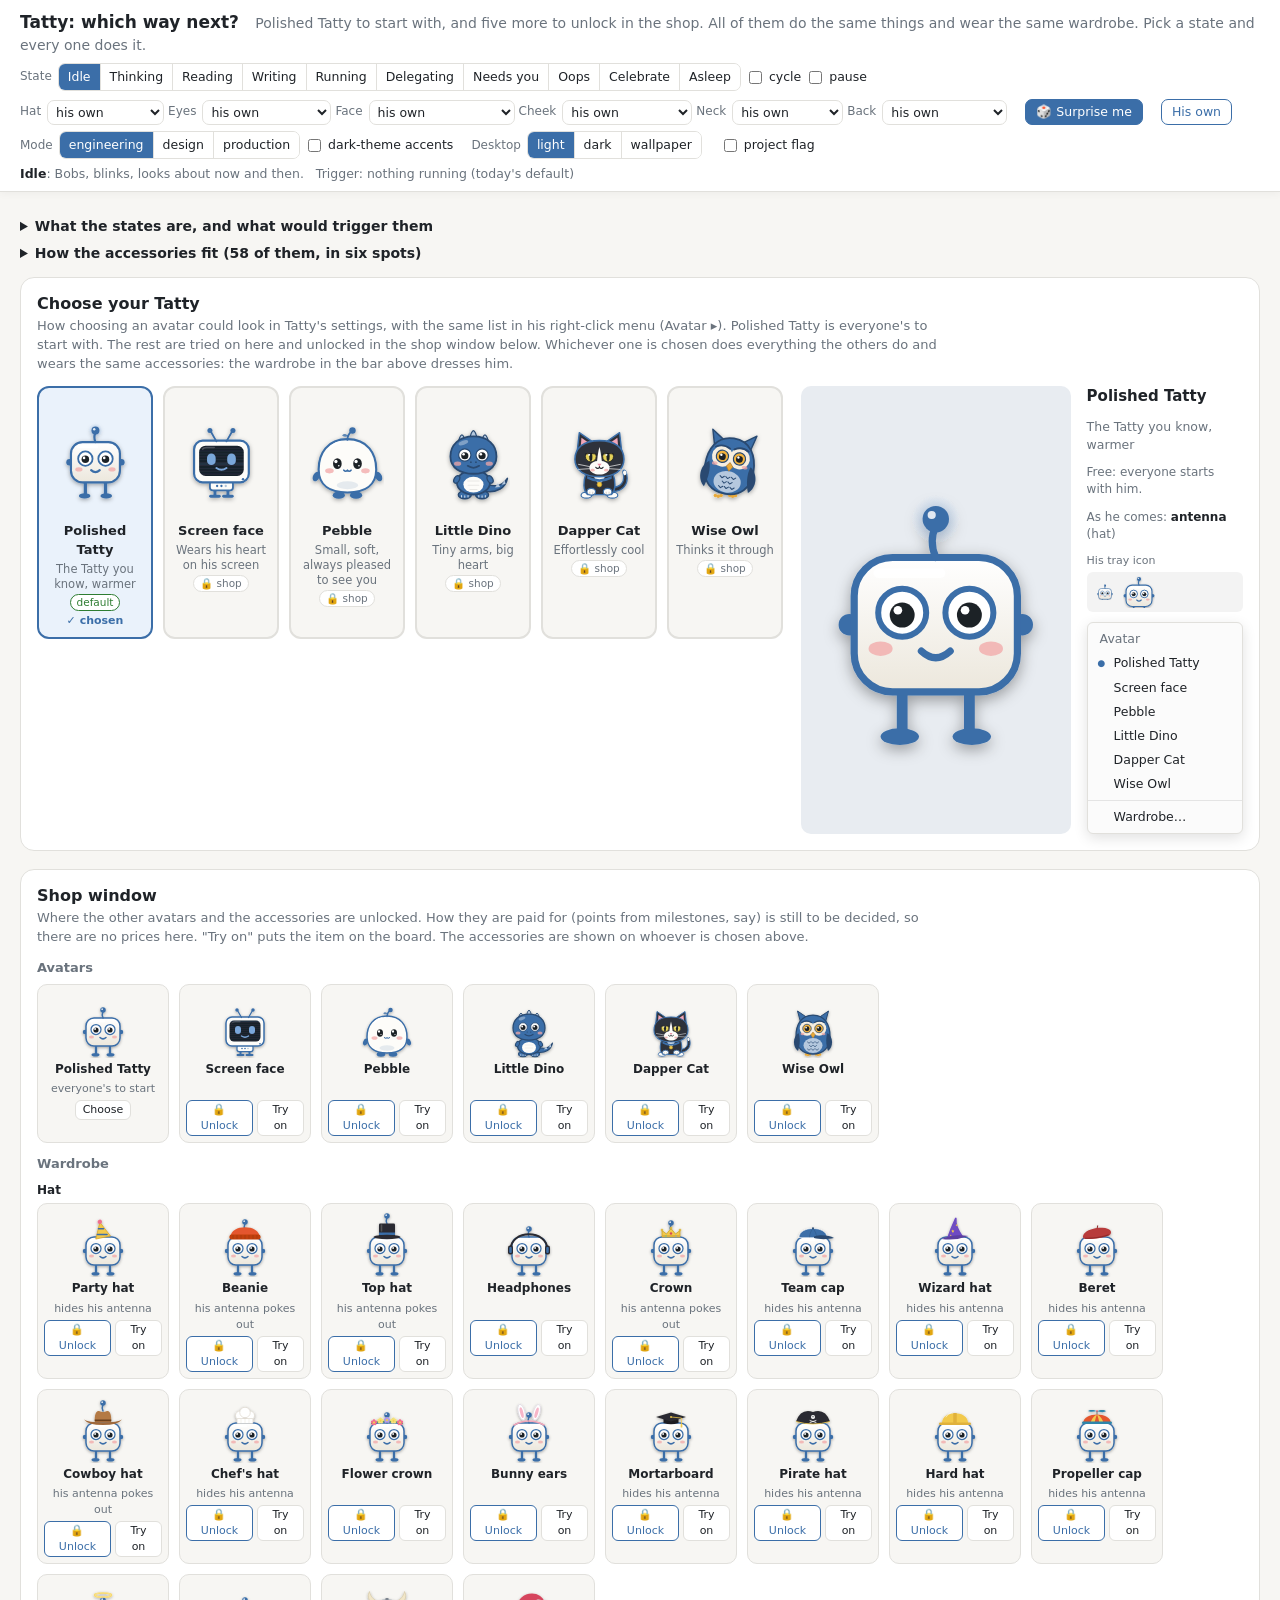
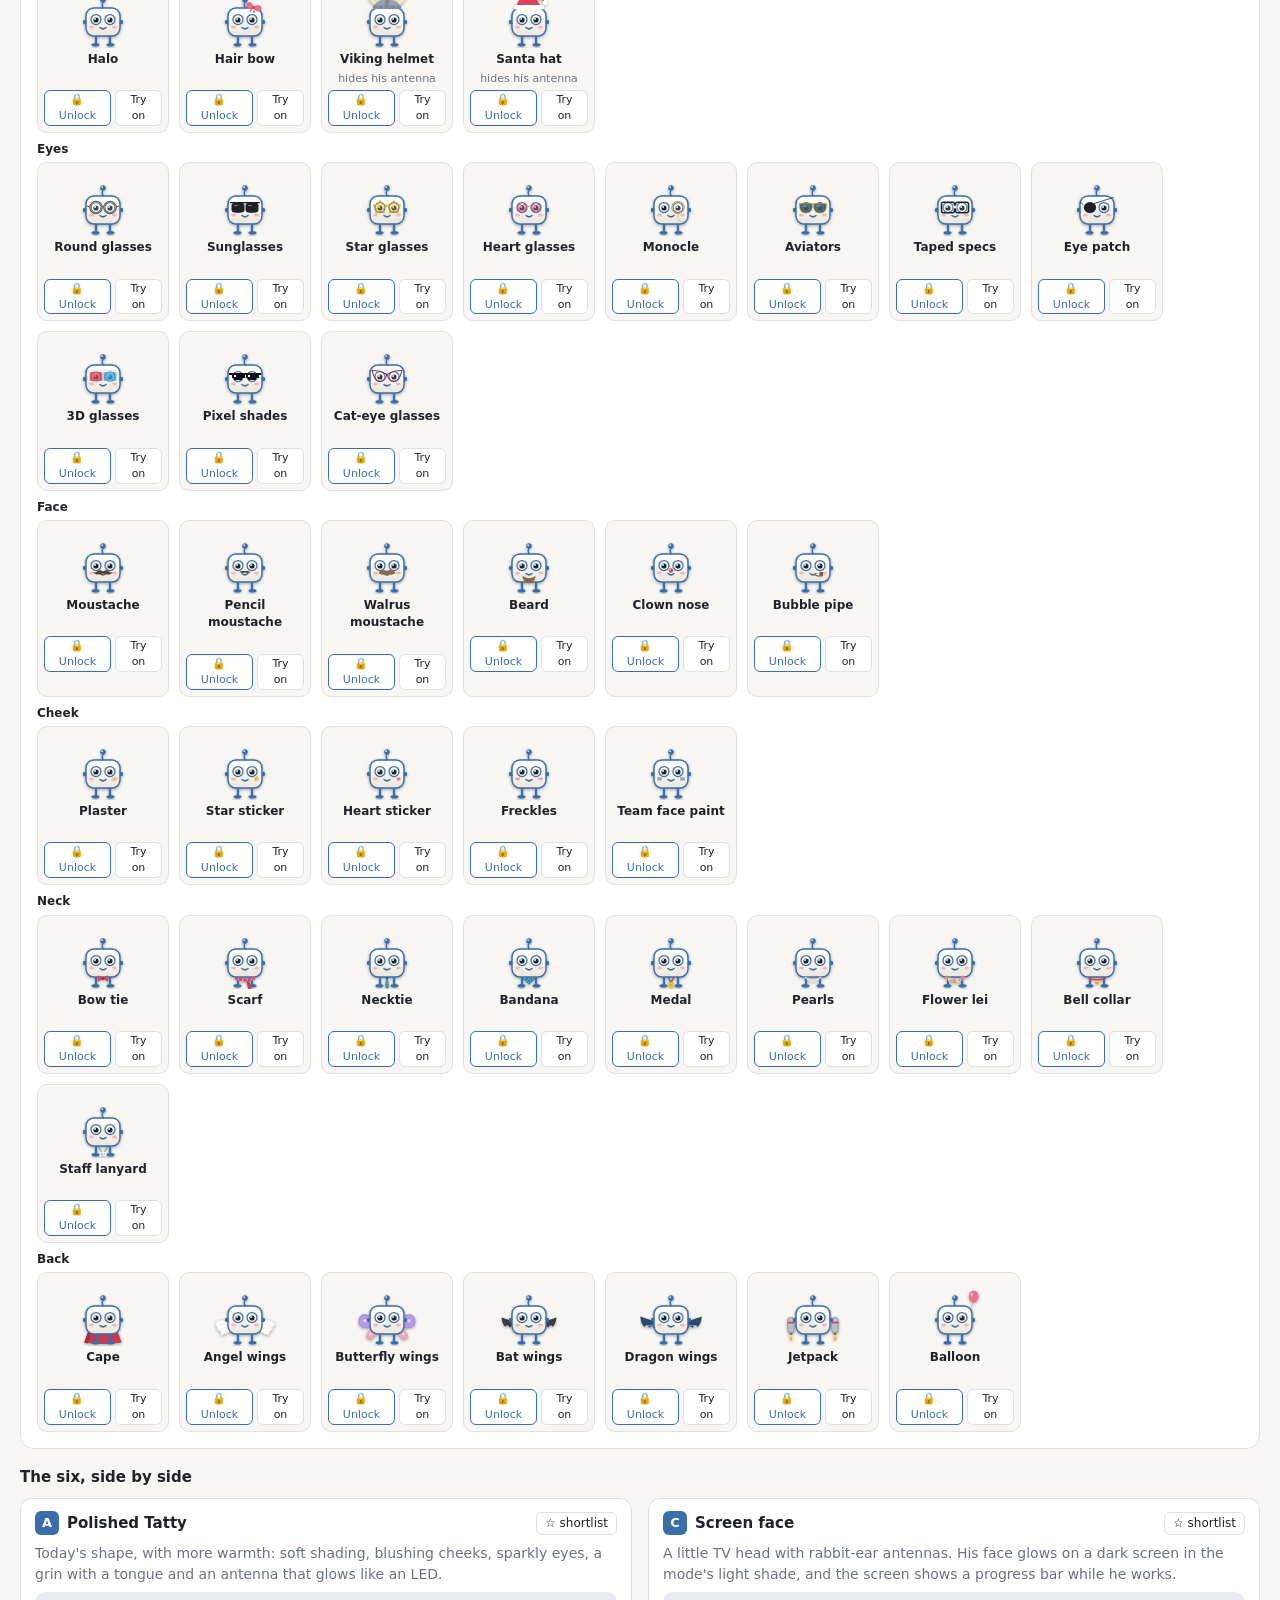
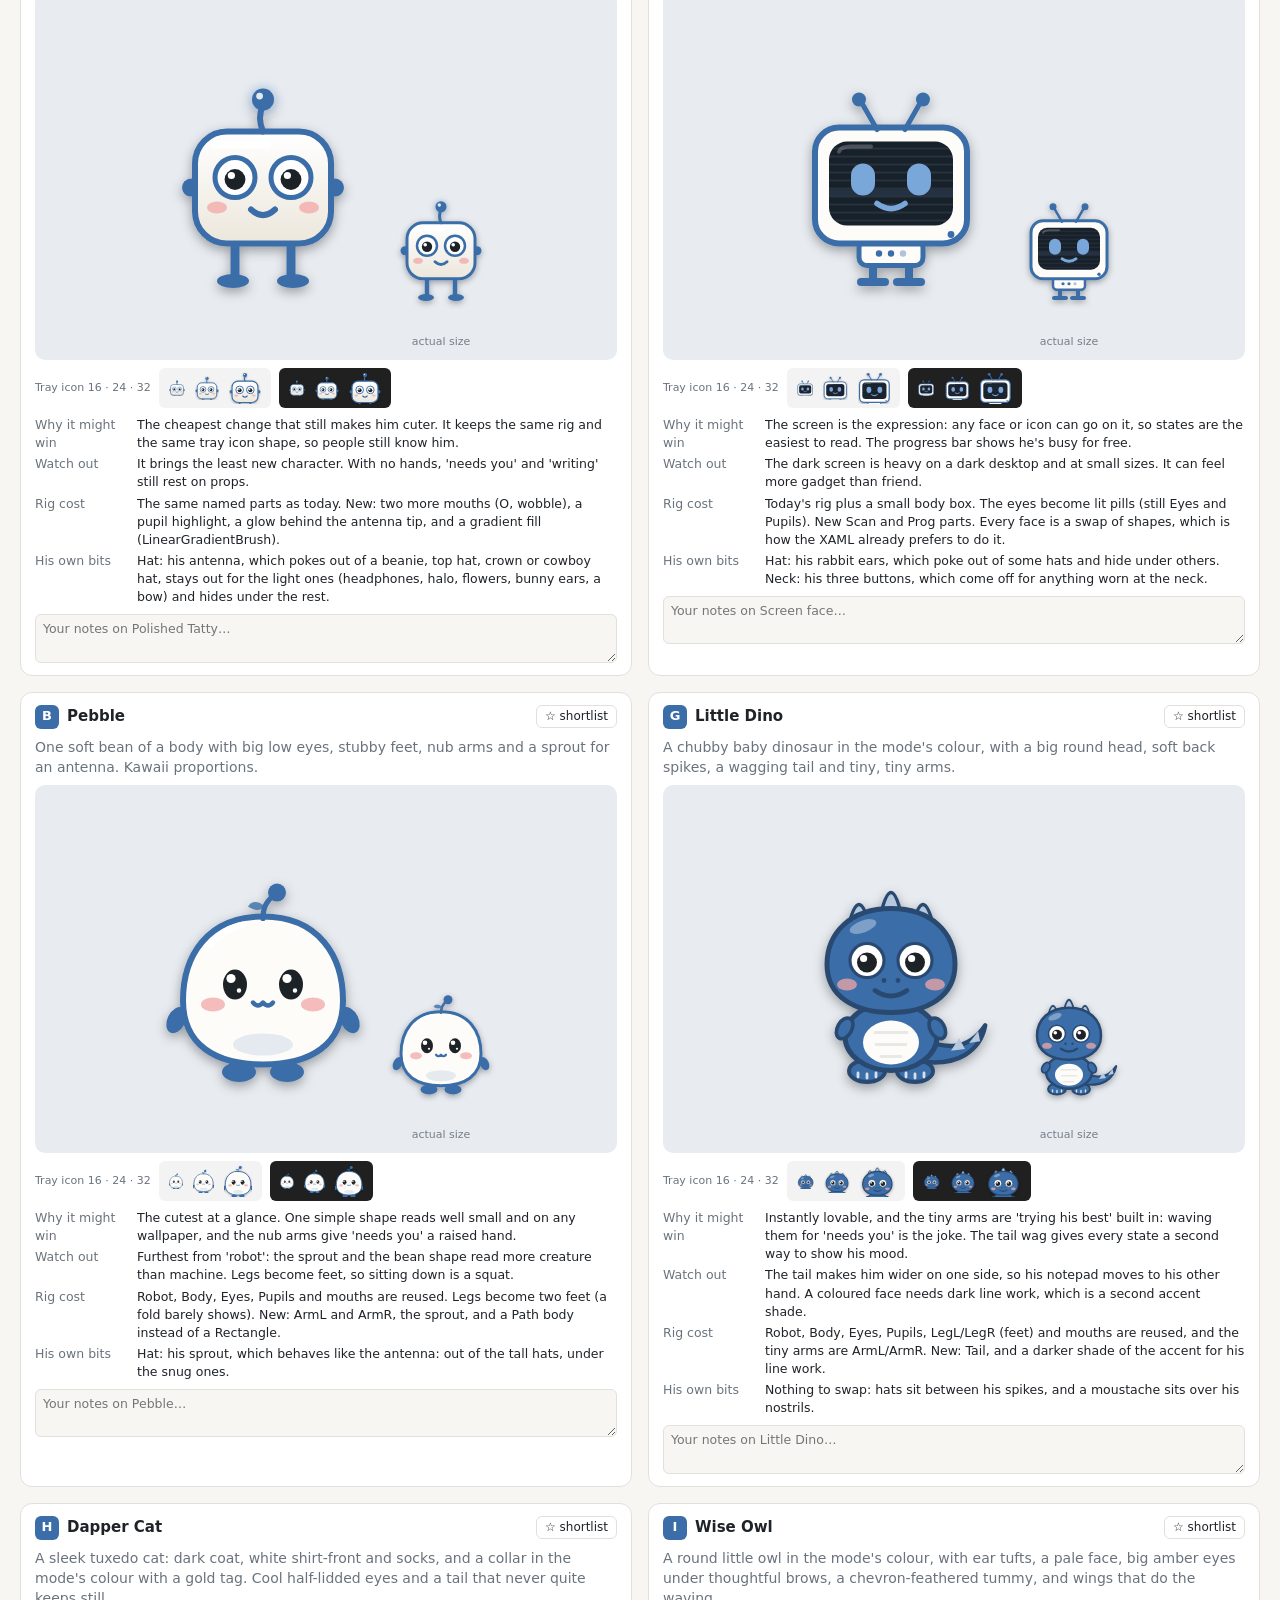
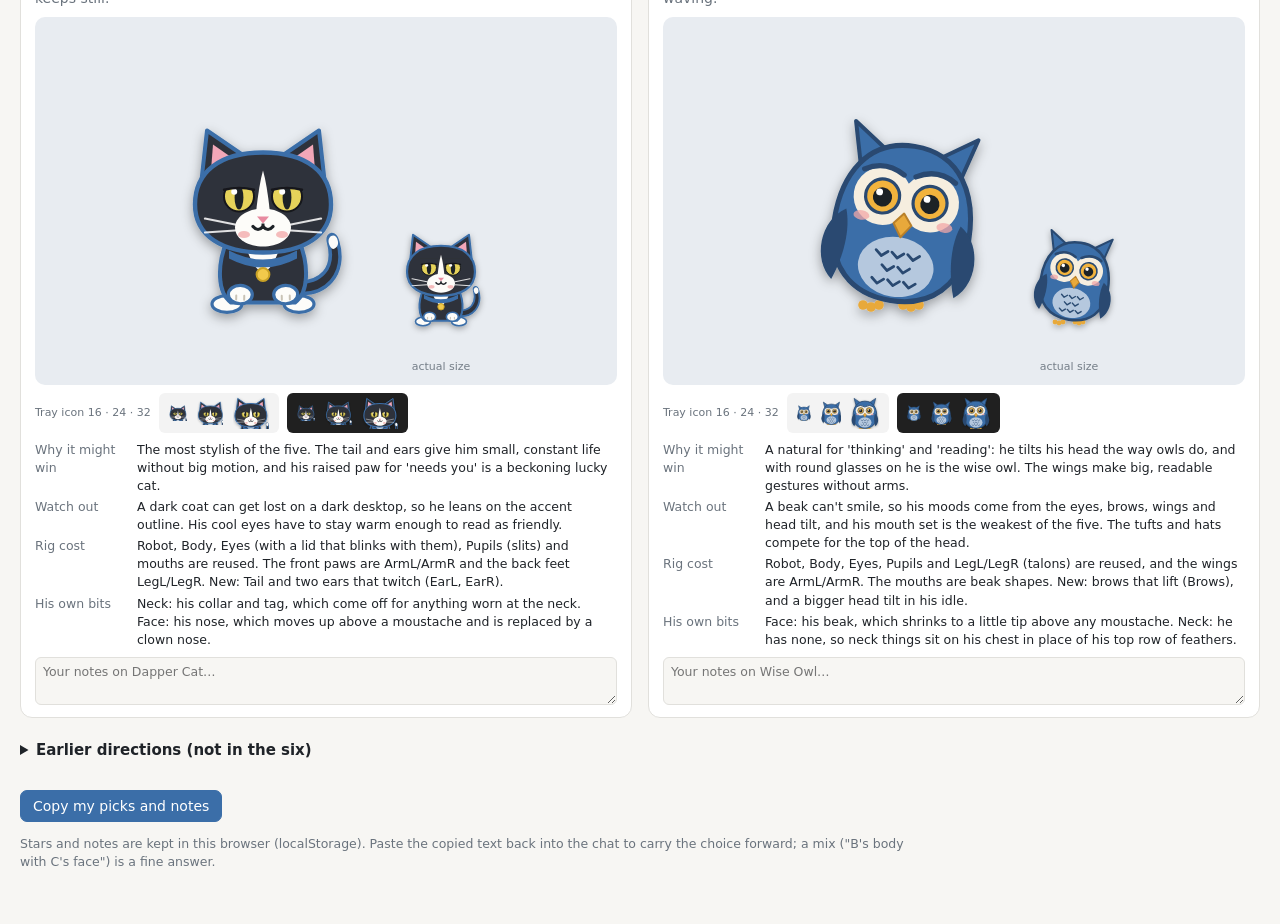
==== docs/avatar/concepts.html @ 936d2a22 "shop: Tatty coins for finishing and deciding things, a shop of avatars and accessories, and the tray" ====
<!doctype html>
<html lang="en">
<head>
<meta charset="utf-8">
<title>Tatty avatar: concept board</title>
<!--
  A board for choosing Tatty's next look. Nothing here is used by the app.

  Every direction is drawn in the same 104x120 box as TattyWindow.xaml (in a
  104x176 window: a strip above to jump into, one below to sit into), with its
  groups named after the XAML's moving parts (Root = RootSquash/RootLean/
  RootLift, Body = BodySway/BodyShift, LegL/LegR = fold and lift, Eyes = Blink,
  Pupils = PupilShift, Arm = ArmWave). The motion is keyframe tracks of
  (value, seconds) eased into each other, which is what Avatar.cs's Add() does,
  so whichever direction is picked ports across as drawings plus tracks.

  Motion is driven from requestAnimationFrame rather than CSS animation, so it
  runs even with the OS's animation effects turned off. Pause stops it.
-->
<style>
:root {
  --bg: #f7f6f3; --panel: #fff; --ink: #1f2328; --dim: #6a737d; --line: #e1e0dc;
  --accent: #3b6ea8; --glow: #7aa7da; --accent-soft: #eaf2fb;
  --face: #FDFCF9; --pupil: #1F2328; --blush: #F2A7A7;
  font: 14px/1.45 system-ui, "Segoe UI", sans-serif; color: var(--ink); background: var(--bg);
}
body { margin: 0;
  /* Declared on body, where the mode sets --accent, so they follow it. A coloured
     body (dino, owl) needs a darker shade for its line work and a lighter one for
     its belly; in WPF these are two more brushes beside TtAccent. */
  --accent-deep: color-mix(in srgb, var(--accent) 62%, #0b0f18);
  --accent-light: color-mix(in srgb, var(--accent) 38%, #ffffff);
  --fur: #2F323A; }
body.mode-design { --accent: #a9641f; --glow: #e0a86a; --accent-soft: #fbf1e6; }
body.mode-production { --accent: #7d5bbd; --glow: #b49ae6; --accent-soft: #f1ecfb; }
body.darkacc { --accent: #7aa7da; --glow: #b9d3f0; }
body.darkacc.mode-design { --accent: #e0a86a; --glow: #f3cfa6; }
body.darkacc.mode-production { --accent: #b49ae6; --glow: #d6c8f3; }

header.top { position: sticky; top: 0; z-index: 5; background: var(--panel); border-bottom: 1px solid var(--line); padding: 10px 20px 8px; box-shadow: 0 2px 8px rgba(0,0,0,.04); }
header.top h1 { font-size: 17px; margin: 0 12px 0 0; display: inline-block; }
header.top .lead { color: var(--dim); display: inline; }
.controls { display: flex; flex-wrap: wrap; gap: 6px 18px; margin-top: 8px; align-items: center; }
.ctl { display: flex; align-items: center; gap: 4px; flex-wrap: wrap; }
.ctl > span { color: var(--dim); font-size: 12px; margin-right: 2px; }
.ctl select { font: inherit; font-size: 12.5px; padding: 3px 4px; border: 1px solid var(--line); border-radius: 7px; background: var(--panel); color: var(--ink); max-width: 150px; }
.shelf.sub { margin: 8px 0 4px; font-size: 12px; font-weight: 600; color: var(--ink); }
.seg { display: inline-flex; border: 1px solid var(--line); border-radius: 7px; overflow: hidden; }
.seg button { border: 0; background: var(--panel); color: var(--ink); padding: 4px 9px; font: inherit; font-size: 12.5px; cursor: pointer; border-right: 1px solid var(--line); }
.seg button:last-child { border-right: 0; }
.seg button:hover { background: var(--accent-soft); }
.seg button.on { background: var(--accent); color: #fff; }
label.chk { font-size: 12.5px; display: inline-flex; gap: 4px; align-items: center; cursor: pointer; }
.signal { margin-top: 6px; font-size: 12.5px; color: var(--dim); }
.signal b { color: var(--ink); }
.signal code { background: var(--accent-soft); padding: 0 4px; border-radius: 4px; }

main { padding: 18px 20px 40px; }
.intro { max-width: 1100px; margin-bottom: 14px; }
.intro details { margin: 6px 0; }
.intro summary { cursor: pointer; font-weight: 600; }
.intro table { border-collapse: collapse; margin: 8px 0; font-size: 13px; }
.intro td, .intro th { border-bottom: 1px solid var(--line); padding: 3px 10px 3px 0; text-align: left; vertical-align: top; }

.grid { display: grid; grid-template-columns: repeat(auto-fill, minmax(420px, 1fr)); gap: 16px; }
.card { background: var(--panel); border: 1px solid var(--line); border-radius: 12px; padding: 12px 14px 12px; display: flex; flex-direction: column; gap: 8px; }
.card.starred { border-color: var(--accent); box-shadow: 0 0 0 2px var(--accent-soft); }
.card.base { background: linear-gradient(var(--panel), var(--panel)) padding-box; border-style: dashed; }
.card header { display: flex; align-items: center; gap: 8px; }
.card .letter { width: 24px; height: 24px; border-radius: 6px; background: var(--accent); color: #fff; font-weight: 700; display: grid; place-items: center; font-size: 13px; }
.card.base .letter { background: var(--dim); }
.card h2 { font-size: 15px; margin: 0; flex: 1; }
.card .star { border: 1px solid var(--line); background: var(--panel); border-radius: 6px; cursor: pointer; font: inherit; font-size: 12px; padding: 2px 8px; color: var(--ink); }
.card.starred .star { background: var(--accent); color: #fff; border-color: var(--accent); }
.card .pitch { margin: 0; color: var(--dim); }
.stage svg { overflow: visible; }
.stage { border-radius: 10px; display: flex; align-items: flex-end; justify-content: center; gap: 22px; padding: 6px 10px 10px; position: relative; }
.stage .small { display: flex; flex-direction: column; align-items: center; gap: 2px; font-size: 11px; }
.stage .tag { font-size: 11px; opacity: .7; }
body.bd-light .stage { background: #e8ecf1; color: #44505c; }
body.bd-dark .stage { background: #1c1f24; color: #c8cdd3; }
body.bd-wall .stage { color: #fff;
  background: radial-gradient(circle at 18% 28%, rgba(246,178,107,.95) 0, transparent 42%),
              radial-gradient(circle at 82% 72%, rgba(111,168,220,.95) 0, transparent 46%),
              radial-gradient(circle at 60% 15%, rgba(147,196,125,.8) 0, transparent 30%),
              linear-gradient(135deg, #2d4a3e, #7a5c8a); }
.tray { display: flex; gap: 8px; flex-wrap: wrap; align-items: center; font-size: 11px; color: var(--dim); }
.bar { display: flex; gap: 10px; align-items: center; padding: 4px 10px; border-radius: 6px; }
.bar.light { background: #f3f3f3; } .bar.dark { background: #202020; }
.bar svg { display: block; }
dl.notes { margin: 0; font-size: 12.5px; display: grid; grid-template-columns: 92px 1fr; gap: 3px 10px; }
dl.notes dt { color: var(--dim); }
dl.notes dd { margin: 0; }
.card textarea { width: 100%; box-sizing: border-box; min-height: 44px; font: inherit; font-size: 12.5px; border: 1px solid var(--line); border-radius: 6px; padding: 5px 7px; resize: vertical; background: var(--bg); color: var(--ink); }
.out { margin-top: 18px; max-width: 900px; }
.out textarea { width: 100%; min-height: 90px; font: 12.5px var(--mono, Consolas, monospace); }
button.act { border: 1px solid var(--accent); background: var(--accent); color: #fff; border-radius: 7px; padding: 5px 12px; font: inherit; cursor: pointer; }
#defs { position: absolute; width: 0; height: 0; overflow: hidden; }

/* The picker: how choosing an avatar could look in Tatty's settings. */
.picker { background: var(--panel); border: 1px solid var(--line); border-radius: 14px; padding: 14px 16px 16px; margin-bottom: 18px; }
.picker-head h2 { font-size: 16px; margin: 0 0 2px; }
.picker-head p { margin: 0 0 12px; color: var(--dim); font-size: 13px; max-width: 900px; }
.picker-body { display: flex; gap: 18px; flex-wrap: wrap; align-items: stretch; }
.tiles { display: grid; grid-template-columns: repeat(6, 116px); gap: 10px; align-content: start; }
.tile { border: 2px solid var(--line); border-radius: 12px; background: var(--bg); padding: 6px 6px 8px; cursor: pointer; font: inherit; color: var(--ink);
        display: flex; flex-direction: column; align-items: center; gap: 2px; text-align: center; }
.tile:hover { border-color: var(--accent-light); }
.tile.on { border-color: var(--accent); background: var(--accent-soft); }
.tile .tname { font-weight: 600; font-size: 13px; }
.tile .tline { font-size: 11.5px; color: var(--dim); line-height: 1.3; }
.tile .lock { font-size: 10.5px; color: var(--dim); border: 1px solid var(--line); border-radius: 10px; padding: 0 6px; background: var(--panel); }
.tile .lock.free { color: #2e7d32; border-color: currentColor; }
.shelf { font-size: 13px; margin: 12px 0 6px; color: var(--dim); font-weight: 600; }
.shelf-row { display: flex; flex-wrap: wrap; gap: 10px; }
.item { width: 118px; border: 1px solid var(--line); border-radius: 10px; background: var(--bg); padding: 6px; display: flex; flex-direction: column; align-items: center; gap: 3px; font-size: 12px; text-align: center; }
.item .iname { font-weight: 600; }
.item .ibtns { display: flex; gap: 4px; }
.item button { font: inherit; font-size: 11px; border-radius: 6px; padding: 1px 7px; cursor: pointer; border: 1px solid var(--line); background: var(--panel); color: var(--ink); }
.item button.unlock { border-color: var(--accent); color: var(--accent); }
.item .free { color: var(--dim); font-size: 11px; }
.own-list { font-size: 12px; color: var(--dim); }
.own-list b { color: var(--ink); font-weight: 600; }
.tile .chosen { font-size: 11px; color: var(--accent); font-weight: 600; visibility: hidden; }
.tile.on .chosen { visibility: visible; }
.preview { flex: 1; min-width: 360px; display: flex; gap: 16px; align-items: stretch; }
.preview .stage { flex: 1; min-height: 300px; align-items: center; }
.preview .side { width: 190px; display: flex; flex-direction: column; gap: 10px; font-size: 12.5px; }
.preview .side h3 { margin: 0; font-size: 15px; }
.menu-mock { border: 1px solid var(--line); border-radius: 6px; background: #fbfbfb; box-shadow: 0 4px 14px rgba(0,0,0,.12); padding: 4px 0; font-size: 12.5px; color: #1f2328; }
.menu-mock div { padding: 3px 12px 3px 26px; position: relative; }
.menu-mock div.sep { border-top: 1px solid #e4e4e4; margin: 4px 0; padding: 0; }
.menu-mock div.on::before { content: "●"; position: absolute; left: 10px; font-size: 9px; top: 6px; color: var(--accent); }
.menu-mock div.head { color: #6a737d; padding-left: 12px; }
h2.section { font-size: 15px; margin: 6px 0 10px; }
details.earlier { margin-top: 22px; }
details.earlier > summary { cursor: pointer; font-weight: 600; font-size: 15px; margin-bottom: 10px; }

/* The drawing's colours: everything accent-coloured follows the mode, as TtAccent does. */
.fa { fill: var(--accent); } .sa { stroke: var(--accent); } .ff { fill: var(--face); }
.fk { fill: var(--pupil); } .fg { fill: var(--glow); } .sg { stroke: var(--glow); }
.fn { fill: none; } .fb { fill: var(--blush); opacity: .75; }
.sd { stroke: var(--accent-deep); } .fdk { fill: var(--accent-deep); } .fl { fill: var(--accent-light); }
.fur { fill: var(--fur); } .sk { stroke: #1F2328; }
.tb { fill: #fff; stroke: #C9C3B6; stroke-width: 1.2; }
.rc { stroke-linecap: round; stroke-linejoin: round; }

/* What shows when: one mouth at a time, a state's props, the badge, accessories. */
.tatty .mouth, .tatty .prop, .tatty .acc, .tatty .badge, .tatty .prog, .tatty .flagarm { display: none; }
body.flag .tatty .flagarm { display: inline; }
body.flag .tatty .arm-l { display: none; }
.tatty.st-needs .badge { display: inline; }
/* His own bits: what an avatar has in an accessory's spot shows while the spot is
   empty, and comes off when something is worn there (a "with" piece may replace it). */
.tatty .with { display: none; }
/* A shop item shows one accessory, whatever the wardrobe above says. */
.tatty.shopitem .acc, .tatty.shopitem .with { display: none !important; }
.tatty.shopitem .own { display: inline !important; }
.tatty.shopitem .antenna-wrap { display: inline !important; transform: none !important; }
</style>
<style id="gen"></style>
</head>
<body class="mode-engineering bd-light">

<svg id="defs" aria-hidden="true">
  <defs>
    <filter id="ds" x="-25%" y="-25%" width="150%" height="150%">
      <feDropShadow dx="0" dy="2" stdDeviation="3" flood-color="#000" flood-opacity=".35"/>
    </filter>
    <linearGradient id="gA" x1="0" y1="0" x2="0" y2="1">
      <stop offset="0" stop-color="#FFFFFF"/><stop offset="1" stop-color="#ECE7DC"/>
    </linearGradient>
    <linearGradient id="gFlame" x1="0" y1="0" x2="0" y2="1">
      <stop offset="0" stop-color="#FFE27A"/><stop offset=".55" stop-color="#FF9A3C"/><stop offset="1" stop-color="#FF5A2F" stop-opacity="0"/>
    </linearGradient>
    <radialGradient id="gGlow">
      <stop offset="0" style="stop-color: var(--glow)" stop-opacity=".95"/>
      <stop offset="1" style="stop-color: var(--glow)" stop-opacity="0"/>
    </radialGradient>
  </defs>
</svg>

<header class="top">
  <h1>Tatty: which way next?</h1>
  <p class="lead">Polished Tatty to start with, and five more to unlock in the shop. All of them do the same things and wear the same wardrobe. Pick a state and every one does it.</p>
  <div class="controls">
    <div class="ctl"><span>State</span><div class="seg" id="states"></div>
      <label class="chk"><input type="checkbox" id="cycle"> cycle</label>
      <label class="chk"><input type="checkbox" id="pause"> pause</label></div>
  </div>
  <div class="controls">
    <div class="ctl" id="wardrobe"></div>
    <button class="act" id="surprise" style="padding: 3px 10px; font-size: 12.5px">🎲 Surprise me</button>
    <button class="act" id="undress" style="padding: 3px 10px; font-size: 12.5px; background: var(--panel); color: var(--accent)">His own</button>
    <div class="ctl"><span>Mode</span><div class="seg" id="modes"></div>
      <label class="chk"><input type="checkbox" id="darkacc"> dark-theme accents</label></div>
    <div class="ctl"><span>Desktop</span><div class="seg" id="backdrops"></div></div>
    <label class="chk"><input type="checkbox" id="flag"> project flag</label>
  </div>
  <div class="signal" id="signal"></div>
</header>

<main>
  <div class="intro">
    <details>
      <summary>What the states are, and what would trigger them</summary>
      <p>Each state is tied to something the server already reports, so whichever look wins, it can show what is going on. Today the companion only listens for <code>ask</code>, <code>answered</code> and <code>milestone</code>; the rest would be new wiring in <code>App.xaml.cs</code>.</p>
      <table id="statetable"><tr><th>State</th><th>Trigger</th><th>What he does</th></tr></table>
    </details>
    <details>
      <summary>How the accessories fit (58 of them, in six spots)</summary>
      <p>Every avatar names the same spots: <b>hat</b> (top of the head), <b>eyes</b>, <b>face</b> (top lip and nose), <b>cheek</b>, <b>neck</b> and <b>back</b> (behind him, legs and all), plus <b>hand</b>, where the flag and the props go. Each accessory is drawn once and placed on each direction by its spot's position and size, so a new hat works on every body without being redrawn. One item per spot. They ride on the body, so they bob and lean with him, but sit outside the eyes so a blink doesn't squash the glasses.</p>
      <p><b>His own bits.</b> "His own" in each spot is what the avatar comes with there: the cat's collar, the owl's beak, the TV's buttons. Wearing something in that spot takes his own piece off, so the two never sit on top of each other. A bow tie replaces the cat's collar, and a moustache shrinks the owl's beak to a little tip above it. Each card lists what its avatar has.</p>
      <p>The hat decides what happens to the antenna: a party hat hides it (the pompom stands in), a beanie or a top hat lets it poke out of the top, and headphones go over it. The animals have no antenna, so a hat sits between the cat's ears, the owl's tufts or the dino's spikes.</p>
      <p>Choosing an avatar and dressing him are separate: the picker swaps the drawing, and the wardrobe stays as it was, so a top hat bought for the owl is still on when you switch to the cat.</p>
    </details>
  </div>
  <section class="picker">
    <div class="picker-head"><h2>Choose your Tatty</h2>
      <p>How choosing an avatar could look in Tatty's settings, with the same list in his right-click menu (Avatar ▸). Polished Tatty is everyone's to start with. The rest are tried on here and unlocked in the shop window below. Whichever one is chosen does everything the others do and wears the same accessories: the wardrobe in the bar above dresses him.</p></div>
    <div class="picker-body"><div class="tiles" id="tiles"></div><div class="preview" id="preview"></div></div>
  </section>
  <section class="picker">
    <div class="picker-head"><h2>Shop window</h2>
      <p>Where the other avatars and the accessories are unlocked. How they are paid for (points from milestones, say) is still to be decided, so there are no prices here. "Try on" puts the item on the board. The accessories are shown on whoever is chosen above.</p></div>
    <div class="shelf">Avatars</div><div class="shelf-row" id="shop-avatars"></div>
    <div class="shelf">Wardrobe</div><div id="shop-acc"></div>
  </section>
  <h2 class="section">The six, side by side</h2>
  <div class="grid" id="grid"></div>
  <details class="earlier">
    <summary>Earlier directions (not in the six)</summary>
    <div class="grid" id="grid-earlier"></div>
  </details>
  <div class="out">
    <button class="act" id="copy">Copy my picks and notes</button>
    <span id="copied" style="color: var(--dim); margin-left: 8px"></span>
    <p style="color: var(--dim); font-size: 12.5px">Stars and notes are kept in this browser (localStorage). Paste the copied text back into the chat to carry the choice forward; a mix ("B's body with C's face") is a fine answer.</p>
    <textarea id="outtext" readonly hidden></textarea>
  </div>
</main>

<script>
"use strict";

// ------------------------------------------------------------------ tracks
// A track moves one number, "Part.prop", through (value, seconds) frames,
// sine-eased into each other, exactly like Avatar.cs's Add(). A state's tracks
// loop over its duration; a track may carry a duration of its own.
const T = (p, f, dur) => ({ p, f, dur });
const L = (p, a, b, ph = 0, dur) => ({ p, lin: [a, b], ph, dur });  // linear, wrapping
const W = (p, a, b, ph = 0, dur) => ({ p, tri: [a, b], ph, dur });  // a -> b -> a, sine

const ease = u => (1 - Math.cos(Math.PI * u)) / 2;
const frac = x => ((x % 1) + 1) % 1;
function frames(f, t) {
  if (f.length === 1 || t <= f[0][1]) return f[0][0];
  for (let i = 1; i < f.length; i++) {
    if (t <= f[i][1]) {
      const [v0, t0] = f[i - 1], [v1, t1] = f[i];
      return v0 + (v1 - v0) * ease(t1 > t0 ? (t - t0) / (t1 - t0) : 1);
    }
  }
  return f[f.length - 1][0];
}
function evalTrack(tr, t, dur) {
  const D = tr.dur || dur, lt = ((t % D) + D) % D;
  if (tr.lin) return tr.lin[0] + (tr.lin[1] - tr.lin[0]) * frac(lt / D + tr.ph);
  if (tr.tri) return tr.tri[0] + (tr.tri[1] - tr.tri[0]) * Math.sin(Math.PI * frac(lt / D + tr.ph));
  return frames(tr.f, lt);
}
const pingpong = (t, s) => { const u = (t % (2 * s)) / s; return u <= 1 ? u : 2 - u; };

// ------------------------------------------------------------------ states
const CONFETTI = 14;
const STATE_INFO = [
  ["idle", "Idle", "nothing running (today's default)", "Bobs, blinks, looks about now and then."],
  ["thinking", "Thinking", "session <code>turn</code> started, no tool yet", "Looks up, mouth an O, a thought bubble with dots, the antenna glows."],
  ["reading", "Reading", "<code>activity</code> tool Read / Grep / Glob / WebFetch", "Sweeps a magnifying glass across his eyes; his pupils follow it."],
  ["writing", "Writing", "<code>activity</code> tool Edit / Write", "Scribbles on a notepad by his hand, line by line, leaning into it."],
  ["running", "Running", "<code>activity</code> tool Bash", "Jogs on the spot beside a little terminal with a blinking cursor."],
  ["delegating", "Delegating", "session <code>agents</code> &gt; 0", "Two tiny helper bots hop beside him; he looks from one to the other."],
  ["needs", "Needs you", "<code>ask</code> open", "Today's ! badge and alert hop, plus wide eyes, a ? bubble and a raised hand."],
  ["oops", "Oops", "<code>activity</code> tool-done with <code>ok: false</code>", "A wobbly mouth, a sweat drop, a puff of smoke and a shake: trying his best."],
  ["celebrate", "Celebrate", "<code>milestone</code>", "Today's squash-and-jump, with confetti and a grin."],
  ["asleep", "Asleep", "ten quiet minutes (today's idle ladder)", "Sits down, eyes shut, Z's drifting off."],
];
const STATE_IDS = STATE_INFO.map(s => s[0]);
const armIdle = [T("ArmL.a", [[0, 0], [5, 1.6], [0, 3.2]], 3.2), T("ArmR.a", [[0, 0], [-5, 1.6], [0, 3.2]], 3.2)];

const STATES = {
  idle: d => ({ dur: 8, mouth: "neutral", tracks: [
    T("Pupils.x", [[0, 0], [0, 4], [-3, 4.45], [-3, 4.95], [3, 5.4], [3, 5.9], [0, 6.2]]),
    T("Body.a", [[0, 0], [0, 4], [2, 4.45], [-2, 5.4], [0, 6.2]]),
    ...armIdle] }),
  thinking: d => ({ dur: 3, mouth: "o", bob: [3, 2], tracks: [
    T("Pupils.x", [[2, 0], [2, 1.3], [-1.5, 1.7], [-1.5, 2.6], [2, 3]]),
    T("Pupils.y", [[-2.5, 0]]),
    T("Body.a", [[-3, 0], [-3, 1.3], [2, 1.7], [2, 2.6], [-3, 3]]),
    W("Tip.o", .15, .95, 0, 1.5),
    T("Bubble.y", [[0, 0], [-2, 1.5], [0, 3]]),
    ...[0, 1, 2].map(i => W(`Dot${i}.o`, .25, 1, -i * .18, 1.2)),
    T("ArmR.a", [[-100, 0], [-108, .4], [-100, .8]], .8), T("ArmL.a", [[0, 0]])] }),
  reading: d => { const dx = d.anchors.eyes.dx; return { dur: 2.4, mouth: "neutral", bob: [3, 1.8], tracks: [
    T("Mag.x", [[-dx, 0], [-dx, .25], [dx, 1.05], [dx, 1.45], [-dx, 2.25], [-dx, 2.4]]),
    T("Mag.y", [[0, 0], [-1.5, .65], [0, 1.05], [0, 1.45], [-1.5, 1.85], [0, 2.25]]),
    T("Pupils.x", [[-3, 0], [-3, .25], [3, 1.05], [3, 1.45], [-3, 2.25], [-3, 2.4]]),
    T("Body.a", [[-1.5, 0], [-1.5, .25], [1.5, 1.05], [1.5, 1.45], [-1.5, 2.25], [-1.5, 2.4]]),
    T("ArmR.a", [[-60, 0]]), T("ArmL.a", [[0, 0]])] }; },
  writing: d => ({ dur: 1.2, mouth: "neutral", bob: [2, 1.2], tracks: [
    T("Pupils.x", [[2.5, 0]]), T("Pupils.y", [[2, 0]]),
    T("Body.a", [[3, 0]]),
    T("Pencil.x", [[0, 0], [8, .35], [0, .4], [8, .75], [0, .8], [7, 1.15], [0, 1.2]]),
    T("Pencil.y", [[0, 0], [0, .35], [4, .4], [4, .75], [8, .8], [8, 1.15], [0, 1.2]]),
    T("Ln0.sx", [[0, 0], [1, .35], [1, 1.15], [0, 1.2]]),
    T("Ln1.sx", [[0, 0], [0, .4], [1, .75], [1, 1.15], [0, 1.2]]),
    T("Ln2.sx", [[0, 0], [0, .8], [1, 1.15], [0, 1.2]]),
    T("ArmR.a", [[-20, 0], [-32, .3], [-20, .6]], .6), T("ArmL.a", [[0, 0]])] }),
  running: d => ({ dur: .6, mouth: "neutral", bob: [2, .6], tracks: [
    T("LegL.y", [[0, 0], [-5, .15], [0, .3], [0, .6]]),
    T("LegR.y", [[0, 0], [0, .3], [-5, .45], [0, .6]]),
    T("Root.y", [[0, 0], [-2, .15], [0, .3], [-2, .45], [0, .6]]),
    T("Body.a", [[2, 0], [-2, .3], [2, .6]]),
    W("Tip.o", .2, 1, 0, .6),
    L("TL.sx", 0, 1, 0, 1.2),
    T("Caret.o", [[1, 0], [1, .28], [0, .3], [0, .58], [1, .6]]),
    T("ArmL.a", [[20, 0], [-20, .3], [20, .6]]), T("ArmR.a", [[20, 0], [-20, .3], [20, .6]])] }),
  delegating: d => ({ dur: 2.4, mouth: "happy", wave: [10, .6], tracks: [
    T("Mini0.y", [[0, 0], [-7, .2], [0, .4], [0, 1.2], [-7, 1.4], [0, 1.6], [0, 2.4]]),
    T("Mini1.y", [[0, 0], [0, .6], [-7, .8], [0, 1], [0, 1.8], [-7, 2], [0, 2.2]]),
    T("Pupils.x", [[-3, 0], [-3, 1], [3, 1.2], [3, 2.2], [-3, 2.4]]),
    T("Body.a", [[-2, 0], [-2, 1], [2, 1.2], [2, 2.2], [-2, 2.4]]),
    W("Tip.o", .2, .8, 0, 1.2),
    T("ArmL.a", [[45, 0], [45, 1], [0, 1.2], [0, 2.2], [45, 2.4]]),
    T("ArmR.a", [[0, 0], [0, 1], [-45, 1.2], [-45, 2.2], [0, 2.4]])] }),
  needs: d => ({ dur: 2.4, mouth: "o", lids: 1.12, tracks: [
    T("Root.y", [[0, 0], [-16, .12], [0, .24], [-16, .36], [0, .5], [0, 2.4]]),
    T("Root.a", [[0, 0], [6, .12], [-6, .3], [4, .42], [0, .56], [0, 2.4]]),
    T("QB.s", [[1, 0], [1.18, .12], [1, .36], [1, 2.4]]),
    T("QB.y", [[0, 0], [-3, 1.2], [0, 2.4]]),
    W("Tip.o", .3, 1, 0, .6),
    T("ArmR.a", [[-124, 0], [-110, .25], [-136, .5], [-110, .75], [-136, 1], [-110, 1.25], [-124, 1.5], [-124, 2.4]]),
    T("ArmL.a", [[0, 0]])] }),
  oops: d => ({ dur: 2, mouth: "wobble", lids: .72, bob: [2, 1.4], tracks: [
    T("Root.x", [[0, 0], [-1.6, .05], [1.6, .1], [-1.6, .15], [1.6, .2], [0, .25], [0, 2]]),
    T("Root.a", [[-4, 0]]), T("Body.a", [[-3, 0]]),
    T("Pupils.x", [[-2.5, 0]]), T("Pupils.y", [[1, 0]]),
    T("Sweat.y", [[0, 0], [0, .2], [8, 1.6], [8, 2]]),
    T("Sweat.o", [[0, 0], [1, .25], [1, 1.3], [0, 1.6], [0, 2]]),
    T("Puff.s", [[.4, 0], [1.4, 1.1], [1.4, 2]]),
    T("Puff.o", [[0, 0], [.8, .15], [0, 1.1], [0, 2]]),
    T("Puff.y", [[0, 0], [-9, 1.1], [-9, 2]]),
    T("ArmR.a", [[-120, 0], [-132, .25], [-120, .5]], .5), T("ArmL.a", [[8, 0]])] }),
  celebrate: d => ({ dur: 2.4, mouth: "happy", wave: [14, .4], tracks: [
    T("Root.sy", [[1, 0], [.84, .13], [1.08, .3], [1, .55], [1, 2.4]]),
    T("Root.sx", [[1, 0], [1.14, .13], [.94, .3], [1, .55], [1, 2.4]]),
    T("LegL.y", [[0, 0], [0, .13], [-5, .3], [0, .58]]),
    T("LegR.y", [[0, 0], [0, .13], [-5, .3], [0, .58]]),
    T("Root.y", [[0, 0], [0, .13], [-18, .36], [0, .58], [-8, .74], [0, .9], [0, 2.4]]),
    T("Root.a", [[0, 0], [0, .13], [-9, .32], [9, .56], [0, .8], [0, 2.4]]),
    W("Tip.o", .4, 1, 0, .4),
    T("ArmL.a", [[0, 0], [130, .25], [110, .5], [130, .75], [110, 1], [130, 1.25], [0, 1.8], [0, 2.4]]),
    T("ArmR.a", [[0, 0], [-130, .25], [-110, .5], [-130, .75], [-110, 1], [-130, 1.25], [0, 1.8], [0, 2.4]]),
    ...Array.from({ length: CONFETTI }, (_, i) => [
      L(`Cf${i}.y`, 0, 152, i / CONFETTI),
      W(`Cf${i}.x`, -5, 5, frac(i * .37), 1.2),
      L(`Cf${i}.a`, 0, i % 2 ? 540 : -540)]).flat()] }),
  asleep: d => ({ dur: 3, mouth: "flat", lids: .08, blink: false, bob: [2.5, 3.6], wave: [1.2, 3.8], tracks: [
    T("Root.y", [[12, 0]]), T("LegL.a", [[72, 0]]), T("LegR.a", [[-72, 0]]),
    T("ArmL.a", [[10, 0]]), T("ArmR.a", [[-10, 0]]),
    ...[0, 1, 2].map(i => [
      L(`Z${i}.y`, 0, -28, i / 3), L(`Z${i}.x`, 0, 9, i / 3),
      W(`Z${i}.o`, 0, 1, i / 3), L(`Z${i}.s`, .6, 1.3, i / 3)]).flat()] }),
};
const WORKING = ["thinking", "reading", "writing", "running", "delegating"];

// ------------------------------------------------------------------ shared drawing helpers
const n = v => +(+v).toFixed(2);
const P = (c, r, w, h, cls, extra = "") => `<rect x="${c * 4}" y="${r * 4}" width="${w * 4}" height="${h * 4}" class="${cls}" ${extra}/>`;

function flagArm(d) {
  const [sx, sy] = d.pivots.shoulder, top = d.flagTop ?? -8, px = sx - 9;
  return `<g class="flagarm"><g data-p="Arm" data-c="${sx},${sy}">
    <line x1="${px}" y1="${top}" x2="${px}" y2="${sy - 4}" stroke="#6B5B45" stroke-width="2.5" class="rc"/>
    <polygon points="${px},${top + 2} ${px + 31},${top + 2} ${px + 25},${top + 11} ${px + 31},${top + 20} ${px},${top + 20}" class="fa" stroke="#FDFCF9" stroke-width="1"/>
    <text x="${px + 13}" y="${top + 15.5}" text-anchor="middle" font-size="12" font-weight="700" fill="#fff" font-family="Segoe UI, sans-serif">1</text>
    <line x1="${sx}" y1="${sy + 2}" x2="${px}" y2="${sy - 12}" class="sa rc" stroke-width="3.5"/>
    <circle cx="${px}" cy="${sy - 12}" r="3.5" class="fa"/></g></g>`;
}

// ------------------------------------------------------------------ the wardrobe
// Every item: [spot, id, label, rules]. The rules say what it does to an avatar's
// own bits: "hides" takes his own piece off (own-<part>), "shows" puts a "with"
// piece on (with-<part>), and a hat's "antenna" either hides the antenna or lifts
// it by that much so it pokes out of the top. Anything worn at the neck takes off
// whatever he wears there himself.
const SLOT_NAMES = { hat: "Hat", eyes: "Eyes", face: "Face", cheek: "Cheek", neck: "Neck", back: "Back" };
const TASH = { hides: ["face", "nose"], shows: ["face", "nose"] };
const ITEMS = [
  ["hat", "party", "Party hat", { antenna: "hide" }], ["hat", "beanie", "Beanie", { antenna: 14 }], ["hat", "top", "Top hat", { antenna: 26 }],
  ["hat", "phones", "Headphones", {}], ["hat", "crown", "Crown", { antenna: 12 }], ["hat", "cap", "Team cap", { antenna: "hide" }],
  ["hat", "wizard", "Wizard hat", { antenna: "hide" }], ["hat", "beret", "Beret", { antenna: "hide" }], ["hat", "cowboy", "Cowboy hat", { antenna: 24 }],
  ["hat", "chef", "Chef's hat", { antenna: "hide" }], ["hat", "flowers", "Flower crown", {}], ["hat", "bunny", "Bunny ears", {}],
  ["hat", "grad", "Mortarboard", { antenna: "hide" }], ["hat", "pirate", "Pirate hat", { antenna: "hide" }], ["hat", "hardhat", "Hard hat", { antenna: "hide" }],
  ["hat", "propeller", "Propeller cap", { antenna: "hide" }], ["hat", "halo", "Halo", {}], ["hat", "hairbow", "Hair bow", {}],
  ["hat", "viking", "Viking helmet", { antenna: "hide" }], ["hat", "santa", "Santa hat", { antenna: "hide" }],
  ["eyes", "round", "Round glasses"], ["eyes", "sun", "Sunglasses"], ["eyes", "stars", "Star glasses"], ["eyes", "hearts", "Heart glasses"],
  ["eyes", "monocle", "Monocle"], ["eyes", "aviators", "Aviators"], ["eyes", "nerd", "Taped specs"], ["eyes", "patch", "Eye patch"],
  ["eyes", "3d", "3D glasses"], ["eyes", "pixel", "Pixel shades"], ["eyes", "cateye", "Cat-eye glasses"],
  ["face", "stache", "Moustache", TASH], ["face", "pencil", "Pencil moustache", TASH], ["face", "walrus", "Walrus moustache", TASH],
  ["face", "beard", "Beard", {}], ["face", "clown", "Clown nose", { hides: ["nose"] }], ["face", "pipe", "Bubble pipe", {}],
  ["cheek", "plaster", "Plaster"], ["cheek", "star", "Star sticker"], ["cheek", "heart", "Heart sticker"], ["cheek", "freckles", "Freckles"],
  ["cheek", "paint", "Team face paint"],
  ["neck", "bow", "Bow tie"], ["neck", "scarf", "Scarf"], ["neck", "tie", "Necktie"], ["neck", "bandana", "Bandana"], ["neck", "medal", "Medal"],
  ["neck", "pearls", "Pearls"], ["neck", "lei", "Flower lei"], ["neck", "bell", "Bell collar"], ["neck", "lanyard", "Staff lanyard"],
  ["back", "cape", "Cape"], ["back", "angel", "Angel wings"], ["back", "butterfly", "Butterfly wings"], ["back", "bat", "Bat wings"],
  ["back", "dragon", "Dragon wings"], ["back", "jetpack", "Jetpack"], ["back", "balloon", "Balloon"],
].map(([slot, id, label, rules = {}]) => ({ slot, id, label, hides: rules.hides ?? (slot === "neck" ? ["neck"] : []), shows: rules.shows ?? [], antenna: rules.antenna }));

// The few accessories that move on their own, whatever he is doing.
const ACC_TRACKS = [
  T("Prop.sx", [[1, 0], [-1, .12], [1, .24]], .24),
  W("Halo.y", 0, -2.5, 0, 2.4),
  W("Tassel.a", -9, 9, 0, 2.2),
  T("Jet.sy", [[1, 0], [.7, .08], [1.15, .16], [.85, .24], [1, .32]], .32),
  W("Balloon.a", -5, 5, 0, 4),
  W("WingL.a", 0, 9, 0, 1.6), W("WingR.a", 0, -9, 0, 1.6),
  ...[0, 1, 2].map(i => [L(`Bub${i}.y`, 0, -24, i / 3, 2.4), L(`Bub${i}.x`, 0, 7, i / 3, 2.4),
                         W(`Bub${i}.o`, 0, .95, i / 3, 2.4), L(`Bub${i}.s`, .6, 1.3, i / 3, 2.4)]).flat(),
];

const star = (cx, cy, R, r = R * .45) => "M" + Array.from({ length: 10 }, (_, i) => {
  const a = -Math.PI / 2 + i * Math.PI / 5, rr = i % 2 ? r : R;
  return `${n(cx + rr * Math.cos(a))},${n(cy + rr * Math.sin(a))}`;
}).join(" L") + " Z";
const heart = (cx, cy, w) => `M${n(cx)},${n(cy + w * .8)} C${n(cx - w * 1.25)},${n(cy - w * .05)} ${n(cx - w * .6)},${n(cy - w * 1.05)} ${n(cx)},${n(cy - w * .35)} C${n(cx + w * .6)},${n(cy - w * 1.05)} ${n(cx + w * 1.25)},${n(cy - w * .05)} ${n(cx)},${n(cy + w * .8)} Z`;
const flower = (cx, cy, r, col) => Array.from({ length: 5 }, (_, k) => {
  const a = k * 2 * Math.PI / 5 - Math.PI / 2;
  return `<circle cx="${n(cx + r * .8 * Math.cos(a))}" cy="${n(cy + r * .8 * Math.sin(a))}" r="${n(r * .6)}" fill="${col}"/>`;
}).join("") + `<circle cx="${n(cx)}" cy="${n(cy)}" r="${n(r * .45)}" fill="#F6D04D"/>`;
const acc = (id, body) => `<g class="acc a-${id}">${body}</g>`;
const mirrorX = inner => `<g transform="scale(-1 1)">${inner}</g>`;

// Everything worn on the front, in the order it layers: neck, face, cheek, eyes, hat.
function accessories(d) {
  const a = d.anchors, h = a.hat, e = a.eyes, m = a.mouth, k = a.neck;
  const s = h.w / 68, ear = h.ear ?? h.w / 2 + 3, ey = e.y;
  const lr = Math.min(e.r + 2.5, e.dx - 1.5), L2 = Math.min(e.r + 3, e.dx - 1);
  const lx = e.x - e.dx, rx = e.x + e.dx;
  const nose = a.nose ?? { x: m.x, y: m.y - 6 };
  const ck = a.cheek ?? { x: 76, y: 62 }, ckL = { x: 2 * e.x - ck.x, y: ck.y };
  const ht = `translate(${h.x} ${h.y}) scale(${n(s)})`;
  const nt = `translate(${k.x} ${k.y}) scale(${k.w || 1})`;
  const ft = `translate(${m.x} ${m.y - 1.5}) scale(${m.w || 1})`;
  const hat = (id, inner, extra = "") => acc(id, `<g transform="${ht}${extra}">${inner}</g>`);
  const neck = (id, inner) => acc(id, `<g transform="${nt}">${inner}</g>`);
  const face = (id, inner) => acc(id, `<g transform="${ft}">${inner}</g>`);
  const pair = f => f(lx) + f(rx);
  const bridge = (col, w = 2) => `<path d="M${n(lx + lr)},${ey - 1} Q${e.x},${ey - 4} ${n(rx - lr)},${ey - 1}" fill="none" stroke="${col}" stroke-width="${w}"/>`;
  const cup = x => `<rect x="${n(x - 5)}" y="${h.earY - 9}" width="10" height="18" rx="4" fill="#2B2B30"/><rect x="${n(x - 2.5)}" y="${h.earY - 6}" width="5" height="12" rx="2" class="fa"/>`;
  const horn = `<path d="M-23,-6 C-36,-10 -41,-24 -35,-33 C-33,-24 -28,-17 -18,-13 Z" fill="#F1E6C8" stroke="#CDBF99" stroke-width="1"/>`;
  const bunnyEar = (x, rot) => `<g transform="rotate(${rot} ${x} -6)"><ellipse cx="${x}" cy="-22" rx="6.5" ry="16" fill="#fff" stroke="#DCD6E2" stroke-width="1.2"/><ellipse cx="${x}" cy="-21" rx="3.2" ry="11" fill="#F7B6C8"/></g>`;
  const cateye = x => `<path d="M${n(x + L2)},${n(ey - L2 * .4)} Q${x},${n(ey - L2 * .9)} ${n(x - L2 - 3)},${n(ey - L2 * .95)} Q${n(x - L2 * .8)},${n(ey + L2 * .8)} ${x},${n(ey + L2 * .75)} Q${n(x + L2)},${n(ey + L2 * .6)} ${n(x + L2)},${n(ey - L2 * .4)} Z" fill="#fff" fill-opacity=".12" stroke="#8E3B6A" stroke-width="2.2" stroke-linejoin="round"/>`;
  const u = L2 / 3;
  const pixelLens = x => `<rect x="${n(x - L2)}" y="${n(ey - L2 * .5 + u)}" width="${n(2 * L2)}" height="${n(u)}" fill="#111"/>
      <rect x="${n(x - L2 + u)}" y="${n(ey - L2 * .5 + 2 * u)}" width="${n(2 * L2 - 2 * u)}" height="${n(u)}" fill="#111"/>
      <rect x="${n(x - L2 + u)}" y="${n(ey - L2 * .5 + u)}" width="${n(u)}" height="${n(u * .9)}" fill="#fff"/>`;
  const sticker = c => `<g transform="translate(${c.x} ${c.y}) rotate(-28)"><rect x="-6.5" y="-2.6" width="13" height="5.2" rx="2.6" fill="#F2D0A4" stroke="#D9B07E" stroke-width=".7"/>
      <rect x="-2" y="-2.6" width="4" height="5.2" fill="#E8BD8A"/><circle cx="-4.4" cy="-.9" r=".4" fill="#C99C6A"/><circle cx="4.4" cy=".9" r=".4" fill="#C99C6A"/></g>`;
  const freckles = c => [[-3, -1], [0, 1.2], [3, -1.2], [1.5, -2.6]].map(([dx, dy]) => `<circle cx="${n(c.x + dx)}" cy="${n(c.y + dy)}" r=".95" fill="#A8674A" fill-opacity=".8"/>`).join("");
  const paint = c => `<path d="M${c.x - 4},${c.y - 2} h8 M${c.x - 4},${c.y + 1.6} h8" stroke="#fff" class="rc" stroke-width="3.4"/><path d="M${c.x - 4},${c.y - 2} h8 M${c.x - 4},${c.y + 1.6} h8" class="sa rc" stroke-width="1.9"/>`;
  const arc = (count, half, dip, f) => Array.from({ length: count }, (_, i) => {
    const x = -half + i * (2 * half / (count - 1));
    return f(n(x), n(-2 + dip * (1 - (x / half) ** 2)), i);
  }).join("");
  return [
    // ---- neck
    neck("bow", `<path d="M0,0 L-11,-7 Q-13.5,0 -11,7 Z M0,0 L11,-7 Q13.5,0 11,7 Z" fill="#D6455D"/><rect x="-3.2" y="-3.6" width="6.4" height="7.2" rx="2" fill="#B23148"/>`),
    neck("scarf", `<path d="M-22,-4 Q0,4 22,-4 L22,3 Q0,11 -22,3 Z" fill="#D6455D"/>
      <path d="M-15,-1.5 v6 M-5,.5 v6.5 M5,.5 v6.5 M15,-1.5 v6" stroke="#fff" stroke-width="1.6" stroke-opacity=".85"/>
      <path d="M9,5 L15,22 L7,23.5 L3,6 Z" fill="#C23A51"/><path d="M8,23.4 v2.5 M10.5,23 v2.5 M13,22.6 v2.5" stroke="#C23A51" stroke-width="1"/>`),
    neck("tie", `<path d="M-3.2,-3 L3.2,-3 L2.2,2 L-2.2,2 Z" fill="#245C91"/><path d="M-2.2,2 L2.2,2 L5,18 L0,23 L-5,18 Z" fill="#2E86AB"/>
      <path d="M-3.5,8 L3.6,5 M-4.4,13 L4.4,9.5 M-4.6,18 L4.8,14.2" stroke="#F2C94C" stroke-width="1.2"/>`),
    neck("bandana", `<path d="M-17,-3 L17,-3 L0,14 Z" fill="#2E86AB"/>
      ${[[-9, 0], [-1, 1], [7, 0], [-4, 5], [4, 5], [0, 9]].map(([x, y]) => `<circle cx="${x}" cy="${y}" r="1" fill="#fff"/>`).join("")}`),
    neck("medal", `<path d="M-9,-4 L-2,9 L2,9 L-5,-4 Z" fill="#2E86AB"/><path d="M9,-4 L2,9 L-2,9 L5,-4 Z" fill="#D6455D"/>
      <circle cx="0" cy="14" r="6.2" fill="#F2C94C" stroke="#C9A227" stroke-width="1.2"/><path d="${star(0, 14, 3.6, 1.6)}" fill="#E0A800"/>`),
    neck("pearls", arc(9, 16, 7, (x, y) => `<circle cx="${x}" cy="${y}" r="2" fill="#FBF7EF" stroke="#CFC6B4" stroke-width=".7"/>`)),
    neck("lei", arc(7, 18, 8, (x, y, i) => flower(+x, +y, 3.4, ["#EF6F8E", "#F6E27A", "#B49AE6"][i % 3]))),
    neck("bell", `<path d="M-20,-3 Q0,4 20,-3 L20,1 Q0,8 -20,1 Z" fill="#D6455D"/><circle cx="0" cy="8.5" r="4.2" fill="#F2C94C" stroke="#C9A227" stroke-width="1"/>
      <path d="M-2.6,9.5 h5.2 M0,9.5 v2.6" stroke="#9A7A1F" stroke-width=".9"/>`),
    neck("lanyard", `<path d="M-11,-4 L-3,11 M11,-4 L3,11" class="sa" stroke-width="1.6"/><rect x="-7" y="10" width="14" height="11" rx="1.5" fill="#fff" stroke="#C9C3B6" stroke-width=".8"/>
      <rect x="-5" y="12" width="4.5" height="5" class="fl"/><path d="M1,13 h4 M1,15.5 h3.5 M-5,19 h10" class="sa" stroke-width=".9"/>`),
    // ---- face
    face("stache", `<path d="M0,-1 C-3,-5 -9,-5 -12,-1.5 C-14,1 -17,1.5 -19.5,-1 C-17.5,5 -8,6.5 0,2.5 C8,6.5 17.5,5 19.5,-1 C17,1.5 14,1 12,-1.5 C9,-5 3,-5 0,-1 Z" fill="#5A3E2B"/>`),
    face("pencil", `<path d="M-12,0 Q-6,-3.6 0,-1.8 Q6,-3.6 12,0 Q6,1.6 0,.4 Q-6,1.6 -12,0 Z" fill="#3A2A20"/>`),
    face("walrus", `<path d="M0,-3 C-8,-6 -16,-4 -17,4 C-14,1 -10,8 -6,4 C-4,8 -1,6 0,3 C1,6 4,8 6,4 C10,8 14,1 17,4 C16,-4 8,-6 0,-3 Z" fill="#8A6A4A"/>`),
    face("beard", `<path d="M-13,7 C-13,17 -6,22 0,22 C6,22 13,17 13,7 C9,10.5 4,11.5 0,11.5 C-4,11.5 -9,10.5 -13,7 Z" fill="#8A6A4A"/>
      <path d="M-5,15.5 q2,2.6 4,0 M1.5,18 q2,2.6 4,0" stroke="#6E523A" stroke-width="1" fill="none"/>`),
    acc("clown", `<circle cx="${nose.x}" cy="${nose.y}" r="4.6" fill="#E04848"/><circle cx="${nose.x - 1.5}" cy="${nose.y - 1.6}" r="1.4" fill="#fff" fill-opacity=".7"/>`),
    acc("pipe", `<path d="M${m.x + 3},${m.y + 3} Q${m.x + 9},${m.y + 7} ${m.x + 14},${m.y + 6}" fill="none" stroke="#8A5A3A" stroke-width="2.2" class="rc"/>
      <rect x="${m.x + 13}" y="${m.y - 1}" width="7" height="8" rx="2.5" fill="#8A5A3A"/><rect x="${m.x + 12.5}" y="${m.y - 1.5}" width="8" height="2" rx="1" fill="#6E4428"/>
      ${[0, 1, 2].map(i => `<circle data-p="Bub${i}" data-c="${m.x + 16.5},${m.y - 4}" cx="${m.x + 16.5}" cy="${m.y - 4}" r="${2.6 - i * .4}" fill="#fff" fill-opacity=".35" stroke="#7CC6EA" stroke-width=".9" opacity="0"/>`).join("")}`),
    // ---- cheek (the viewer's right cheek; freckles and paint go on both)
    acc("plaster", sticker(ck)),
    acc("star", `<path d="${star(ck.x, ck.y, 5, 2.4)}" fill="#F2C94C" stroke="#E0A800" stroke-width=".8" stroke-linejoin="round"/>`),
    acc("heart", `<path d="${heart(ck.x, ck.y, 4)}" fill="#EF6F8E" stroke="#D6455D" stroke-width=".6"/>`),
    acc("freckles", freckles(ck) + freckles(ckL)),
    acc("paint", paint(ck) + paint(ckL)),
    // ---- eyes
    acc("round", `<g fill="none" stroke="#6B4F2A">${pair(x => `<circle cx="${x}" cy="${ey}" r="${n(lr)}" fill="#fff" fill-opacity=".15" stroke-width="2.2"/>`)}
      <path d="M${n(lx + lr)},${ey - 1} Q${e.x},${ey - 4} ${n(rx - lr)},${ey - 1}" stroke-width="2"/>
      <path d="M${n(lx - lr)},${ey - 1} l-5,-2 M${n(rx + lr)},${ey - 1} l5,-2" stroke-width="2" class="rc"/></g>`),
    acc("sun", `<path d="M${n(lx - L2 - 2)},${n(ey - L2 * .75)} H${n(rx + L2 + 2)}" stroke="#1F2328" stroke-width="2.4" class="rc"/>
      ${pair(x => `<rect x="${n(x - L2)}" y="${n(ey - L2 * .75)}" width="${n(2 * L2)}" height="${n(L2 * 1.5)}" rx="${n(L2 * .5)}" fill="#1F2328"/>
      <path d="M${n(x - L2 * .55)},${n(ey - L2 * .3)} l${n(L2 * .45)},0" stroke="#fff" stroke-opacity=".55" stroke-width="1.5" class="rc"/>`)}`),
    acc("stars", pair(x => `<path d="${star(x, ey, lr + 1.5, (lr + 1.5) * .58)}" fill="#F2C94C" fill-opacity=".35" stroke="#E0A800" stroke-width="2" stroke-linejoin="round"/>`) + bridge("#E0A800")),
    acc("hearts", pair(x => `<path d="${heart(x, ey + 1, lr * .95)}" fill="#EF6F8E" fill-opacity=".4" stroke="#D6455D" stroke-width="2" stroke-linejoin="round"/>`) + bridge("#D6455D")),
    acc("monocle", `<circle cx="${rx}" cy="${ey}" r="${n(lr)}" fill="#fff" fill-opacity=".15" stroke="#C9A227" stroke-width="2"/>
      <path d="M${rx},${n(ey + lr)} q-2,8 3,14 q4,4 10,2" fill="none" stroke="#C9A227" stroke-width="1.1"/>`),
    acc("aviators", `<path d="M${n(lx - L2)},${n(ey - L2 * .6)} H${n(rx + L2)}" stroke="#C9A227" stroke-width="1.4"/>
      ${pair(x => `<path d="M${n(x - L2)},${n(ey - L2 * .55)} Q${x},${n(ey - L2 * .8)} ${n(x + L2)},${n(ey - L2 * .55)} Q${n(x + L2 * 1.1)},${n(ey + L2 * .8)} ${x},${n(ey + L2 * .85)} Q${n(x - L2 * 1.1)},${n(ey + L2 * .8)} ${n(x - L2)},${n(ey - L2 * .55)} Z" fill="#3A5A6E" fill-opacity=".85" stroke="#C9A227" stroke-width="1.4"/>
      <path d="M${n(x - L2 * .5)},${n(ey - L2 * .2)} q${n(L2 * .3)},${n(-L2 * .2)} ${n(L2 * .6)},0" fill="none" stroke="#fff" stroke-opacity=".45" stroke-width="1.3" class="rc"/>`)}`),
    acc("nerd", `${pair(x => `<rect x="${n(x - L2)}" y="${n(ey - L2 * .8)}" width="${n(2 * L2)}" height="${n(L2 * 1.6)}" rx="${n(L2 * .3)}" fill="#fff" fill-opacity=".1" stroke="#1F2328" stroke-width="3"/>`)}
      <path d="M${n(lx + L2)},${ey - 1} H${n(rx - L2)}" stroke="#1F2328" stroke-width="3"/>
      <rect x="${e.x - 3}" y="${ey - 3.5}" width="6" height="5" rx="1" fill="#fff" stroke="#D8D2C6" stroke-width=".6"/>`),
    acc("patch", `<path d="M${n(lx - L2)},${n(ey - L2 * .4)} L${n(lx - L2 - 7)},${n(ey - L2 * .9)} M${n(lx + L2 * .6)},${n(ey - L2 * .6)} L${n(rx + L2 + 6)},${n(ey - L2 - 7)}" stroke="#1F2328" stroke-width="1.6"/>
      <ellipse cx="${lx}" cy="${ey}" rx="${n(L2 * .95)}" ry="${n(L2 * .8)}" fill="#1F2328"/>`),
    acc("3d", `<rect x="${n(lx - L2)}" y="${n(ey - L2 * .7)}" width="${n(2 * L2)}" height="${n(L2 * 1.4)}" rx="2" fill="#E04848" fill-opacity=".75"/>
      <rect x="${n(rx - L2)}" y="${n(ey - L2 * .7)}" width="${n(2 * L2)}" height="${n(L2 * 1.4)}" rx="2" fill="#3FA7E0" fill-opacity=".75"/>
      <rect x="${n(lx - L2 - 2)}" y="${n(ey - L2 * .7 - 2)}" width="${n(rx - lx + 2 * L2 + 4)}" height="${n(L2 * 1.4 + 4)}" rx="3" fill="none" stroke="#fff" stroke-width="2.6"/>
      <rect x="${n(lx - L2 - 3.3)}" y="${n(ey - L2 * .7 - 3.3)}" width="${n(rx - lx + 2 * L2 + 6.6)}" height="${n(L2 * 1.4 + 6.6)}" rx="4" fill="none" stroke="#C9C3B6" stroke-width=".8"/>`),
    acc("pixel", `<g shape-rendering="crispEdges"><rect x="${n(lx - L2 - u)}" y="${n(ey - L2 * .5)}" width="${n(rx - lx + 2 * L2 + 2 * u)}" height="${n(u)}" fill="#111"/>${pair(pixelLens)}</g>`),
    acc("cateye", `${cateye(lx)}<g transform="translate(${2 * rx} 0) scale(-1 1)">${cateye(rx)}</g>${bridge("#8E3B6A")}`),
    // ---- hat
    hat("party", `<path d="M-15,1 L0,-30 L15,1 Z" fill="#F2C94C" stroke="#D9A82E" stroke-width="1.5" stroke-linejoin="round"/>
      <path d="M-10,-7 L9,-3 M-5.5,-18 L4.5,-16" class="sa rc" stroke-width="3"/><circle cx="0" cy="-31" r="4.5" fill="#EF6F8E"/>`, " rotate(-12)"),
    hat("beanie", `<path d="M-29,0 C-29,-26 29,-26 29,0 Z" fill="#E4572E"/><rect x="-31" y="-5" width="62" height="10" rx="4" fill="#C2410C"/>
      <path d="M-24,-4 v8 M-16,-4 v8 M-8,-4 v8 M0,-4 v8 M8,-4 v8 M16,-4 v8 M24,-4 v8" stroke="#A3360A" stroke-width="1.4"/>`),
    hat("top", `<rect x="-16" y="-27" width="32" height="27" rx="2.5" fill="#2B2B30"/><rect x="-16" y="-9" width="32" height="5" class="fa"/>
      <ellipse cx="0" cy="0" rx="27" ry="4.5" fill="#2B2B30"/><path d="M-11,-24 v12" stroke="#fff" stroke-opacity=".18" stroke-width="3" class="rc"/>`),
    acc("phones", `<path d="M${n(h.x - ear)},${h.earY} C${n(h.x - ear)},${h.y - 16} ${n(h.x + ear)},${h.y - 16} ${n(h.x + ear)},${h.earY}" fill="none" stroke="#2B2B30" stroke-width="4"/>${cup(h.x - ear)}${cup(h.x + ear)}`),
    hat("crown", `<path d="M-18,0 L-18,-13 L-9,-6 L0,-17 L9,-6 L18,-13 L18,0 Z" fill="#F2C94C" stroke="#C9A227" stroke-width="1.5" stroke-linejoin="round"/>
      ${[[-18, -14, 2], [0, -18, 2.2], [18, -14, 2]].map(([x, y, r]) => `<circle cx="${x}" cy="${y}" r="${r}" fill="#F2C94C" stroke="#C9A227"/>`).join("")}
      <rect x="-18" y="-4" width="36" height="4" fill="#E0B13A"/>
      <circle cx="0" cy="-7" r="2.4" fill="#D6455D"/><circle cx="-10" cy="-2" r="1.5" fill="#5CC8A8"/><circle cx="10" cy="-2" r="1.5" fill="#7AA7DA"/>`),
    hat("cap", `<path d="M-28,1 C-28,-23 28,-23 28,1 Z" class="fa" stroke="#fff" stroke-width="1.4" stroke-opacity=".8"/>
      <path d="M0,-17 C-5,-11 -7,-5 -7,1 M0,-17 C5,-11 7,-5 7,1" fill="none" stroke="#000" stroke-opacity=".18" stroke-width="1.2"/>
      <circle cx="0" cy="-17.5" r="2" class="fdk"/><path d="M2,-1 C14,-5 32,-4 42,2 C30,5 12,5 2,2 Z" class="fdk"/>`),
    hat("wizard", `<path d="M-16,0 Q-8,-18 4,-38 Q8,-40 7,-35 Q4,-22 16,0 Z" fill="#6E4BC2"/><path d="M-27,1 Q0,-7 27,1 Q0,8 -27,1 Z" fill="#5B3FA0"/>
      <path d="${star(-3, -12, 3.5)}" fill="#F2C94C"/><path d="${star(6, -23, 2.6)}" fill="#F2C94C"/><circle cx="-8" cy="-4" r="1.2" fill="#F2C94C"/>`, " rotate(-6)"),
    hat("beret", `<path d="M-27,-1 C-31,-13 -8,-21 13,-17 C30,-14 33,-5 25,0 C10,4 -16,4 -27,-1 Z" fill="#B83A3A"/>
      <path d="M-24,-1 C-10,2 12,2 24,-1" fill="none" stroke="#8E2A2A" stroke-width="2"/><path d="M3,-18 l1.5,-4" stroke="#8E2A2A" stroke-width="2" class="rc"/>`, " rotate(-8)"),
    hat("cowboy", `<path d="M-16,-1 C-18,-14 -14,-26 -8,-24 Q0,-20 8,-24 C14,-26 18,-14 16,-1 Z" fill="#B47A45"/>
      <rect x="-16.5" y="-7" width="33" height="3.5" fill="#6B3F1E"/><path d="M-38,-7 Q-30,4 0,4 Q30,4 38,-7 Q30,-1 0,-1 Q-30,-1 -38,-7 Z" fill="#A0693A"/>`),
    hat("chef", `${[[-10, -15, 9], [10, -15, 9], [0, -21, 10.5]].map(([x, y, r]) => `<circle cx="${x}" cy="${y}" r="${r}" fill="#fff" stroke="#D8D2C6" stroke-width="1.2"/>`).join("")}
      <rect x="-16" y="-9" width="32" height="10" rx="2" fill="#fff" stroke="#D8D2C6" stroke-width="1.2"/><path d="M-8,-8 v8 M0,-8 v8 M8,-8 v8" stroke="#E6E1D6" stroke-width="1"/>`),
    hat("flowers", `<path d="M-31,1 Q0,-9 31,1" fill="none" stroke="#5C9E52" stroke-width="2.5" stroke-linecap="round"/>
      <path d="M-19,-3 q2,-5 6,-4 q-1,4 -6,4 Z M7,-5 q2,-5 6,-4 q-1,4 -6,4 Z" fill="#6DB35F"/>
      ${[[-26, -1, "#EF6F8E"], [-13, -4.5, "#F6E27A"], [0, -5.8, "#B49AE6"], [13, -4.5, "#F6E27A"], [26, -1, "#EF6F8E"]].map(([x, y, c]) => flower(x, y, 4.6, c)).join("")}`),
    hat("bunny", `${bunnyEar(-11, -14)}${bunnyEar(11, 16)}<path d="M-30,4 Q0,-12 30,4" fill="none" stroke="#F2A7B8" stroke-width="3" stroke-linecap="round"/>`),
    hat("grad", `<path d="M-15,-8 L-15,0 Q0,5 15,0 L15,-8 Z" fill="#1F1F24"/><path d="M-30,-12 L0,-21 L30,-12 L0,-3 Z" fill="#2B2B30"/>
      <g data-p="Tassel" data-c="21,-10"><path d="M0,-12 L21,-10 L21,3" fill="none" stroke="#F2C94C" stroke-width="1.5"/><rect x="19.3" y="2" width="3.4" height="7" rx="1" fill="#F2C94C"/></g>
      <circle cx="0" cy="-12" r="1.8" fill="#F2C94C"/>`),
    hat("pirate", `<path d="M-34,-3 Q-24,-30 0,-22 Q24,-30 34,-3 Q0,7 -34,-3 Z" fill="#2B2B30"/><path d="M-34,-3 Q0,7 34,-3" fill="none" stroke="#F2C94C" stroke-width="1.6"/>
      <circle cx="0" cy="-12" r="4.2" fill="#fff"/><circle cx="-1.5" cy="-12.5" r="1" fill="#2B2B30"/><circle cx="1.5" cy="-12.5" r="1" fill="#2B2B30"/>
      <path d="M-6,-5 L6,-1 M6,-5 L-6,-1" stroke="#fff" stroke-width="1.6" class="rc"/>`),
    hat("hardhat", `<path d="M-26,0 C-26,-26 26,-26 26,0 Z" fill="#F2C94C"/><path d="M-3.5,-19.5 C-3.5,-20.5 3.5,-20.5 3.5,-19.5 L3.5,0 L-3.5,0 Z" fill="#E0B13A"/>
      <rect x="-32" y="-1" width="64" height="5" rx="2.5" fill="#E0B13A"/><path d="M-18,-12 q4,-6 10,-8" fill="none" stroke="#fff" stroke-opacity=".5" stroke-width="2" class="rc"/>`),
    hat("propeller", `<path d="M-28,1 C-28,-23 28,-23 28,1 Z" fill="#E4572E"/>
      <path d="M0,-17.5 C-8,-12 -12,-6 -13,1 L-5,1 C-4,-6 -2,-12 0,-17.5 Z M0,-17.5 C8,-12 12,-6 13,1 L5,1 C4,-6 2,-12 0,-17.5 Z" fill="#F2C94C"/>
      <rect x="-30" y="-3" width="60" height="5" rx="2.5" fill="#2E86AB"/><line x1="0" y1="-17" x2="0" y2="-24" stroke="#555" stroke-width="1.6"/>
      <g data-p="Prop" data-c="0,-24"><path d="M0,-24 C-6,-27 -16,-27 -18,-24 C-16,-22 -6,-22 0,-24 Z M0,-24 C6,-21 16,-21 18,-24 C16,-27 6,-27 0,-24 Z" fill="#2E86AB"/></g>
      <circle cx="0" cy="-24" r="1.6" fill="#D6455D"/>`),
    hat("halo", `<g data-p="Halo"><ellipse cx="0" cy="-26" rx="17" ry="4.2" fill="none" stroke="#F6D04D" stroke-width="3"/><ellipse cx="0" cy="-26" rx="17" ry="4.2" fill="none" stroke="#FFF6C8" stroke-width="1"/></g>`),
    hat("hairbow", `<g transform="translate(17 -1) rotate(18)"><path d="M-2,2 L-6,10 L-2,9 Z M2,2 L6,10 L2,9 Z" fill="#D6455D"/>
      <path d="M0,0 C-6,-9 -15,-9 -15,-1 C-15,6 -6,6 0,0 Z M0,0 C6,-9 15,-9 15,-1 C15,6 6,6 0,0 Z" fill="#EF6F8E" stroke="#D6455D" stroke-width="1"/><circle cx="0" cy="0" r="3" fill="#D6455D"/></g>`),
    hat("viking", `${horn}${mirrorX(horn)}<path d="M-27,1 C-27,-24 27,-24 27,1 Z" fill="#9AA3AD"/><rect x="-28" y="-5" width="56" height="6" rx="2" fill="#7D858F"/>
      <path d="M-3,-20 L3,-20 L3,-5 L-3,-5 Z" fill="#7D858F"/>${[-18, -6, 6, 18].map(x => `<circle cx="${x}" cy="-2" r="1.2" fill="#CDD3D9"/>`).join("")}`),
    hat("santa", `<path d="M-26,0 Q-20,-28 6,-29 Q24,-29 32,-12 Q22,-19 15,-17 Q21,-8 26,0 Z" fill="#D6455D"/>
      <rect x="-30" y="-6" width="60" height="9" rx="4.5" fill="#fff"/><circle cx="32.5" cy="-11" r="4.5" fill="#fff"/>`),
  ].join("\n");
}

// What is worn on the back sits behind everything, legs included, but rides with
// the body: it is drawn in a second group that takes Body's own transform.
function backAccessories(d) {
  const b = d.anchors.back ?? { x: 52, y: 60, s: 1 }, gy = d.anchors.ground - 3;
  const bt = `translate(${b.x} ${b.y}) scale(${b.s})`;
  const back = (id, inner) => acc(id, `<g transform="${bt}">${inner}</g>`);
  const wings = (id, left) => back(id, `<g data-p="WingL" data-c="-22,2">${left}</g><g data-p="WingR" data-c="22,2">${mirrorX(left)}</g>`);
  const capeBottom = gy - b.y;
  const tank = x => `<rect x="${x - 6}" y="-12" width="12" height="28" rx="5" fill="#B8C0C8" stroke="#7D858F" stroke-width="1.2"/>
    <rect x="${x - 6}" y="-4" width="12" height="3" fill="#D6455D"/><path d="M${x - 3},16 h6 l-1,4 h-4 Z" fill="#6B737D"/>
    <g data-p="Jet" data-c="${x},20"><path d="M${x - 3},20 C${x - 3},26 ${x - 1},30 ${x},34 C${x + 1},30 ${x + 3},26 ${x + 3},20 Z" fill="url(#gFlame)"/></g>`;
  const batWing = cls => `<path d="M-20,-2 L-50,-12 C-49,-4 -47,2 -43,5 C-41,1 -37,1 -35,7 C-33,3 -29,3 -27,9 C-25,5 -21,5 -19,7 Z" ${cls}/>`;
  return [
    acc("cape", `<path d="M${b.x - 22 * b.s},${b.y} Q${b.x},${b.y + 7} ${b.x + 22 * b.s},${b.y} L${b.x + 34 * b.s},${gy} Q${b.x},${gy + 6} ${b.x - 34 * b.s},${gy} Z" fill="#C23A51"/>
      <path d="M${b.x - 22 * b.s},${b.y} L${b.x - 34 * b.s},${gy} Q${b.x - 31 * b.s},${gy + 1} ${b.x - 28 * b.s},${gy + 2} L${b.x - 17 * b.s},${b.y + 2} Z" fill="#A82F45"/>`),
    wings("angel", `<path d="M-22,4 C-34,-12 -50,-10 -56,2 C-51,3 -49,7 -51,11 C-45,11 -43,15 -45,20 C-37,20 -31,15 -24,12 Z" fill="#fff" stroke="#D8D2C6" stroke-width="1.2"/>
      <path d="M-30,2 C-38,-2 -44,0 -48,4 M-32,8 C-38,6 -42,8 -44,12" fill="none" stroke="#E2DDD3" stroke-width="1"/>`),
    wings("butterfly", `<path d="M-18,0 C-36,-28 -56,-18 -50,2 C-46,9 -30,8 -18,4 Z" fill="#B49AE6" stroke="#8E73C9" stroke-width="1"/>
      <path d="M-18,4 C-36,10 -44,26 -31,28 C-23,28 -19,17 -18,8 Z" fill="#F2A7B8" stroke="#D98AA0" stroke-width="1"/>
      <circle cx="-40" cy="-6" r="3" fill="#fff" fill-opacity=".6"/><circle cx="-30" cy="18" r="2.2" fill="#fff" fill-opacity=".6"/>`),
    wings("bat", batWing('fill="#3A3A44"')),
    wings("dragon", `<g transform="scale(1.12)">${batWing('class="fdk"')}<path d="M-20,-2 L-43,5 M-20,-2 L-35,7 M-20,-2 L-27,9" fill="none" class="sd" stroke-width=".9" stroke-opacity=".0"/>
      <path d="M-22,0 L-42,4 M-22,0 L-34,6" fill="none" stroke="var(--accent-light)" stroke-width="1"/></g>`),
    back("jetpack", tank(-40) + tank(40)),
    back("balloon", `<g data-p="Balloon" data-c="24,4"><path d="M24,4 C30,-14 26,-30 34,-40" fill="none" stroke="#8A8F96" stroke-width=".9"/>
      <ellipse cx="34" cy="-50" rx="9" ry="11" fill="#EF6F8E"/><path d="M32.5,-39.2 l1.5,-1.3 l1.5,1.3 Z" fill="#D6455D"/>
      <ellipse cx="30.5" cy="-54" rx="2.2" ry="3.4" fill="#fff" fill-opacity=".5"/></g>`),
  ].join("\n");
}

function mini(x, y, name) {
  return `<g data-p="${name}" data-c="${x},${y}"><g transform="translate(${x} ${y})">
    <line x1="-3" y1="4" x2="-3" y2="8" class="sa rc" stroke-width="1.6"/><line x1="3" y1="4" x2="3" y2="8" class="sa rc" stroke-width="1.6"/>
    <line x1="0" y1="-6" x2="0" y2="-9.5" class="sa" stroke-width="1.4"/><circle cx="0" cy="-10.5" r="1.7" class="fa"/>
    <rect x="-7" y="-6" width="14" height="11" rx="3" class="ff sa" stroke-width="1.6"/>
    <circle cx="-2.6" cy="-1" r="1.4" class="fk"/><circle cx="2.6" cy="-1" r="1.4" class="fk"/></g></g>`;
}

// The props each state brings, placed by the direction's anchors.
function props(d) {
  const a = d.anchors, b = a.bubble, e = a.eyes, h = a.hand, sd = a.side, tp = a.top;
  const R = e.r + 3, qx = b.x - 1, qy = b.y - 16, gy = a.ground;
  const back = `<g class="prop p-delegating">${mini(10, gy - 8, "Mini0")}${mini(94, gy - 8, "Mini1")}</g>`;
  const body = `
  <g class="prop p-thinking"><g data-p="Bubble" data-c="${b.x},${b.y}">
    <circle cx="${b.x - 13}" cy="${b.y + 15}" r="1.8" class="tb"/><circle cx="${b.x - 9}" cy="${b.y + 10}" r="2.8" class="tb"/>
    <ellipse cx="${b.x}" cy="${b.y}" rx="13" ry="9" class="tb"/>
    ${[0, 1, 2].map(i => `<circle data-p="Dot${i}" cx="${b.x - 5.5 + i * 5.5}" cy="${b.y}" r="1.7" class="fk"/>`).join("")}</g></g>
  <g class="prop p-reading"><g data-p="Mag" data-c="${e.x},${e.y}">
    <line x1="${n(e.x + R * .7)}" y1="${n(e.y + R * .7)}" x2="${n(e.x + R * .7 + 9)}" y2="${n(e.y + R * .7 + 9)}" stroke="#6B5B45" stroke-width="3.5" class="rc"/>
    <circle cx="${e.x}" cy="${e.y}" r="${R}" fill="#fff" fill-opacity=".28" stroke="#6B5B45" stroke-width="2.5"/>
    <path d="M${n(e.x - R * .6)},${n(e.y - R * .15)} A${n(R * .62)},${n(R * .62)} 0 0 1 ${n(e.x - R * .1)},${n(e.y - R * .62)}" stroke="#fff" stroke-width="1.6" fill="none" class="rc"/></g></g>
  <g class="prop p-running"><g data-p="Term" data-c="${b.x},${b.y}">
    <rect x="${b.x - 15}" y="${b.y - 10}" width="30" height="19" rx="3.5" fill="#1B2230" stroke="#0E131B" stroke-width="1"/>
    <circle cx="${b.x - 11.5}" cy="${b.y - 7}" r=".9" fill="#EF6F6F"/><circle cx="${b.x - 9}" cy="${b.y - 7}" r=".9" fill="#F2C94C"/><circle cx="${b.x - 6.5}" cy="${b.y - 7}" r=".9" fill="#6CC070"/>
    <path d="M${b.x - 11},${b.y - 3} l3,2.2 l-3,2.2" class="fn sg rc" stroke-width="1.4"/>
    <rect data-p="TL" data-c="${b.x - 6},${b.y}" x="${b.x - 6}" y="${b.y - 1.5}" width="16" height="1.6" rx=".8" class="fg" opacity=".7"/>
    <rect data-p="Caret" x="${b.x - 11}" y="${b.y + 4.5}" width="4" height="1.6" class="fg"/></g></g>
  <g class="prop p-needs"><g data-p="QB" data-c="${qx},${qy}">
    <path d="M${qx - 10},${qy - 10} h20 a3,3 0 0 1 3,3 v14 a3,3 0 0 1 -3,3 h-12 l-5,5 v-5 h-3 a3,3 0 0 1 -3,-3 v-14 a3,3 0 0 1 3,-3 z" fill="#fff" class="sa" stroke-width="2"/>
    <text x="${qx}" y="${qy + 5.5}" text-anchor="middle" font-size="15" font-weight="800" class="fa" font-family="Segoe UI, sans-serif">?</text></g></g>
  <g class="prop p-oops">
    <g data-p="Sweat" data-c="${sd.x},${sd.y}"><path d="M${sd.x},${sd.y - 5} C${sd.x + 3.5},${sd.y} ${sd.x + 3.5},${sd.y + 3.5} ${sd.x},${sd.y + 4.5} C${sd.x - 3.5},${sd.y + 3.5} ${sd.x - 3.5},${sd.y} ${sd.x},${sd.y - 5} Z" fill="#9AD8F5" stroke="#4BA3D0" stroke-width="1"/></g>
    <g data-p="Puff" data-c="${tp.x},${tp.y}"><circle cx="${tp.x - 3}" cy="${tp.y}" r="3" fill="#BDB8AE"/><circle cx="${tp.x + 2}" cy="${tp.y - 2}" r="3.8" fill="#CFCAC0"/><circle cx="${tp.x + 4}" cy="${tp.y + 2}" r="2.6" fill="#BDB8AE"/></g></g>`;
  const root = `
  <g class="prop p-writing"><g transform="rotate(-8 ${h.x} ${h.y})">
    <rect x="${h.x - 8}" y="${h.y - 10}" width="16" height="20" rx="2" fill="#fff" stroke="#C9C3B6" stroke-width="1.2"/>
    ${[0, 1, 2].map(i => `<rect data-p="Ln${i}" data-c="${h.x - 5},${h.y - 5 + i * 4}" x="${h.x - 5}" y="${h.y - 5.7 + i * 4}" width="${i === 2 ? 7 : 10}" height="1.4" rx=".7" class="fa"/>`).join("")}</g>
    <g data-p="Pencil"><g transform="translate(${h.x - 5} ${h.y - 6}) rotate(-50)">
      <polygon points="0,0 4,-1.8 4,1.8" fill="#E8C79A"/><polygon points="0,0 1.5,-.7 1.5,.7" fill="#333"/>
      <rect x="4" y="-1.8" width="12" height="3.6" fill="#F2C94C"/><rect x="16" y="-1.8" width="3" height="3.6" fill="#EF8A9B"/></g></g></g>`;
  const cols = ["var(--accent)", "#F2C94C", "#EF6F8E", "#5CC8A8", "#7AA7DA", "#F29B4C"];
  const front = `
  <g class="prop p-celebrate">${Array.from({ length: CONFETTI }, (_, i) => {
      const x = 6 + (i * 37) % 92, y = -44 + (i % 3) * 2;
      return `<rect data-p="Cf${i}" data-c="${x + 1.5},${y + 2.5}" x="${x}" y="${y}" width="3" height="5" rx=".6" style="fill:${cols[i % cols.length]}"/>`;
    }).join("")}</g>
  <g class="prop p-asleep">${[13, 10.5, 8].map((fs, i) =>
      `<text data-p="Z${i}" data-c="${b.x - 6},${b.y + 8}" x="${b.x - 6}" y="${b.y + 8}" font-size="${fs}" font-weight="800" class="fa" font-family="Segoe UI, sans-serif">z</text>`).join("")}</g>`;
  return { back, body, root, front };
}

// ------------------------------------------------------------------ the directions
// Each names the same pivots and anchors in its own drawing, so the shared
// states and accessories land in the right places on every body.
const pupilPair = (l, r, f) => f(l) + f(r);

const BASE = {
  id: "today", letter: "–", name: "Today's Tatty", base: true,
  pitch: "Today's drawing, redrawn from TattyWindow.xaml, as the yardstick. The props are new on every card, this one included.",
  wins: "He's the Tatty people know already: clean, friendly and on brand.",
  risks: "He reads more as a diagram than a character: thin lines, no cheeks and no hands, so every state has to lean on props.",
  rig: "Today's rig: Robot (lift, lean, squash), Body (bob, sway), LegL/LegR (lift, fold), Eyes (blink), Pupils, three mouths, ArmFlag, Badge.",
  pivots: { ground: [52, 100], sway: [52, 90], legL: [38, 80], legR: [66, 80], eyes: [52, 48], shoulder: [18, 58] },
  anchors: { hat: { x: 52, y: 24, w: 68, earY: 50 }, cheek: { x: 75, y: 62 }, nose: { x: 52, y: 57 }, back: { x: 52, y: 60, s: 1.1 }, eyes: { x: 52, y: 48, dx: 13, r: 9 }, mouth: { x: 52, y: 62 }, neck: { x: 52, y: 83, w: .9 },
             hand: { x: 91, y: 70 }, side: { x: 84, y: 34 }, bubble: { x: 84, y: 2 }, badge: { x: 85, y: 23 }, top: { x: 52, y: 1 }, ground: 100 },
  tips: [[52, 9]], iconBox: [16, 2, 72, 80],
  legs: {
    L: `<line x1="38" y1="80" x2="38" y2="96" class="sa rc" stroke-width="4"/><line x1="30" y1="98" x2="46" y2="98" class="sa rc" stroke-width="4"/>`,
    R: `<line x1="66" y1="80" x2="66" y2="96" class="sa rc" stroke-width="4"/><line x1="58" y1="98" x2="74" y2="98" class="sa rc" stroke-width="4"/>` },
  antenna: `<line x1="52" y1="10" x2="52" y2="24" class="sa rc" stroke-width="3"/><circle cx="52" cy="9" r="5" class="fa"/>`,
  head: `<rect x="18" y="24" width="68" height="56" rx="12" class="ff sa" stroke-width="3"/>`,
  eyes: `<circle cx="39" cy="48" r="9" class="fn sa" stroke-width="2.5"/><circle cx="65" cy="48" r="9" class="fn sa" stroke-width="2.5"/>`,
  pupils: `<circle cx="39" cy="48" r="4" class="fk"/><circle cx="65" cy="48" r="4" class="fk"/>`,
  mouths: {
    neutral: `<polygon points="47,63 57,63 52,71" class="fa"/>`,
    happy: `<path d="M42,61 Q52,77 62,61 Z" class="fa"/>`,
    flat: `<line x1="45" y1="67" x2="59" y2="67" class="sa rc" stroke-width="3"/>` },
};

const A = {
  id: "polished", letter: "A", name: "Polished Tatty",
  pitch: "Today's shape, with more warmth: soft shading, blushing cheeks, sparkly eyes, a grin with a tongue and an antenna that glows like an LED.",
  wins: "The cheapest change that still makes him cuter. It keeps the same rig and the same tray icon shape, so people still know him.",
  risks: "It brings the least new character. With no hands, 'needs you' and 'writing' still rest on props.",
  rig: "The same named parts as today. New: two more mouths (O, wobble), a pupil highlight, a glow behind the antenna tip, and a gradient fill (LinearGradientBrush).",
  pivots: BASE.pivots,
  anchors: { ...BASE.anchors, eyes: { x: 52, y: 47, dx: 14, r: 10 }, side: { x: 84, y: 33 }, top: { x: 52, y: -1 } },
  tips: [[52, 8]], iconBox: [10, 0, 84, 84],
  legs: {
    L: `<line x1="38" y1="80" x2="38" y2="94" class="sa rc" stroke-width="4.5"/><ellipse cx="37" cy="97.5" rx="8" ry="3.5" class="fa"/>`,
    R: `<line x1="66" y1="80" x2="66" y2="94" class="sa rc" stroke-width="4.5"/><ellipse cx="67" cy="97.5" rx="8" ry="3.5" class="fa"/>` },
  back: `<circle cx="16" cy="52" r="4.5" class="fa"/><circle cx="88" cy="52" r="4.5" class="fa"/>`,
  antenna: `<path d="M52,24 Q49,17 52,11" class="fn sa rc" stroke-width="3"/><circle cx="52" cy="8" r="5.5" class="fa"/><circle cx="50.3" cy="6.3" r="1.7" fill="#fff" fill-opacity=".85"/>`,
  head: `<rect x="18" y="24" width="68" height="56" rx="16" fill="url(#gA)" class="sa" stroke-width="3"/>
         <rect x="26" y="28.5" width="30" height="4" rx="2" fill="#fff" fill-opacity=".9"/>`,
  eyes: `<circle cx="38" cy="47" r="10" fill="#fff" class="sa" stroke-width="2.5"/><circle cx="66" cy="47" r="10" fill="#fff" class="sa" stroke-width="2.5"/>`,
  pupils: pupilPair(38, 66, x => `<circle cx="${x}" cy="48" r="5.2" class="fk"/><circle cx="${x - 1.8}" cy="46" r="1.8" fill="#fff"/>`),
  front: `<ellipse cx="29" cy="62" rx="5" ry="3" class="fb"/><ellipse cx="75" cy="62" rx="5" ry="3" class="fb"/>`,
  mouths: {
    neutral: `<path d="M46,63 Q52,68.5 58,63" class="fn sa rc" stroke-width="3"/>`,
    happy: `<path d="M42,61 Q52,77 62,61 Z" class="fa"/><ellipse cx="52" cy="66.5" rx="4.6" ry="2.4" fill="#EF8A9B"/>`,
    flat: `<line x1="46" y1="66" x2="58" y2="66" class="sa rc" stroke-width="3"/>`,
    o: `<ellipse cx="52" cy="65" rx="3.6" ry="4.2" class="fa"/>`,
    wobble: `<path d="M43,66 q2.25,-3 4.5,0 t4.5,0 t4.5,0 t4.5,0" class="fn sa rc" stroke-width="2.5"/>` },
  extra: (id, st) => st.tracks.some(t => t.p === "Tip.o") ? [] : [W("Tip.o", .08, .45, 0, 3)],
};

const B = {
  id: "pebble", letter: "B", name: "Pebble",
  pitch: "One soft bean of a body with big low eyes, stubby feet, nub arms and a sprout for an antenna. Kawaii proportions.",
  wins: "The cutest at a glance. One simple shape reads well small and on any wallpaper, and the nub arms give 'needs you' a raised hand.",
  risks: "Furthest from 'robot': the sprout and the bean shape read more creature than machine. Legs become feet, so sitting down is a squat.",
  rig: "Robot, Body, Eyes, Pupils and mouths are reused. Legs become two feet (a fold barely shows). New: ArmL and ArmR, the sprout, and a Path body instead of a Rectangle.",
  pivots: { ground: [52, 100], sway: [52, 94], legL: [40, 94], legR: [64, 94], eyes: [52, 54], shoulder: [14, 64] }, flagTop: -10,
  anchors: { hat: { x: 52, y: 21, w: 56, earY: 50, ear: 41 }, cheek: { x: 77, y: 64 }, nose: { x: 52, y: 59 }, back: { x: 52, y: 60, s: 1.05 }, eyes: { x: 52, y: 54, dx: 14, r: 8 }, mouth: { x: 52, y: 61, w: .85 }, neck: { x: 52, y: 77, w: .9 },
             hand: { x: 95, y: 74 }, side: { x: 84, y: 36 }, bubble: { x: 84, y: 4 }, badge: { x: 84, y: 24 }, top: { x: 59, y: 0 }, ground: 101 },
  tips: [[59, 8]], iconBox: [8, 0, 88, 100],
  legs: { L: `<ellipse cx="40" cy="96.5" rx="8.5" ry="5" class="fa"/>`, R: `<ellipse cx="64" cy="96.5" rx="8.5" ry="5" class="fa"/>` },
  antenna: `<path d="M52,21 C52,15 54,12 58,9" class="fn sa rc" stroke-width="2.6"/><path d="M53,15 C49,11.5 46,12.5 44.5,15 C48,17.5 51,17 53,15 Z" class="fa" fill-opacity=".8"/><circle cx="59" cy="8" r="4.5" class="fa"/>`,
  head: `<path d="M52,20 C80,20 92,40 92,62 C92,84 76,94 52,94 C28,94 12,84 12,62 C12,40 24,20 52,20 Z" class="ff sa" stroke-width="3"/>
         <ellipse cx="52" cy="84" rx="15" ry="5.5" class="fa" fill-opacity=".12"/>
         <path d="M26,34 Q32,26 42,24" class="fn rc" stroke="#fff" stroke-width="3"/>`,
  over: `<g data-p="ArmL" data-c="17,62" class="arm-l"><ellipse cx="9" cy="72" rx="4.5" ry="7" class="fa" transform="rotate(25 9 72)"/></g>
         <g data-p="ArmR" data-c="87,62"><ellipse cx="95" cy="72" rx="4.5" ry="7" class="fa" transform="rotate(-25 95 72)"/></g>`,
  eyes: ``,
  pupils: pupilPair(38, 66, x => `<ellipse cx="${x}" cy="54" rx="6" ry="7.5" class="fk"/><circle cx="${x - 2}" cy="51" r="2.3" fill="#fff"/><circle cx="${x + 2}" cy="57" r="1.1" fill="#fff"/>`),
  front: `<ellipse cx="27" cy="64" rx="6" ry="3.5" class="fb"/><ellipse cx="77" cy="64" rx="6" ry="3.5" class="fb"/>`,
  mouths: {
    neutral: `<path d="M47,63 q2.5,3 5,0 q2.5,3 5,0" class="fn sa rc" stroke-width="2.2"/>`,
    happy: `<path d="M46,62 Q52,71 58,62 Z" class="fa"/>`,
    flat: `<line x1="48" y1="64" x2="56" y2="64" class="sa rc" stroke-width="2.2"/>`,
    o: `<ellipse cx="52" cy="64.5" rx="2.6" ry="3.2" class="fa"/>`,
    wobble: `<path d="M45,64 q1.75,-2.5 3.5,0 t3.5,0 t3.5,0 t3.5,0" class="fn sa rc" stroke-width="2.2"/>` },
};

const scanlines = Array.from({ length: 10 }, (_, i) => `<rect x="21" y="${32 + i * 4}" width="62" height="1" fill="#fff"/>`).join("");
const C = {
  id: "screen", letter: "C", name: "Screen face",
  pitch: "A little TV head with rabbit-ear antennas. His face glows on a dark screen in the mode's light shade, and the screen shows a progress bar while he works.",
  wins: "The screen is the expression: any face or icon can go on it, so states are the easiest to read. The progress bar shows he's busy for free.",
  risks: "The dark screen is heavy on a dark desktop and at small sizes. It can feel more gadget than friend.",
  rig: "Today's rig plus a small body box. The eyes become lit pills (still Eyes and Pupils). New Scan and Prog parts. Every face is a swap of shapes, which is how the XAML already prefers to do it.",
  pivots: { ground: [52, 100], sway: [52, 90], legL: [43, 91], legR: [61, 91], eyes: [52, 48], shoulder: [16, 58] }, flagTop: -16,
  anchors: { hat: { x: 52, y: 22, w: 76, earY: 50 }, cheek: { x: 86, y: 52 }, nose: { x: 52, y: 55 }, back: { x: 52, y: 60, s: 1.1 }, eyes: { x: 52, y: 48, dx: 14, r: 9 }, mouth: { x: 52, y: 60 }, neck: { x: 52, y: 83, w: .85 },
             hand: { x: 92, y: 72 }, side: { x: 88, y: 30 }, bubble: { x: 86, y: 0 }, badge: { x: 88, y: 21 }, top: { x: 68, y: 0 }, ground: 100 },
  tips: [[36, 8], [68, 8]], iconBox: [10, 2, 84, 82],
  legs: {
    L: `<line x1="43" y1="91" x2="43" y2="96" class="sa rc" stroke-width="4"/><line x1="37" y1="98" x2="49" y2="98" class="sa rc" stroke-width="4"/>`,
    R: `<line x1="61" y1="91" x2="61" y2="96" class="sa rc" stroke-width="4"/><line x1="55" y1="98" x2="67" y2="98" class="sa rc" stroke-width="4"/>` },
  back: `<rect x="36" y="78" width="32" height="13" rx="4" class="ff sa" stroke-width="2.5"/>
         <g class="own own-neck"><circle cx="46" cy="85" r="1.6" class="fa"/><circle cx="52" cy="85" r="1.6" class="fa"/><circle cx="58" cy="85" r="1.6" class="fa" fill-opacity=".4"/></g>`,
  antenna: `<line x1="45" y1="23" x2="37" y2="9" class="sa rc" stroke-width="2.5"/><line x1="59" y1="23" x2="67" y2="9" class="sa rc" stroke-width="2.5"/>
            <circle cx="36" cy="8" r="3.5" class="fa"/><circle cx="68" cy="8" r="3.5" class="fa"/>`,
  head: `<rect x="14" y="22" width="76" height="58" rx="12" class="ff sa" stroke-width="3"/>
         <rect x="21" y="29" width="62" height="42" rx="9" fill="#18202C"/>
         <g opacity=".07">${scanlines}</g>
         <rect data-p="Scan" x="21" y="29" width="62" height="3" class="fg" opacity=".12"/>
         <path d="M26,34 Q27,31.5 32,31.5 L42,31.5" stroke="#fff" stroke-opacity=".22" stroke-width="2" fill="none" class="rc"/>
         <circle cx="82" cy="75.5" r="1.7" class="fa"/>`,
  eyes: ``,
  pupils: `<rect x="32" y="40" width="12" height="16" rx="6" class="fg"/><rect x="60" y="40" width="12" height="16" rx="6" class="fg"/>`,
  front: `<g class="prog"><rect x="30" y="67.4" width="44" height="2.2" rx="1.1" fill="#fff" fill-opacity=".12"/>
          <rect data-p="Prog" data-c="30,68" x="30" y="67.4" width="44" height="2.2" rx="1.1" class="fg"/></g>`,
  mouths: {
    neutral: `<path d="M45,60 Q52,65 59,60" class="fn sg rc" stroke-width="2.8"/>`,
    happy: `<path d="M41,58 Q52,70 63,58" class="fn sg rc" stroke-width="3.2"/>`,
    flat: `<line x1="45" y1="62" x2="59" y2="62" class="sg rc" stroke-width="2.8"/>`,
    o: `<ellipse cx="52" cy="62" rx="3.5" ry="3.5" class="fn sg" stroke-width="2.6"/>`,
    wobble: `<path d="M42,62 q2.5,-3 5,0 t5,0 t5,0 t5,0" class="fn sg rc" stroke-width="2.6"/>` },
  extra: id => [L("Scan.y", 0, 39, 0, 2.6), ...(WORKING.includes(id) ? [L("Prog.sx", .03, 1, 0, 2)] : [])],
};

const D = {
  id: "tintoy", letter: "D", name: "Tin toy",
  pitch: "A chunky wind-up toy with rivets and short arms. A dial on his chest shows what he's doing, and a key on his back winds faster the harder he works.",
  wins: "The most 'trying his best'. The key spins up when he's busy, the needle shows the state at a glance, and real arms can wave and hold things.",
  risks: "The busiest drawing with the smallest face, so the tray icon has to be head-only. It also has the most parts to animate.",
  rig: "New: a torso, ArmL and ArmR, Key, Needle and a spring antenna. Legs become blocks. Eyes, Pupils and mouths are reused.",
  pivots: { ground: [52, 99], sway: [52, 88], legL: [40, 87], legR: [64, 87], eyes: [52, 32], shoulder: [26, 62] }, flagTop: -18,
  anchors: { hat: { x: 52, y: 14, w: 52, earY: 33, ear: 29 }, cheek: { x: 70, y: 42 }, nose: { x: 52, y: 38 }, back: { x: 52, y: 64, s: .95 }, eyes: { x: 52, y: 32, dx: 11, r: 7 }, mouth: { x: 52, y: 40.5, w: .8 }, neck: { x: 52, y: 58, w: .95 },
             hand: { x: 92, y: 84 }, side: { x: 79, y: 20 }, bubble: { x: 84, y: -6 }, badge: { x: 78, y: 13 }, top: { x: 52, y: -6 }, ground: 99 },
  tips: [[52, 0]], iconBox: [14, -6, 76, 62],
  legs: {
    L: `<rect x="36" y="86" width="9" height="8" class="fa"/><rect x="32" y="93" width="17" height="6" rx="3" class="fa"/>`,
    R: `<rect x="59" y="86" width="9" height="8" class="fa"/><rect x="55" y="93" width="17" height="6" rx="3" class="fa"/>` },
  back: `<g data-p="Key" data-c="88,59"><rect x="79" y="57.5" width="9" height="3" class="fa"/>
           <ellipse cx="91.5" cy="54" rx="3.2" ry="4.5" class="fn sa" stroke-width="2.5"/><ellipse cx="91.5" cy="64" rx="3.2" ry="4.5" class="fn sa" stroke-width="2.5"/></g>
         <rect x="46" y="50" width="12" height="7" class="fa"/>
         <g data-p="ArmL" data-c="26,64" class="arm-l"><path d="M26,64 L16,78" class="sa rc" stroke-width="5"/><circle cx="15" cy="80" r="4.5" class="ff sa" stroke-width="2.5"/></g>
         <g data-p="ArmR" data-c="78,64"><path d="M78,64 L88,78" class="sa rc" stroke-width="5"/><circle cx="89" cy="80" r="4.5" class="ff sa" stroke-width="2.5"/></g>`,
  antenna: `<path d="M52,14 l-3,-2 l6,-2.5 l-6,-2.5 l6,-2.5 l-3,-1.5" class="fn sa rc" stroke-width="2"/><circle cx="52" cy="0" r="4" class="fa"/>`,
  head: `<rect x="24" y="56" width="56" height="31" rx="10" class="ff sa" stroke-width="3"/>
         ${[[30, 61], [74, 61], [30, 82], [74, 82]].map(([x, y]) => `<circle cx="${x}" cy="${y}" r="1.4" class="fa"/>`).join("")}
         <circle cx="52" cy="71" r="9" fill="#fff" class="sa" stroke-width="2"/>
         <path d="M52,63.5 v2 M44.5,71 h2 M57.5,71 h2 M46.7,65.7 l1.4,1.4 M57.3,65.7 l-1.4,1.4" class="sa" stroke-width="1.4"/>
         <path d="M56.5,77.5 A8,8 0 0 0 59.5,74" stroke="#C62828" stroke-width="1.6" fill="none"/>
         <g data-p="Needle" data-c="52,71"><line x1="52" y1="71" x2="52" y2="64.8" stroke="#C62828" stroke-width="1.8" class="rc"/></g>
         <circle cx="52" cy="71" r="1.6" class="fa"/>
         <rect x="21" y="27" width="5" height="12" rx="2" class="fa"/><rect x="78" y="27" width="5" height="12" rx="2" class="fa"/>
         <rect x="26" y="14" width="52" height="38" rx="8" class="ff sa" stroke-width="3"/>
         ${[[31, 19], [73, 19], [31, 47], [73, 47]].map(([x, y]) => `<circle cx="${x}" cy="${y}" r="1.4" class="fa"/>`).join("")}`,
  eyes: `<circle cx="41" cy="32" r="7" fill="#fff" class="sa" stroke-width="2.2"/><circle cx="63" cy="32" r="7" fill="#fff" class="sa" stroke-width="2.2"/>`,
  pupils: pupilPair(41, 63, x => `<circle cx="${x}" cy="32.5" r="3.4" class="fk"/><circle cx="${x - 1.2}" cy="31" r="1.1" fill="#fff"/>`),
  mouths: {
    neutral: `<rect x="45" y="41.5" width="14" height="5" rx="1.5" class="fa"/><path d="M48.5,42 v4 M52,42 v4 M55.5,42 v4" stroke="#fff" stroke-width="1"/>`,
    happy: `<path d="M44,41 Q52,51 60,41 Z" class="fa"/>`,
    flat: `<line x1="45" y1="44" x2="59" y2="44" class="sa rc" stroke-width="2.5"/>`,
    o: `<ellipse cx="52" cy="44" rx="3" ry="3.3" class="fa"/>`,
    wobble: `<path d="M44,44 q2,-2.5 4,0 t4,0 t4,0 t4,0" class="fn sa rc" stroke-width="2.2"/>` },
  extra: id => {
    const needle = {
      idle: T("Needle.a", [[0, 0], [6, 2], [-4, 4], [0, 8]]),
      thinking: T("Needle.a", [[-45, 0], [45, 1.5], [-45, 3]], 3),
      reading: T("Needle.a", [[32, 0], [38, .6], [32, 1.2]], 1.2),
      writing: T("Needle.a", [[68, 0], [74, .3], [68, .6]], .6),
      running: T("Needle.a", [[60, 0], [112, .15], [70, .3], [116, .45], [60, .6]], .6),
      delegating: T("Needle.a", [[96, 0], [104, .6], [96, 1.2]], 1.2),
      needs: T("Needle.a", [[-112, 0], [-100, .3], [-112, .6]], .6),
      oops: T("Needle.a", [[0, 0], [125, .15], [-60, .35], [40, .6], [-20, .85], [0, 1.1], [0, 2]]),
      celebrate: L("Needle.a", 0, 360, 0, 1.2),
      asleep: T("Needle.a", [[-135, 0]]),
    }[id];
    const k = { idle: 2.4, thinking: 1.2, reading: 1, writing: .6, running: .4, delegating: .8, needs: .8, oops: 1.6, celebrate: .3 }[id];
    return [needle, k ? T("Key.sy", [[1, 0], [-1, k / 2], [1, k]], k) : T("Key.sy", [[1, 0]])];
  },
};

const E = {
  id: "hover", letter: "E", name: "Hover bot",
  pitch: "No legs: he floats on a little thruster over his own shadow, with floating mitten hands. When he sleeps he lands and the flame goes out.",
  wins: "The liveliest. Floating gives a bigger, softer idle, the floating hands can point, wave and hold, and the flame flickers.",
  risks: "No legs means no dance, no foot-to-foot and no sitting: those become drifting and landing. The hover bob keeps him always moving on the desktop.",
  rig: "Legs go. New: Flame, a Shadow on the ground (outside the root), and ArmL/ArmR as free-floating hands. This is the biggest change to Avatar.cs's performances.",
  pivots: { ground: [52, 99], sway: [52, 76], legL: [40, 90], legR: [64, 90], eyes: [52, 44], shoulder: [16, 56] }, flagTop: -14, bobMul: 1.5,
  anchors: { hat: { x: 52, y: 17, w: 50, earY: 44, ear: 36 }, cheek: { x: 74, y: 57 }, nose: { x: 52, y: 54 }, back: { x: 52, y: 50, s: 1.05 }, eyes: { x: 52, y: 44, dx: 12, r: 10 }, mouth: { x: 52, y: 57.5, w: .85 }, neck: { x: 52, y: 74, w: .9 },
             hand: { x: 95, y: 72 }, side: { x: 83, y: 28 }, bubble: { x: 86, y: -2 }, badge: { x: 82, y: 18 }, top: { x: 64, y: -2 }, ground: 104 },
  tips: [[64.5, 6]], iconBox: [14, 0, 76, 80],
  legs: { L: ``, R: `` },
  ground: `<ellipse data-p="Shadow" data-c="52,106" cx="52" cy="106" rx="17" ry="3.2" fill="#000" fill-opacity=".22"/>`,
  back: `<g data-p="Flame" data-c="52,80"><path d="M46,80 C46,88 50,94 52,99 C54,94 58,88 58,80 Z" fill="url(#gFlame)"/>
           <path d="M49,80 C49,85 51,89 52,92 C53,89 55,85 55,80 Z" fill="#FFF3B0"/></g>
         <path d="M44,73 L60,73 L57,82 L47,82 Z" class="fa"/>`,
  antenna: `<path d="M56,17 Q58,10 63,7" class="fn sa rc" stroke-width="2.6"/><circle cx="64.5" cy="6" r="4" class="fa"/>`,
  head: `<ellipse cx="52" cy="46" rx="34" ry="30" class="ff sa" stroke-width="3"/>
         <path d="M22,58 Q52,72 82,58" class="fn sa" stroke-width="2" stroke-opacity=".35"/>
         <ellipse cx="38" cy="24" rx="8" ry="3.6" fill="#fff" transform="rotate(-22 38 24)"/>`,
  over: `<g data-p="ArmL" data-c="22,58" class="arm-l"><ellipse cx="9" cy="64" rx="5.5" ry="6.5" class="fa"/><ellipse cx="7.5" cy="61.5" rx="1.6" ry="2" fill="#fff" fill-opacity=".5"/></g>
         <g data-p="ArmR" data-c="82,58"><ellipse cx="95" cy="64" rx="5.5" ry="6.5" class="fa"/><ellipse cx="93.5" cy="61.5" rx="1.6" ry="2" fill="#fff" fill-opacity=".5"/></g>`,
  eyes: `<ellipse cx="40" cy="44" rx="9" ry="11" fill="#fff" class="sa" stroke-width="2.2"/><ellipse cx="64" cy="44" rx="9" ry="11" fill="#fff" class="sa" stroke-width="2.2"/>`,
  pupils: pupilPair(40, 64, x => `<ellipse cx="${x}" cy="45.5" rx="4.6" ry="5.6" class="fk"/><circle cx="${x - 1.6}" cy="42.8" r="1.7" fill="#fff"/>`),
  front: `<ellipse cx="29" cy="57" rx="5" ry="3" class="fb"/><ellipse cx="75" cy="57" rx="5" ry="3" class="fb"/>`,
  mouths: {
    neutral: `<path d="M48,59 Q52,62.5 56,59" class="fn sa rc" stroke-width="2.6"/>`,
    happy: `<path d="M45,57.5 Q52,67 59,57.5 Z" class="fa"/>`,
    flat: `<line x1="48" y1="60.5" x2="56" y2="60.5" class="sa rc" stroke-width="2.6"/>`,
    o: `<ellipse cx="52" cy="60.5" rx="2.8" ry="3.3" class="fa"/>`,
    wobble: `<path d="M44.5,60.5 q1.9,-2.5 3.75,0 t3.75,0 t3.75,0 t3.75,0" class="fn sa rc" stroke-width="2.2"/>` },
  // His hands float rather than swing, so the shared arm angles are replaced by where each hand goes.
  extra: (id, st) => {
    const bs = (st.bob || [4, 1.6])[1];
    const noA = [T("ArmL.a", [[0, 0]]), T("ArmR.a", [[0, 0]])];
    const flame = id === "asleep"
      ? [T("Flame.o", [[0, 0]]), T("Flame.sy", [[.2, 0]]), T("Root.y", [[16, 0]]), T("Shadow.s", [[1.25, 0]]), T("ArmL.y", [[12, 0]]), T("ArmR.y", [[12, 0]])]
      : [T("Flame.sy", id === "running" || id === "celebrate"
            ? [[1.3, 0], [1, .08], [1.4, .16], [1.1, .24], [1.3, .32]]
            : [[1, 0], [.78, .08], [1.12, .16], [.86, .24], [1, .32]], .32),
         T("Shadow.s", [[1, 0], [.8, bs], [1, 2 * bs]], 2 * bs)];
    const hands = {
      thinking: [T("ArmR.x", [[-16, 0]]), T("ArmR.y", [[-5, 0]])],
      reading: [T("ArmR.x", [[-4, 0]]), T("ArmR.y", [[-6, 0]])],
      writing: [T("ArmR.x", [[-3, 0], [0, .2], [-3, .4]], .4), T("ArmR.y", [[8, 0]])],
      running: [T("ArmL.y", [[-4, 0], [4, .3], [-4, .6]]), T("ArmR.y", [[4, 0], [-4, .3], [4, .6]])],
      delegating: [T("ArmL.x", [[-4, 0], [-4, 1], [0, 1.2], [0, 2.2], [-4, 2.4]]), T("ArmL.y", [[-6, 0], [-6, 1], [0, 1.2], [0, 2.2], [-6, 2.4]]),
                   T("ArmR.x", [[0, 0], [0, 1], [4, 1.2], [4, 2.2], [0, 2.4]]), T("ArmR.y", [[0, 0], [0, 1], [-6, 1.2], [-6, 2.2], [0, 2.4]])],
      needs: [T("ArmR.y", [[-44, 0]]), T("ArmR.x", [[-2, 0], [3, .25], [-2, .5]], .5)],
      oops: [T("ArmR.x", [[-10, 0]]), T("ArmR.y", [[-36, 0], [-33, .15], [-36, .3]], .3)],
      celebrate: [T("ArmL.y", [[0, 0], [-44, .3], [-38, .6], [-44, .9], [-38, 1.2], [0, 1.8], [0, 2.4]]),
                  T("ArmR.y", [[0, 0], [-44, .3], [-38, .6], [-44, .9], [-38, 1.2], [0, 1.8], [0, 2.4]])],
    }[id] || [];
    return [...noA, ...flame, ...hands];
  },
  post: (v, t) => {
    v["ArmL.y"] = (v["ArmL.y"] || 0) + 1.6 * Math.sin(t * 2.8);
    v["ArmR.y"] = (v["ArmR.y"] || 0) + 1.6 * Math.sin(t * 2.8 + 1.6);
  },
};

// Pixel Tatty: today's Tatty on a 4 px grid (26 x 30 cells).
const F = {
  id: "pixel", letter: "F", name: "Pixel Tatty",
  pitch: "Today's Tatty as crisp pixel art on a 4 px grid. He moves in whole pixels, and his legs snap out flat when he sits.",
  wins: "Pixel-perfect at 16 px, so the tray icon and the desktop Tatty are the same drawing. Retro charm, and cheap to make new frames for.",
  risks: "Rotation doesn't suit pixels, so there's no lean or sway. Every accessory would need a pixel version to match, and at 4K it can look low-effort.",
  rig: "Today's rig, drawn as rectangles. Motion snaps to the 4 px grid, leans are dropped, and leg folds snap to 90°.",
  pivots: BASE.pivots, quant: 4, crisp: true,
  anchors: { ...BASE.anchors, hat: { x: 52, y: 24, w: 72, earY: 48 }, eyes: { x: 52, y: 48, dx: 12, r: 9 }, mouth: { x: 52, y: 59 }, side: { x: 86, y: 32 }, badge: { x: 86, y: 22 }, top: { x: 52, y: -2 } },
  tips: [[52, 10]], iconBox: [14, 2, 76, 80],
  legs: { L: P(9, 20, 1, 4, "fa") + P(7, 24, 5, 1, "fa"), R: P(16, 20, 1, 4, "fa") + P(14, 24, 5, 1, "fa") },
  antenna: P(12, 1, 2, 1, "fa") + P(11, 2, 4, 1, "fa") + P(12, 3, 2, 1, "fa") + P(12, 2, 1, 1, "", 'fill="#fff"') + P(12, 4, 2, 2, "fa"),
  head: [P(6, 6, 14, 1, "fa"), P(5, 7, 1, 1, "fa"), P(20, 7, 1, 1, "fa"), P(4, 8, 1, 10, "fa"), P(21, 8, 1, 10, "fa"),
         P(5, 18, 1, 1, "fa"), P(20, 18, 1, 1, "fa"), P(6, 19, 14, 1, "fa"),
         P(6, 7, 14, 1, "ff"), P(5, 8, 16, 10, "ff"), P(6, 18, 14, 1, "ff"),
         P(6, 18, 14, 1, "", 'fill="#E9E4D8"'), P(7, 8, 4, 1, "", 'fill="#fff"')].join(""),
  eyes: [9, 15].map(c => P(c, 10, 2, 1, "fa") + P(c - 1, 11, 1, 2, "fa") + P(c + 2, 11, 1, 2, "fa") + P(c, 13, 2, 1, "fa")).join(""),
  pupils: [9, 15].map(c => P(c, 11, 2, 2, "fk") + P(c, 11, 1, 1, "", 'fill="#fff"')).join(""),
  front: P(6, 14, 2, 1, "fb") + P(18, 14, 2, 1, "fb"),
  mouths: {
    neutral: P(11, 15, 4, 1, "fa") + P(12, 16, 2, 1, "fa"),
    happy: P(10, 15, 6, 1, "fa") + P(11, 16, 4, 1, "fa") + P(12, 17, 2, 1, "fa"),
    flat: P(11, 16, 4, 1, "fa"),
    o: P(12, 15, 2, 2, "fa"),
    wobble: [[10, 16], [11, 15], [12, 16], [13, 15], [14, 16], [15, 15]].map(([c, r]) => P(c, r, 1, 1, "fa")).join("") },
  post: v => {
    v["Root.a"] = 0; v["Body.a"] = 0;
    for (const k of ["LegL.a", "LegR.a"]) { const a = v[k] || 0; v[k] = Math.abs(a) > 36 ? Math.sign(a) * 90 : 0; }
  },
};

// ------------------------------------------------------------------ the animals
// Same box, same pivots and anchors, same states. They have no antenna, so a hat
// just sits between their ears; their extra life is a tail, ears or brows.

const spikes = [[36, 24, 12], [52, 19, 13], [68, 24, 12]]
  .map(([x, y, h]) => `<path d="M${x - 6},${y + 4} Q${x},${y - 2 * h} ${x + 6},${y + 4} Z" class="fl sd" stroke-width="1.8" stroke-linejoin="round"/>`).join("");
const G = {
  id: "dino", letter: "G", name: "Little Dino", tagline: "Tiny arms, big heart",
  pitch: "A chubby baby dinosaur in the mode's colour, with a big round head, soft back spikes, a wagging tail and tiny, tiny arms.",
  wins: "Instantly lovable, and the tiny arms are 'trying his best' built in: waving them for 'needs you' is the joke. The tail wag gives every state a second way to show his mood.",
  risks: "The tail makes him wider on one side, so his notepad moves to his other hand. A coloured face needs dark line work, which is a second accent shade.",
  rig: "Robot, Body, Eyes, Pupils, LegL/LegR (feet) and mouths are reused, and the tiny arms are ArmL/ArmR. New: Tail, and a darker shade of the accent for his line work.",
  pivots: { ground: [52, 100], sway: [52, 92], legL: [40, 92], legR: [64, 92], eyes: [52, 42], shoulder: [30, 70] }, flagTop: -12,
  anchors: { hat: { x: 52, y: 17, w: 50, earY: 44, ear: 35 }, cheek: { x: 74, y: 54 }, nose: { x: 52, y: 51 }, back: { x: 52, y: 66, s: .95 }, eyes: { x: 52, y: 42, dx: 12, r: 8.5 }, mouth: { x: 52, y: 56, w: .9 }, neck: { x: 52, y: 67, w: .9 },
             hand: { x: 12, y: 76 }, side: { x: 80, y: 30 }, bubble: { x: 86, y: 0 }, badge: { x: 82, y: 20 }, top: { x: 52, y: 4 }, ground: 101 },
  tips: [], iconBox: [14, 2, 76, 70],
  legs: {
    L: `<ellipse cx="40" cy="96" rx="9" ry="5.5" class="fa sd" stroke-width="2"/><path d="M35.5,99 v-2 M40,99.5 v-2 M44.5,99 v-2" stroke="#fff" stroke-opacity=".8" stroke-width="1.4" class="rc"/>`,
    R: `<ellipse cx="64" cy="96" rx="9" ry="5.5" class="fa sd" stroke-width="2"/><path d="M59.5,99 v-2 M64,99.5 v-2 M68.5,99 v-2" stroke="#fff" stroke-opacity=".8" stroke-width="1.4" class="rc"/>` },
  back: `<g data-p="Tail" data-c="68,86"><path d="M64,80 C78,86 90,88 99,74 C97,86 86,96 64,92 Z" class="fa sd" stroke-width="2.2" stroke-linejoin="round"/>
           <path d="M82,87 L86,80.5 L89,86 Z M91,83 L95.5,77 L96.5,82 Z" class="fl"/></g>
         ${spikes}
         <ellipse cx="52" cy="80" rx="23" ry="17" class="fa sd" stroke-width="2.5"/>
         <ellipse cx="52" cy="83" rx="14" ry="11" class="ff"/>
         <path d="M44,78 h16 M44.5,84 h15 M47,90 h10" stroke="#000" stroke-opacity=".08" stroke-width="1.4" class="rc"/>`,
  antenna: ``,
  head: `<path d="M52,16 C72,16 84,28 84,44 C84,60 70,68 52,68 C34,68 20,60 20,44 C20,28 32,16 52,16 Z" class="fa sd" stroke-width="2.5"/>
         <ellipse cx="38" cy="25" rx="7" ry="3" fill="#fff" fill-opacity=".35" transform="rotate(-20 38 25)"/>
         <circle cx="48.5" cy="52" r="1.2" class="fdk"/><circle cx="55.5" cy="52" r="1.2" class="fdk"/>`,
  over: `<g data-p="ArmL" data-c="32,70" class="arm-l"><ellipse cx="29" cy="76" rx="3.6" ry="5.6" class="fa sd" stroke-width="1.8" transform="rotate(28 29 76)"/></g>
         <g data-p="ArmR" data-c="72,70"><ellipse cx="75" cy="76" rx="3.6" ry="5.6" class="fa sd" stroke-width="1.8" transform="rotate(-28 75 76)"/></g>`,
  eyes: `<circle cx="40" cy="42" r="8.5" fill="#fff" class="sd" stroke-width="1.6"/><circle cx="64" cy="42" r="8.5" fill="#fff" class="sd" stroke-width="1.6"/>`,
  pupils: pupilPair(40, 64, x => `<circle cx="${x}" cy="43" r="5" class="fk"/><circle cx="${x - 1.7}" cy="41" r="1.8" fill="#fff"/>`),
  front: `<ellipse cx="30" cy="54" rx="5" ry="3" class="fb"/><ellipse cx="74" cy="54" rx="5" ry="3" class="fb"/>`,
  mouths: {
    neutral: `<path d="M44,57 Q52,62.5 60,57" class="fn sd rc" stroke-width="2.4"/>`,
    happy: `<path d="M42,56 Q52,69 62,56 Z" class="fdk"/><ellipse cx="52" cy="61.5" rx="4" ry="2" fill="#EF8A9B"/><path d="M45,56.4 l2,3 l2,-3 Z M55,56.4 l2,3 l2,-3 Z" fill="#fff"/>`,
    flat: `<line x1="46" y1="58" x2="58" y2="58" class="sd rc" stroke-width="2.4"/>`,
    o: `<ellipse cx="52" cy="58.5" rx="3" ry="3.5" class="fdk"/>`,
    wobble: `<path d="M43,58 q2.25,-3 4.5,0 t4.5,0 t4.5,0 t4.5,0" class="fn sd rc" stroke-width="2.2"/>` },
  // His tail is how he feels: a lazy wag, a happy thrash, tucked in when it all goes wrong.
  extra: id => [({
    idle: T("Tail.a", [[0, 0], [7, 1], [0, 2]], 2),
    asleep: T("Tail.a", [[-6, 0]]),
    celebrate: T("Tail.a", [[0, 0], [16, .15], [-6, .3], [16, .45], [0, .6]], .6),
    needs: T("Tail.a", [[0, 0], [12, .2], [0, .4]], .4),
    oops: T("Tail.a", [[-10, 0]]),
  })[id] || T("Tail.a", [[0, 0], [9, .5], [0, 1]], 1)],
};

const whiskers = `<path d="M38,58 l-15,-3 M38,61 l-15,1 M66,58 l15,-3 M66,61 l15,1" stroke="#fff" stroke-opacity=".85" stroke-width="1.1" class="rc"/>`;
const catNose = `<path d="M52,57.5 v1.6" class="sk" stroke-width="1.5"/>`;
const H = {
  id: "cat", letter: "H", name: "Dapper Cat", tagline: "Effortlessly cool",
  pitch: "A sleek tuxedo cat: dark coat, white shirt-front and socks, and a collar in the mode's colour with a gold tag. Cool half-lidded eyes and a tail that never quite keeps still.",
  wins: "The most stylish of the five. The tail and ears give him small, constant life without big motion, and his raised paw for 'needs you' is a beckoning lucky cat.",
  risks: "A dark coat can get lost on a dark desktop, so he leans on the accent outline. His cool eyes have to stay warm enough to read as friendly.",
  rig: "Robot, Body, Eyes (with a lid that blinks with them), Pupils (slits) and mouths are reused. The front paws are ArmL/ArmR and the back feet LegL/LegR. New: Tail and two ears that twitch (EarL, EarR).",
  pivots: { ground: [52, 100], sway: [52, 94], legL: [34, 96], legR: [70, 96], eyes: [52, 44], shoulder: [32, 74] }, flagTop: -12,
  anchors: { hat: { x: 52, y: 23, w: 46, earY: 46, ear: 37 }, cheek: { x: 75, y: 53 }, nose: { x: 52, y: 55.5 }, back: { x: 52, y: 70, s: .9 }, eyes: { x: 52, y: 44, dx: 12, r: 7.5 }, mouth: { x: 52, y: 58, w: .7 }, neck: { x: 52, y: 77, w: .85 },
             hand: { x: 12, y: 80 }, side: { x: 82, y: 32 }, bubble: { x: 86, y: 0 }, badge: { x: 84, y: 18 }, top: { x: 52, y: 8 }, ground: 101 },
  tips: [], iconBox: [14, 8, 76, 68],
  legs: { L: `<ellipse cx="34" cy="96.5" rx="7.5" ry="4.2" class="ff sa" stroke-width="1.6"/>`, R: `<ellipse cx="70" cy="96.5" rx="7.5" ry="4.2" class="ff sa" stroke-width="1.6"/>` },
  back: `<g data-p="Tail" data-c="68,90"><path d="M66,92 C84,95 94,82 89,66 C88,61.5 83.5,62 84.5,66.5 C88,79 82,88 66,87 Z" class="fur sa" stroke-width="1.8" stroke-linejoin="round"/>
           <path d="M84.6,66.8 C84,63 88.4,61.6 89.2,66 C89.6,68 88.8,69.5 87,70 C86,70 85,68.5 84.6,66.8 Z" class="ff"/></g>
         <g data-p="EarL" data-c="32,30"><path d="M21,38 L24,11 L43,24 Z" class="fur sa" stroke-width="2" stroke-linejoin="round"/><path d="M26,31 L27,18 L37,25 Z" fill="#F2A7B8"/></g>
         <g data-p="EarR" data-c="72,30"><path d="M83,38 L80,11 L61,24 Z" class="fur sa" stroke-width="2" stroke-linejoin="round"/><path d="M78,31 L77,18 L67,25 Z" fill="#F2A7B8"/></g>
         <path d="M34,66 C29,78 29,92 36,97 L68,97 C75,92 75,78 70,66 Z" class="fur sa" stroke-width="2"/>
         <path d="M43,68 Q52,95 61,68 Z" class="ff"/>
         <g class="own own-neck"><path d="M35,71 Q52,80 69,71 L69,75 Q52,84 35,75 Z" class="fa"/>
         <circle cx="52" cy="83" r="3.2" fill="#F2C94C" stroke="#C9A227" stroke-width="1"/></g>`,
  antenna: ``,
  head: `<path d="M52,22 C74,22 86,32 86,48 C86,64 72,72 52,72 C32,72 18,64 18,48 C18,32 30,22 52,22 Z" class="fur sa" stroke-width="2.2"/>
         <path d="M48.5,52 Q50,38 52,31 Q54,38 55.5,52 Z" class="ff"/>
         <path d="M52,50 C60,50 66,54.5 66,59.5 C66,65.5 59,69 52,69 C45,69 38,65.5 38,59.5 C38,54.5 44,50 52,50 Z" class="ff"/>
         <path class="own own-nose" d="M49,54 L55,54 L52,57.5 Z" fill="#E88AA0"/>`,
  with: `<path class="with with-nose" d="M49,50 L55,50 L52,53.5 Z" fill="#E88AA0" stroke="#C96F86" stroke-width=".6"/>`,
  over: `<g data-p="ArmL" data-c="40,80" class="arm-l"><ellipse cx="41" cy="93" rx="6" ry="4.6" class="ff sa" stroke-width="1.6"/><path d="M39,95.5 v-2 M43,95.5 v-2" stroke="#C9C3B6" stroke-width="1" class="rc"/></g>
         <g data-p="ArmR" data-c="64,80"><ellipse cx="63" cy="93" rx="6" ry="4.6" class="ff sa" stroke-width="1.6"/><path d="M61,95.5 v-2 M65,95.5 v-2" stroke="#C9C3B6" stroke-width="1" class="rc"/></g>`,
  eyes: `<ellipse cx="40" cy="44" rx="7.5" ry="7.5" fill="#E6D35A" stroke="#15171C" stroke-width="1"/><ellipse cx="64" cy="44" rx="7.5" ry="7.5" fill="#E6D35A" stroke="#15171C" stroke-width="1"/>`,
  pupils: pupilPair(40, 64, x => `<ellipse cx="${x}" cy="44.5" rx="2.2" ry="6" class="fk"/><circle cx="${x - 2.4}" cy="41.6" r="1.5" fill="#fff"/>`),
  lids: pupilPair(40, 64, x => `<path d="M${x - 9},40.6 Q${x},38.6 ${x + 9},40.6 L${x + 9},35 L${x - 9},35 Z" class="fur"/>
                                 <path d="M${x - 7.5},40.6 Q${x},38.8 ${x + 7.5},40.6" stroke="#15171C" stroke-width="1.2" fill="none" class="rc"/>`),
  front: `<ellipse cx="42.5" cy="63" rx="3" ry="1.8" class="fb"/><ellipse cx="61.5" cy="63" rx="3" ry="1.8" class="fb"/>${whiskers}`,
  mouths: {
    neutral: `${catNose}<path d="M47,59 Q49.5,62 52,59 Q54.5,62 57,59" class="fn sk rc" stroke-width="1.6"/>`,
    happy: `${catNose}<path d="M46.5,59 Q52,68 57.5,59 Z" fill="#5B2333"/><ellipse cx="52" cy="63.6" rx="3" ry="1.6" fill="#EF8A9B"/>`,
    flat: `${catNose}<path d="M48,60 h8" class="sk rc" stroke-width="1.6"/>`,
    o: `${catNose}<ellipse cx="52" cy="61.6" rx="2.2" ry="2.6" fill="#5B2333"/>`,
    wobble: `${catNose}<path d="M46,60.5 q1.5,-2 3,0 t3,0 t3,0 t3,0" class="fn sk rc" stroke-width="1.5"/>` },
  // Tail and ears: a slow swish, a twitch now and then, flat back when it goes wrong, pricked up for a question.
  extra: id => {
    const tail = ({
      idle: T("Tail.a", [[0, 0], [-10, 1.5], [6, 3], [0, 4]], 4),
      asleep: T("Tail.a", [[18, 0]]),
      needs: T("Tail.a", [[0, 0], [-14, .25], [0, .5]], .5),
      celebrate: T("Tail.a", [[0, 0], [-18, .2], [10, .4], [0, .6]], .6),
      oops: T("Tail.a", [[-4, 0], [4, .08], [-4, .16]], .16),
    })[id] || T("Tail.a", [[0, 0], [-7, .8], [0, 1.6]], 1.6);
    const ears = {
      asleep: [-6, 6], oops: [-18, 18], needs: [6, -6],
    }[id];
    return [tail, ...(ears
      ? [T("EarL.a", [[ears[0], 0]]), T("EarR.a", [[ears[1], 0]])]
      : [T("EarL.a", [[0, 0], [0, 6.5], [-14, 6.6], [0, 6.8], [0, 8]], 8), T("EarR.a", [[0, 0], [0, 3], [14, 3.1], [0, 3.3], [0, 8]], 8)])];
  },
};

const beak = `<path d="M52,52 L56.5,57.5 L52,64 L47.5,57.5 Z" fill="#E8A93A" stroke="#B9802A" stroke-width="1" stroke-linejoin="round"/>`;
const chevronsTop = [[44, 72], [52, 72], [60, 72]].map(([x, y]) => `M${x - 3},${y} l3,2.5 l3,-2.5`).join(" ");
const chevrons = [[48, 79], [56, 79], [44, 86], [52, 86], [60, 86]].map(([x, y]) => `M${x - 3},${y} l3,2.5 l3,-2.5`).join(" ");
const I = {
  id: "owl", letter: "I", name: "Wise Owl", tagline: "Thinks it through",
  pitch: "A round little owl in the mode's colour, with ear tufts, a pale face, big amber eyes under thoughtful brows, a chevron-feathered tummy, and wings that do the waving.",
  wins: "A natural for 'thinking' and 'reading': he tilts his head the way owls do, and with round glasses on he is the wise owl. The wings make big, readable gestures without arms.",
  risks: "A beak can't smile, so his moods come from the eyes, brows, wings and head tilt, and his mouth set is the weakest of the five. The tufts and hats compete for the top of the head.",
  rig: "Robot, Body, Eyes, Pupils and LegL/LegR (talons) are reused, and the wings are ArmL/ArmR. The mouths are beak shapes. New: brows that lift (Brows), and a bigger head tilt in his idle.",
  pivots: { ground: [52, 100], sway: [52, 94], legL: [42, 96], legR: [62, 96], eyes: [52, 45], shoulder: [22, 56] }, flagTop: -12,
  anchors: { hat: { x: 52, y: 20, w: 48, earY: 46, ear: 37 }, cheek: { x: 73, y: 56 }, nose: { x: 52, y: 57 }, back: { x: 52, y: 58, s: 1 }, eyes: { x: 52, y: 45, dx: 12, r: 8.5 }, mouth: { x: 52, y: 63, w: .7 }, neck: { x: 52, y: 74, w: .85 },
             hand: { x: 92, y: 86 }, side: { x: 82, y: 30 }, bubble: { x: 86, y: 2 }, badge: { x: 84, y: 20 }, top: { x: 52, y: 6 }, ground: 101 },
  tips: [], iconBox: [12, 6, 80, 92],
  legs: {
    L: `<circle cx="38" cy="97" r="2.4" fill="#E8A93A"/><circle cx="42" cy="98" r="2.4" fill="#E8A93A"/><circle cx="46" cy="97" r="2.4" fill="#E8A93A"/>`,
    R: `<circle cx="58" cy="97" r="2.4" fill="#E8A93A"/><circle cx="62" cy="98" r="2.4" fill="#E8A93A"/><circle cx="66" cy="97" r="2.4" fill="#E8A93A"/>` },
  back: `<path d="M27,32 L21,10 L40,23 Z" class="fa sd" stroke-width="2" stroke-linejoin="round"/>
         <path d="M77,32 L83,10 L64,23 Z" class="fa sd" stroke-width="2" stroke-linejoin="round"/>`,
  antenna: ``,
  head: `<path d="M52,18 C76,18 86,38 86,60 C86,84 72,96 52,96 C32,96 18,84 18,60 C18,38 28,18 52,18 Z" class="fa sd" stroke-width="2.5"/>
         <ellipse cx="52" cy="79" rx="19" ry="15" class="fl"/>
         <path d="${chevrons}" class="fn sd rc" stroke-width="1.4"/><path d="${chevronsTop}" class="own own-neck fn sd rc" stroke-width="1.4"/>
         <circle cx="40" cy="45" r="14.5" fill="#F6EEDF"/><circle cx="64" cy="45" r="14.5" fill="#F6EEDF"/>`,
  over: `<g data-p="ArmL" data-c="22,56" class="arm-l"><path d="M23,54 C11,62 11,82 22,90 C26,78 27,64 23,54 Z" class="fdk"/></g>
         <g data-p="ArmR" data-c="82,56"><path d="M81,54 C93,62 93,82 82,90 C78,78 77,64 81,54 Z" class="fdk"/></g>`,
  eyes: `<circle cx="40" cy="45" r="8.5" fill="#F2B33D" class="sd" stroke-width="1.6"/><circle cx="64" cy="45" r="8.5" fill="#F2B33D" class="sd" stroke-width="1.6"/>`,
  pupils: pupilPair(40, 64, x => `<circle cx="${x}" cy="45.5" r="4.8" class="fk"/><circle cx="${x - 1.8}" cy="43.2" r="1.7" fill="#fff"/>`),
  front: `<ellipse cx="31" cy="56" rx="4" ry="2.4" class="fb"/><ellipse cx="73" cy="56" rx="4" ry="2.4" class="fb"/>
          <g data-p="Brows" data-c="52,31"><path d="M29,33 Q39,27 49,33 M75,33 Q65,27 55,33" class="fn sd rc" stroke-width="2.6"/></g>`,
  mouths: {
    neutral: beak,
    happy: `<path d="M47.5,56.5 L56.5,56.5 L55.5,59 L48.5,59 Z" fill="#5B2333"/>
            <path d="M47.5,56.5 L52,51.5 L56.5,56.5 Z" fill="#E8A93A" stroke="#B9802A" stroke-width="1" stroke-linejoin="round"/>
            <path d="M48.5,59 L55.5,59 L52,64.5 Z" fill="#E8A93A" stroke="#B9802A" stroke-width="1" stroke-linejoin="round"/>`,
    flat: beak,
    o: `<ellipse cx="52" cy="57.6" rx="3" ry="1.8" fill="#5B2333"/>
        <path d="M48,56 L52,51.5 L56,56 Z" fill="#E8A93A" stroke="#B9802A" stroke-width="1" stroke-linejoin="round"/>
        <path d="M49,59 L55,59 L52,63 Z" fill="#E8A93A" stroke="#B9802A" stroke-width="1" stroke-linejoin="round"/>`,
    wobble: `<g transform="rotate(10 52 58)">${beak}</g>` },
  // The owl's tell is his head: a slow, curious tilt when idle, cocked while he thinks; the brows do the rest.
  extra: id => ({
    idle: [T("Body.a", [[0, 0], [0, 2.5], [9, 2.9], [9, 4], [0, 4.4], [0, 5.4], [-6, 5.8], [-6, 6.6], [0, 7]])],
    thinking: [T("Body.a", [[-8, 0]]), T("Brows.y", [[-2.5, 0], [-1, 1.5], [-2.5, 3]], 3)],
    reading: [T("Brows.y", [[1, 0]])],
    needs: [T("Brows.y", [[-4, 0]])],
    oops: [T("Brows.y", [[-2, 0]]), T("Brows.a", [[-4, 0]])],
    asleep: [T("Brows.y", [[2, 0]])],
  })[id] || [],
};

B.tagline = "Small, soft, always pleased to see you";
A.tagline = "The Tatty you know, warmer";
A.free = true;
// What each one has in an accessory's spot, and what happens to it when something is worn there.
A.own = { hat: "antenna" }; A.ownNote = "Hat: his antenna, which pokes out of a beanie, top hat, crown or cowboy hat, stays out for the light ones (headphones, halo, flowers, bunny ears, a bow) and hides under the rest.";
B.own = { hat: "sprout" }; B.ownNote = "Hat: his sprout, which behaves like the antenna: out of the tall hats, under the snug ones.";
C.own = { hat: "rabbit ears", neck: "buttons" }; C.ownNote = "Hat: his rabbit ears, which poke out of some hats and hide under others. Neck: his three buttons, which come off for anything worn at the neck.";
G.own = {}; G.ownNote = "Nothing to swap: hats sit between his spikes, and a moustache sits over his nostrils.";
H.own = { neck: "collar", nose: "nose" }; H.ownNote = "Neck: his collar and tag, which come off for anything worn at the neck. Face: his nose, which moves up above a moustache and is replaced by a clown nose.";
I.own = { face: "beak", neck: "top feathers" }; I.ownNote = "Face: his beak, which shrinks to a little tip above any moustache. Neck: he has none, so neck things sit on his chest in place of his top row of feathers.";
I.mouthSlot = "face";
I.with = `<path class="with with-face" d="M48.5,57 L52,51.5 L55.5,57 Z" fill="#E8A93A" stroke="#B9802A" stroke-width="1" stroke-linejoin="round"/>`;
C.tagline = "Wears his heart on his screen";
const STARTERS = [A, C, B, G, H, I];
const EARLIER = [BASE, D, E, F];
const DIRS = [...STARTERS, ...EARLIER];

// ------------------------------------------------------------------ building a drawing
function svgFor(d, scale, viewBox, extra = "") {
  const pv = d.pivots, pr = props(d), hs = d.anchors.hat.w / 68;
  const mouths = ["neutral", "happy", "flat", "o", "wobble"]
    .map(m => `<g class="mouth m-${m}">${d.mouths[m] ?? d.mouths.neutral}</g>`).join("");
  const tips = d.tips.map(([x, y]) => `<circle data-p="Tip" data-o0="0" cx="${x}" cy="${y}" r="10" fill="url(#gGlow)" opacity="0"/>`).join("");
  const b = d.anchors.badge;
  const vb = viewBox || [0, -44, 104, 176];
  return `<svg class="tatty st-idle mo-neutral ${extra}" viewBox="${vb.join(" ")}" width="${vb[2] * scale}" height="${vb[3] * scale}" style="--hs:${n(hs)}"
      ${d.crisp ? 'shape-rendering="crispEdges"' : ""} xmlns="http://www.w3.org/2000/svg">
    <g data-p="Back">${d.ground || ""}${pr.back}</g>
    <g data-p="Root" data-c="${pv.ground}" filter="url(#ds)">
      <g data-p="Body" data-c="${pv.sway}">${backAccessories(d)}</g>
      <g data-p="LegL" data-c="${pv.legL}">${d.legs.L}</g>
      <g data-p="LegR" data-c="${pv.legR}">${d.legs.R}</g>
      <g data-p="Body" data-c="${pv.sway}">
        ${d.back || ""}
        ${flagArm(d)}
        ${d.head}
        ${d.over || ""}
        <g data-p="Eyes" data-c="${pv.eyes}">${d.eyes}<g data-p="Pupils">${d.pupils}</g>${d.lids || ""}</g>
        <g class="${d.mouthSlot ? `own own-${d.mouthSlot}` : ""}">${mouths}</g>
        ${d.front || ""}
        <g class="antenna-wrap">${tips}${d.antenna}</g>
        ${accessories(d)}
        ${d.with || ""}
        ${pr.body}
        <g class="badge"><circle cx="${b.x}" cy="${b.y}" r="11" fill="#C62828" stroke="#fff" stroke-width="2"/>
          <text x="${b.x}" y="${b.y + 5}" text-anchor="middle" font-size="14" font-weight="700" fill="#fff" font-family="Segoe UI, sans-serif">!</text></g>
      </g>
      ${pr.root}
    </g>
    <g data-p="Front">${pr.front}</g>
  </svg>`;
}

// ------------------------------------------------------------------ the engine
const rest = k => k === "Tip.o" ? 0 : /\.(sx|sy|s|o)$/.test(k) ? 1 : 0;

class Card {
  constructor(d, svgs) {
    this.d = d; this.parts = new Map(); this.svgs = svgs; this.disp = {};
    this.nextBlink = 0; this.blinkAt = -1e9;
    for (const svg of svgs) svg.querySelectorAll("[data-p]").forEach(el => {
      const name = el.dataset.p;
      if (!this.parts.has(name)) this.parts.set(name, []);
      this.parts.get(name).push({
        el, c: (el.dataset.c || "0,0").split(",").map(Number),
        o0: el.dataset.o0 !== undefined ? +el.dataset.o0 : undefined, last: null, lastO: null,
      });
    });
  }
  setState(id, now) {
    const st = STATES[id](this.d);
    st.tracks = st.tracks.concat(this.d.extra ? this.d.extra(id, st) : [], ACC_TRACKS);
    this.snap = { ...this.disp }; this.t0 = now; this.st = st;
    for (const svg of this.svgs) svg.setAttribute("class", `tatty st-${id} mo-${st.mouth}`);
  }
  frame(now) {
    const st = this.st, d = this.d, t = (now - this.t0) / 1000, v = {};
    for (const tr of st.tracks) v[tr.p] = evalTrack(tr, t, st.dur);
    const [rise, bs] = st.bob || [4, 1.6];
    v["Body.y"] = -rise * (d.bobMul || 1) * ease(pingpong(t, bs));   // the bob owns Body.y
    const [sw, ws] = st.wave || [7, 1.7];
    v["Arm.a"] = -sw + 2 * sw * ease(pingpong(t, ws));                 // the flag's wave owns Arm.a
    let f = 1;                                                         // the blink owns Eyes.sy
    if (st.blink !== false) {
      if (now >= this.nextBlink) { this.blinkAt = now; this.nextBlink = now + 3000 + Math.random() * 4000; }
      const u = (now - this.blinkAt) / 180;
      if (u >= 0 && u < 1) f = 1 - .9 * Math.sin(Math.PI * u);
    }
    v["Eyes.sy"] = (v["Eyes.sy"] ?? st.lids ?? 1) * f;
    if (d.post) d.post(v, t);
    const bt = (now - this.t0) / 350;                                   // ease from the last state into this one
    if (bt < 1 && this.snap) {
      const e = ease(bt);
      for (const k of new Set([...Object.keys(v), ...Object.keys(this.snap)])) {
        const a = this.snap[k] ?? rest(k), b = v[k] ?? rest(k);
        v[k] = a + (b - a) * e;
      }
    }
    this.disp = v;
    const q = d.quant;
    for (const [name, list] of this.parts) {
      const g = k => v[name + "." + k];
      let x = g("x") || 0, y = g("y") || 0;
      const a = g("a") || 0, s = g("s"), sx = g("sx") ?? s ?? 1, sy = g("sy") ?? s ?? 1, o = g("o");
      if (q) { x = Math.round(x / q) * q; y = Math.round(y / q) * q; }
      for (const p of list) {
        const [cx, cy] = p.c;
        let tf = "";
        if (x || y) tf += `translate(${n(x)} ${n(y)}) `;
        if (a) tf += `rotate(${n(a)} ${cx} ${cy}) `;
        if (sx !== 1 || sy !== 1) tf += `translate(${cx} ${cy}) scale(${sx.toFixed(3)} ${sy.toFixed(3)}) translate(${-cx} ${-cy})`;
        if (tf !== p.last) { tf ? p.el.setAttribute("transform", tf) : p.el.removeAttribute("transform"); p.last = tf; }
        const oo = o ?? p.o0;
        if (oo !== undefined) {
          const os = Math.max(0, Math.min(1, oo)).toFixed(3);
          if (os !== p.lastO) { p.el.setAttribute("opacity", os); p.lastO = os; }
        }
      }
    }
  }
}

// ------------------------------------------------------------------ the page
const store = JSON.parse(localStorage.getItem("tatty-avatar-board") || "{}");
store.stars ||= {}; store.notes ||= {};
const save = () => localStorage.setItem("tatty-avatar-board", JSON.stringify(store));

const cards = [];
const iconStrip = (d, cls, sizes = [16, 24, 32]) =>
  `<div class="bar ${cls}">${sizes.map(px => svgFor(d, px / d.iconBox[3], d.iconBox)).join("")}</div>`;

// The picker: a tile per avatar (each alive, doing whatever the board is doing)
// and a big preview of the chosen one, with the menu he'd be picked from.
const tilesEl = document.getElementById("tiles"), previewEl = document.getElementById("preview");
let previewCard = null;
function choose(id) {
  const d = STARTERS.find(x => x.id === id) || STARTERS[0];
  store.avatar = d.id; save();
  tilesEl.querySelectorAll(".tile").forEach(t => t.classList.toggle("on", t.dataset.id === d.id));
  previewEl.innerHTML = `
    <div class="stage">${svgFor(d, 2.4)}</div>
    <div class="side">
      <h3>${d.name}</h3><div style="color: var(--dim)">${d.tagline}</div>
      <div class="own-list">${d.free ? "Free: everyone starts with him." : "Trying on: unlock him in the shop window."}</div>
      <div class="own-list">As he comes: ${Object.entries(d.own || {}).map(([k, v]) => `<b>${v}</b> (${k})`).join(", ") || "nothing in the accessory spots"}</div>
      <div><div style="color: var(--dim); font-size: 11px; margin-bottom: 3px">His tray icon</div>${iconStrip(d, "light", [16, 32])}</div>
      <div class="menu-mock">
        <div class="head">Avatar</div>
        ${STARTERS.map(x => `<div class="${x.id === d.id ? "on" : ""}">${x.name}</div>`).join("")}
        <div class="sep"></div><div>Wardrobe…</div>
      </div>
    </div>`;
  previewCard = new Card(d, [...previewEl.querySelectorAll(".stage svg")]);
  previewCard.setState(current, clock());
  shopWardrobe(d);
}

// The shop window. Avatars are drawn standing; each accessory is drawn on whoever
// is chosen, so you see what you'd be buying for him.
function wear(slot, v) {
  const sel = document.querySelector(`select[data-slot="${slot}"]`);
  sel.value = v; sel.onchange();
}
// What an item does to this avatar's own bits, in a few words for the shop label.
function swapNote(d, it) {
  if (it.slot === "hat" && d.own?.hat)
    return it.antenna === "hide" ? `hides his ${d.own.hat}` : typeof it.antenna === "number" ? `his ${d.own.hat} pokes out` : "";
  const part = it.hides.find(p => d.own?.[p]);
  return part ? (it.shows.includes(part) ? `moves his ${d.own[part]}` : `instead of his ${d.own[part]}`) : "";
}
const SHOP_BOX = [-10, -30, 124, 134];
function shopWardrobe(d) {
  document.getElementById("shop-acc").innerHTML = Object.entries(SLOT_NAMES).map(([slot, name]) =>
    `<div class="shelf sub">${name}</div><div class="shelf-row">${ITEMS.filter(i => i.slot === slot).map(it =>
      `<div class="item">${svgFor(d, .5, SHOP_BOX, `shopitem show-${it.id}`)}<span class="iname">${it.label}</span><span class="free">${swapNote(d, it) || "&nbsp;"}</span>
        <span class="ibtns"><button class="unlock">🔒 Unlock</button><button data-slot="${slot}" data-v="${it.id}" class="try">Try on</button></span></div>`).join("")}</div>`).join("");
  document.querySelectorAll("#shop-acc .try").forEach(b => b.onclick = () => wear(b.dataset.slot, b.dataset.v));
}
document.getElementById("shop-avatars").innerHTML = STARTERS.map(d => `<div class="item">${svgFor(d, .5, SHOP_BOX, "shopitem")}
  <span class="iname">${d.name}</span><span class="free">${d.free ? "everyone's to start" : "&nbsp;"}</span>
  <span class="ibtns">${d.free ? `<button class="try" data-id="${d.id}">Choose</button>` : `<button class="unlock">🔒 Unlock</button><button class="try" data-id="${d.id}">Try on</button>`}</span></div>`).join("");
document.querySelectorAll("#shop-avatars .try").forEach(b => b.onclick = () => choose(b.dataset.id));
for (const d of STARTERS) {
  const t = document.createElement("button");
  t.className = "tile"; t.dataset.id = d.id;
  t.innerHTML = `${svgFor(d, .72)}<span class="tname">${d.name}</span><span class="tline">${d.tagline}</span><span class="lock${d.free ? " free" : ""}">${d.free ? "default" : "🔒 shop"}</span><span class="chosen">✓ chosen</span>`;
  t.onclick = () => choose(d.id);
  tilesEl.appendChild(t);
  cards.push(new Card(d, [t.querySelector("svg")]));
}

for (const d of DIRS) {
  const grid = document.getElementById(STARTERS.includes(d) ? "grid" : "grid-earlier");
  const el = document.createElement("section");
  el.className = "card" + (d.base ? " base" : "") + (store.stars[d.id] ? " starred" : "");
  const iconRow = cls => iconStrip(d, cls);
  el.innerHTML = `
    <header><span class="letter">${d.letter}</span><h2>${d.name}</h2>${d.base ? "" : `<button class="star">${store.stars[d.id] ? "★ shortlisted" : "☆ shortlist"}</button>`}</header>
    <p class="pitch">${d.pitch}</p>
    <div class="stage">${svgFor(d, 2)}<div class="small">${svgFor(d, 1)}<span class="tag">actual size</span></div></div>
    <div class="tray"><span>Tray icon 16 · 24 · 32</span>${iconRow("light")}${iconRow("dark")}</div>
    <dl class="notes"><dt>Why it might win</dt><dd>${d.wins}</dd><dt>Watch out</dt><dd>${d.risks}</dd><dt>Rig cost</dt><dd>${d.rig}</dd>${d.ownNote ? `<dt>His own bits</dt><dd>${d.ownNote}</dd>` : ""}</dl>
    <textarea placeholder="Your notes on ${d.name}…">${store.notes[d.id] || ""}</textarea>`;
  grid.appendChild(el);
  const animated = [...el.querySelectorAll(".stage svg")];
  cards.push(new Card(d, animated));
  el.querySelector(".star")?.addEventListener("click", e => {
    store.stars[d.id] = !store.stars[d.id]; save();
    el.classList.toggle("starred", !!store.stars[d.id]);
    e.target.textContent = store.stars[d.id] ? "★ shortlisted" : "☆ shortlist";
  });
  el.querySelector("textarea").addEventListener("input", e => { store.notes[d.id] = e.target.value; save(); });
}

// Generated CSS: each state's props and each mouth, so the lists live in one place.
document.getElementById("gen").textContent =
  STATE_IDS.map(s => `.tatty.st-${s} .p-${s}`).join(",") + "{display:inline}" +
  ["neutral", "happy", "flat", "o", "wobble"].map(m => `.tatty.mo-${m} .m-${m}`).join(",") + "{display:inline}" +
  WORKING.map(s => `.tatty.st-${s} .prog`).join(",") + "{display:inline}" +
  // Each item, twice over: worn (a class on the body) and on its own shop shelf (a class on the drawing).
  ITEMS.map(it => [`body.${it.slot}-${it.id}`, `.tatty.shopitem.show-${it.id}`].map((on, shop) => {
    const imp = shop ? " !important" : "";
    return `${on} .a-${it.id}{display:inline${imp}}` +
      it.hides.map(p => `${on} .own-${p}{display:none${imp}}`).join("") +
      it.shows.map(p => `${on} .with-${p}{display:inline${imp}}`).join("") +
      (it.antenna === "hide" ? `${on} .antenna-wrap{display:none${imp}}`
        : typeof it.antenna === "number" ? `${on} .antenna-wrap{transform:translateY(calc(-${it.antenna}px * var(--hs)))${imp}}` : "");
  }).join("")).join("");

// The clock: paused time doesn't pass, so a paused board resumes where it was.
let paused = false, pausedAt = 0, offset = 0;
const clock = () => (paused ? pausedAt : performance.now()) - offset;

let current = "idle";
function setState(id) {
  current = id;
  const now = clock();
  for (const c of cards) c.setState(id, now);
  if (previewCard) previewCard.setState(id, now);
  document.querySelectorAll("#states button").forEach(b => b.classList.toggle("on", b.dataset.s === id));
  const info = STATE_INFO.find(s => s[0] === id);
  document.getElementById("signal").innerHTML = `<b>${info[1]}</b>: ${info[3]} <span style="margin-left:8px">Trigger: ${info[2]}</span>`;
}

const statesEl = document.getElementById("states");
const table = document.getElementById("statetable");
for (const [id, label, trigger, what] of STATE_INFO) {
  const b = document.createElement("button");
  b.textContent = label; b.dataset.s = id;
  b.onclick = () => { document.getElementById("cycle").checked = false; setState(id); };
  statesEl.appendChild(b);
  table.insertAdjacentHTML("beforeend", `<tr><td>${label}</td><td>${trigger}</td><td>${what}</td></tr>`);
}

// One choice per spot, as a class on the body (the drawings already hold every item).
function segment(el, options, apply) {
  for (const [value, label] of options) {
    const b = document.createElement("button");
    b.textContent = label; b.dataset.v = value;
    b.onclick = () => { el.querySelectorAll("button").forEach(x => x.classList.toggle("on", x === b)); apply(value); };
    el.appendChild(b);
  }
  el.querySelector("button").classList.add("on");
}
const swapClass = (prefix, value) => {
  [...document.body.classList].filter(c => c.startsWith(prefix)).forEach(c => document.body.classList.remove(c));
  if (value) document.body.classList.add(prefix + value);
};
const wardrobeEl = document.getElementById("wardrobe");
for (const [slot, name] of Object.entries(SLOT_NAMES)) {
  wardrobeEl.insertAdjacentHTML("beforeend", `<span>${name}</span><select data-slot="${slot}"><option value="">his own</option>${
    ITEMS.filter(i => i.slot === slot).map(i => `<option value="${i.id}">${i.label}</option>`).join("")}</select>`);
  const sel = wardrobeEl.querySelector(`select[data-slot="${slot}"]`);
  sel.onchange = () => swapClass(slot + "-", sel.value);
}
document.getElementById("surprise").onclick = () => {
  for (const slot of Object.keys(SLOT_NAMES)) {
    const pick = ITEMS.filter(i => i.slot === slot);
    wear(slot, Math.random() < .3 ? "" : pick[Math.floor(Math.random() * pick.length)].id);
  }
};
document.getElementById("undress").onclick = () => { for (const slot of Object.keys(SLOT_NAMES)) wear(slot, ""); };
segment(document.getElementById("modes"), [["engineering", "engineering"], ["design", "design"], ["production", "production"]], v => swapClass("mode-", v));
segment(document.getElementById("backdrops"), [["light", "light"], ["dark", "dark"], ["wall", "wallpaper"]], v => swapClass("bd-", v));
document.getElementById("darkacc").onchange = e => document.body.classList.toggle("darkacc", e.target.checked);
document.getElementById("flag").onchange = e => document.body.classList.toggle("flag", e.target.checked);
document.getElementById("pause").onchange = e => {
  if (e.target.checked) { pausedAt = performance.now(); paused = true; }
  else { offset += performance.now() - pausedAt; paused = false; }
};

let lastCycle = performance.now();
let lastFrame = 0;
function tick(real) {
  requestAnimationFrame(tick);
  if (real - lastFrame < 30) return;   // ~30 fps is plenty, and kinder over Remote Desktop
  lastFrame = real;
  if (document.getElementById("cycle").checked && !paused && real - lastCycle > 4800) {
    lastCycle = real;
    setState(STATE_IDS[(STATE_IDS.indexOf(current) + 1) % STATE_IDS.length]);
  }
  const now = clock();
  // Only what can be seen: the earlier directions sit in a closed <details> until opened.
  for (const c of [...cards, previewCard]) if (c && c.svgs[0].getClientRects().length) c.frame(now);
}

// ?avatar=owl&earlier=1&state=needs&hat=top&eyes=round&face=stache&neck=bow&mode=design&bd=dark&flag=1&t=0.3
// sets the board up from the address (and t pauses at that many seconds in), for screenshots.
const qs = new URLSearchParams(location.search);
const click = (sel, v) => document.querySelector(`${sel} button[data-v="${v}"]`)?.click();
for (const slot of Object.keys(SLOT_NAMES)) if (qs.has(slot)) wear(slot, qs.get(slot));
if (qs.has("mode")) click("#modes", qs.get("mode"));
if (qs.has("bd")) click("#backdrops", qs.get("bd"));
if (qs.get("flag") === "1") { document.getElementById("flag").checked = true; document.body.classList.add("flag"); }
setState(qs.get("state") || "idle");
choose(qs.get("avatar") || store.avatar);
if (qs.get("earlier") === "1") document.querySelector("details.earlier").open = true;
// cards=1 shows just the side-by-side cards (for screenshots of an outfit).
if (qs.get("cards") === "1") document.querySelectorAll(".picker, .intro, .out").forEach(el => el.hidden = true);
if (qs.has("t")) {
  const all = [...cards, previewCard];
  for (const c of all) { c.snap = null; c.nextBlink = Infinity; }
  offset = -(+qs.get("t") * 1000);
  paused = true; pausedAt = performance.now();
  document.getElementById("pause").checked = true;
  const now = clock();
  for (const c of all) { c.t0 = now - +qs.get("t") * 1000; c.frame(now); }
}
requestAnimationFrame(tick);

document.getElementById("copy").onclick = async () => {
  const lines = ["Tatty avatar board: my picks", ""];
  lines.push("Chosen in the picker: " + (STARTERS.find(d => d.id === store.avatar) || STARTERS[0]).name);
  const worn = Object.keys(SLOT_NAMES).map(slot => ITEMS.find(i => i.slot === slot && i.id === document.querySelector(`select[data-slot="${slot}"]`).value)?.label).filter(Boolean);
  lines.push("Wearing: " + (worn.length ? worn.join(", ") : "his own bits"));
  const starred = DIRS.filter(d => store.stars[d.id]).map(d => `${d.letter} ${d.name}`);
  lines.push("Shortlisted: " + (starred.length ? starred.join(", ") : "(none)"));
  for (const d of DIRS) if ((store.notes[d.id] || "").trim()) lines.push(`${d.letter} ${d.name}: ${store.notes[d.id].trim()}`);
  const text = lines.join("\n");
  const out = document.getElementById("outtext");
  out.value = text; out.hidden = false;
  try { await navigator.clipboard.writeText(text); document.getElementById("copied").textContent = "Copied."; }
  catch { out.select(); document.getElementById("copied").textContent = "Select and copy the text below."; }
};
</script>
</body>
</html>
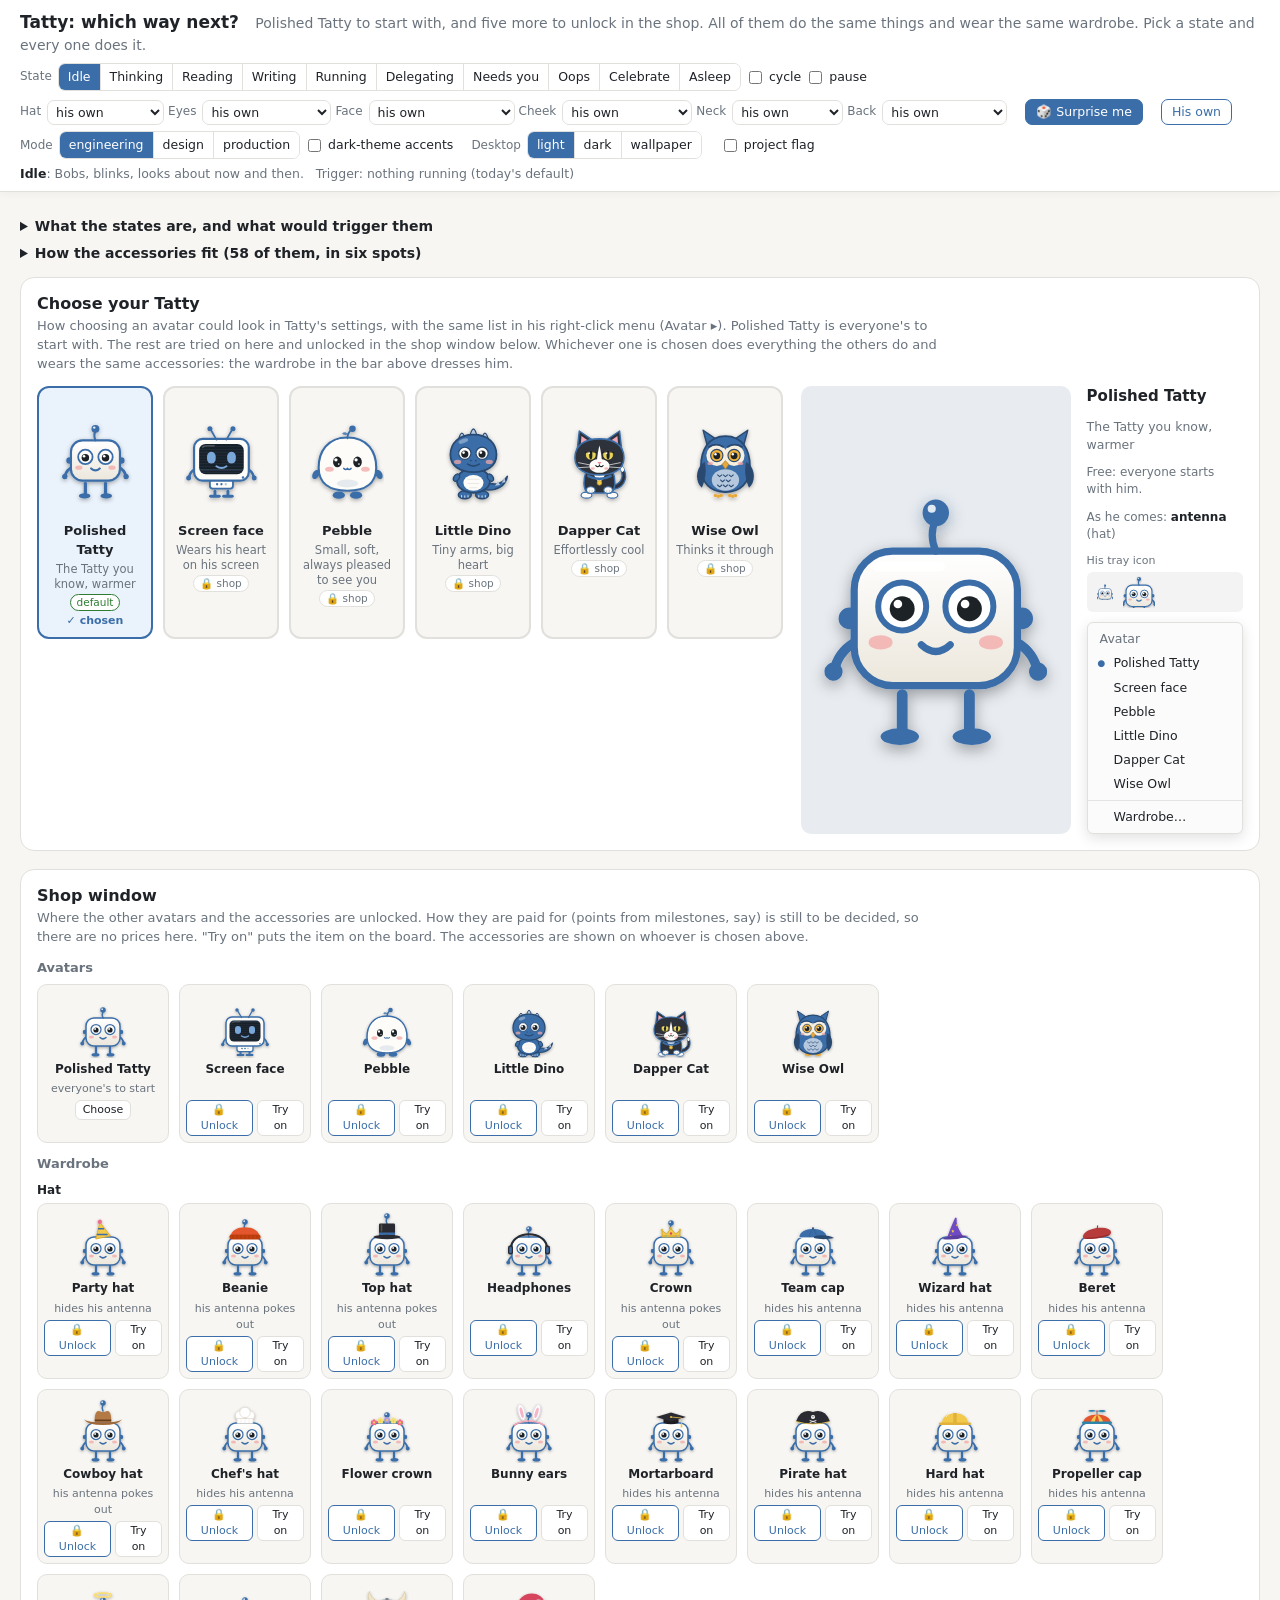
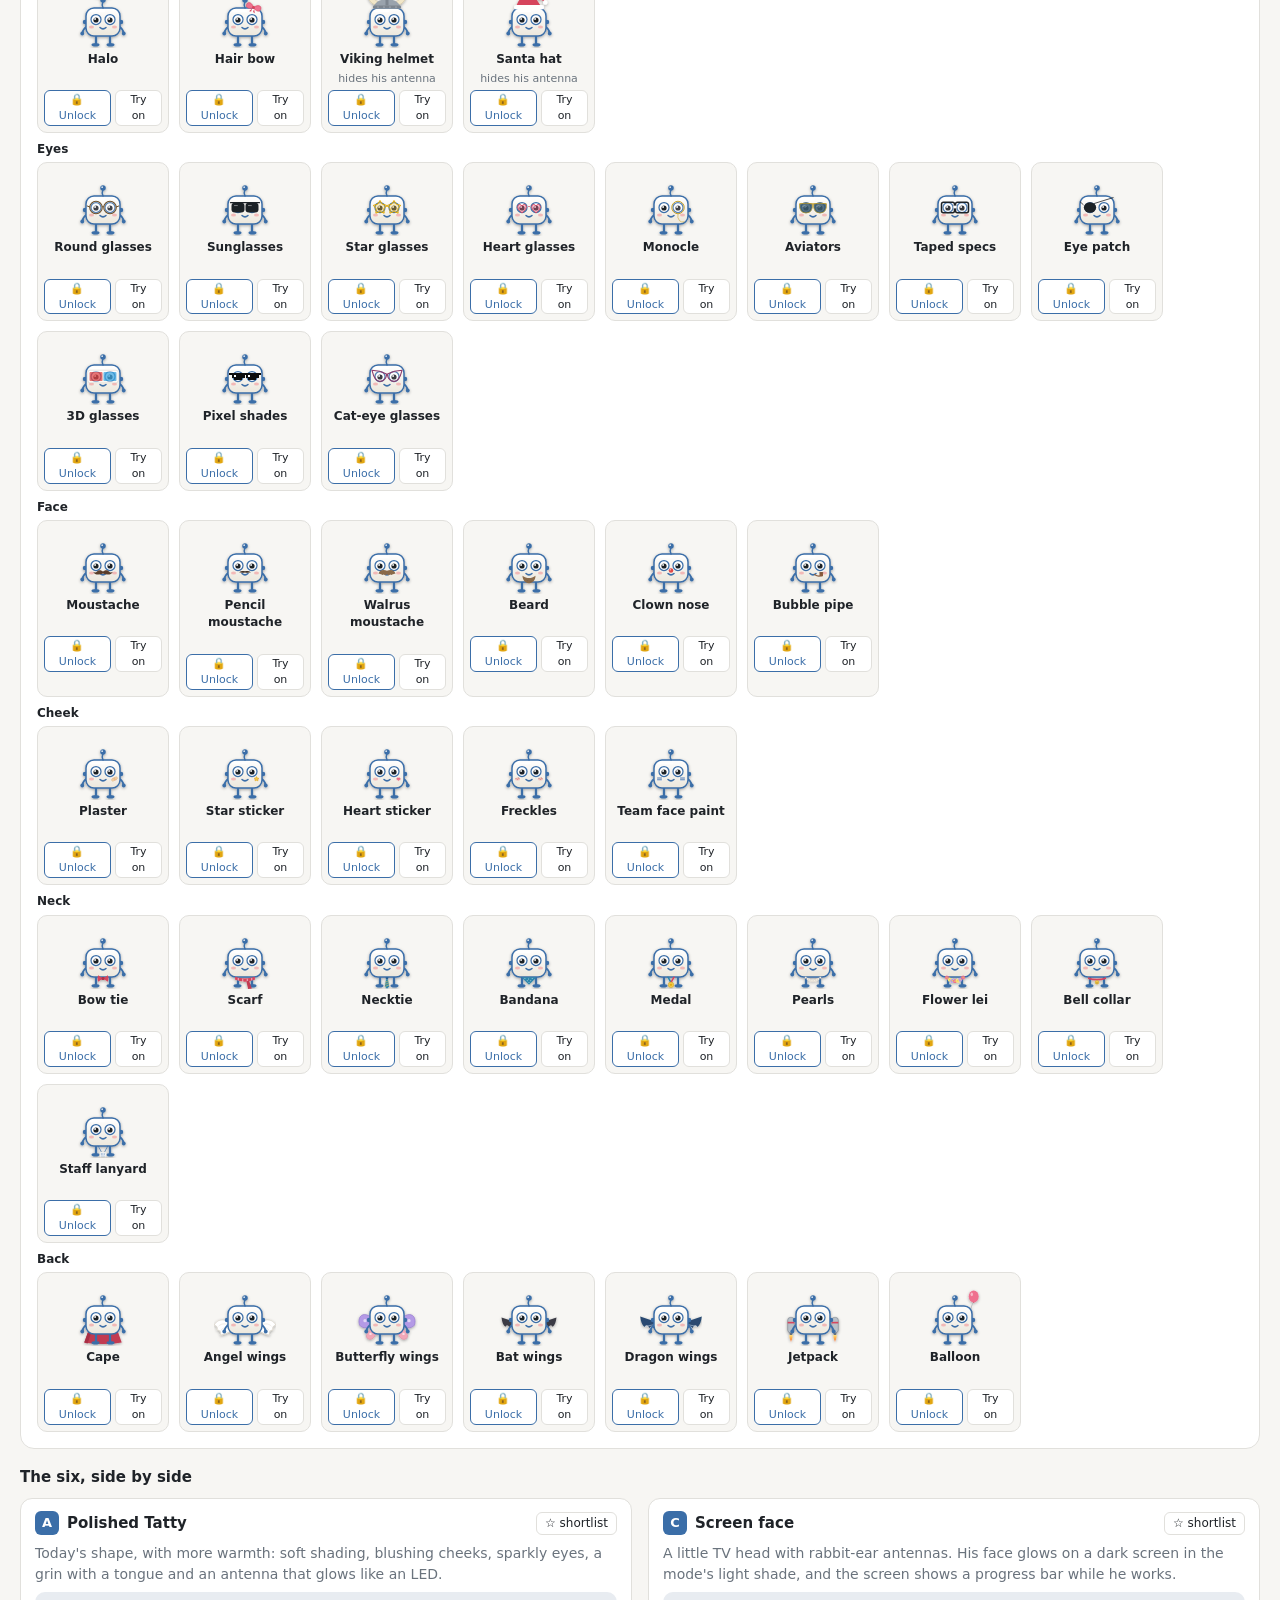
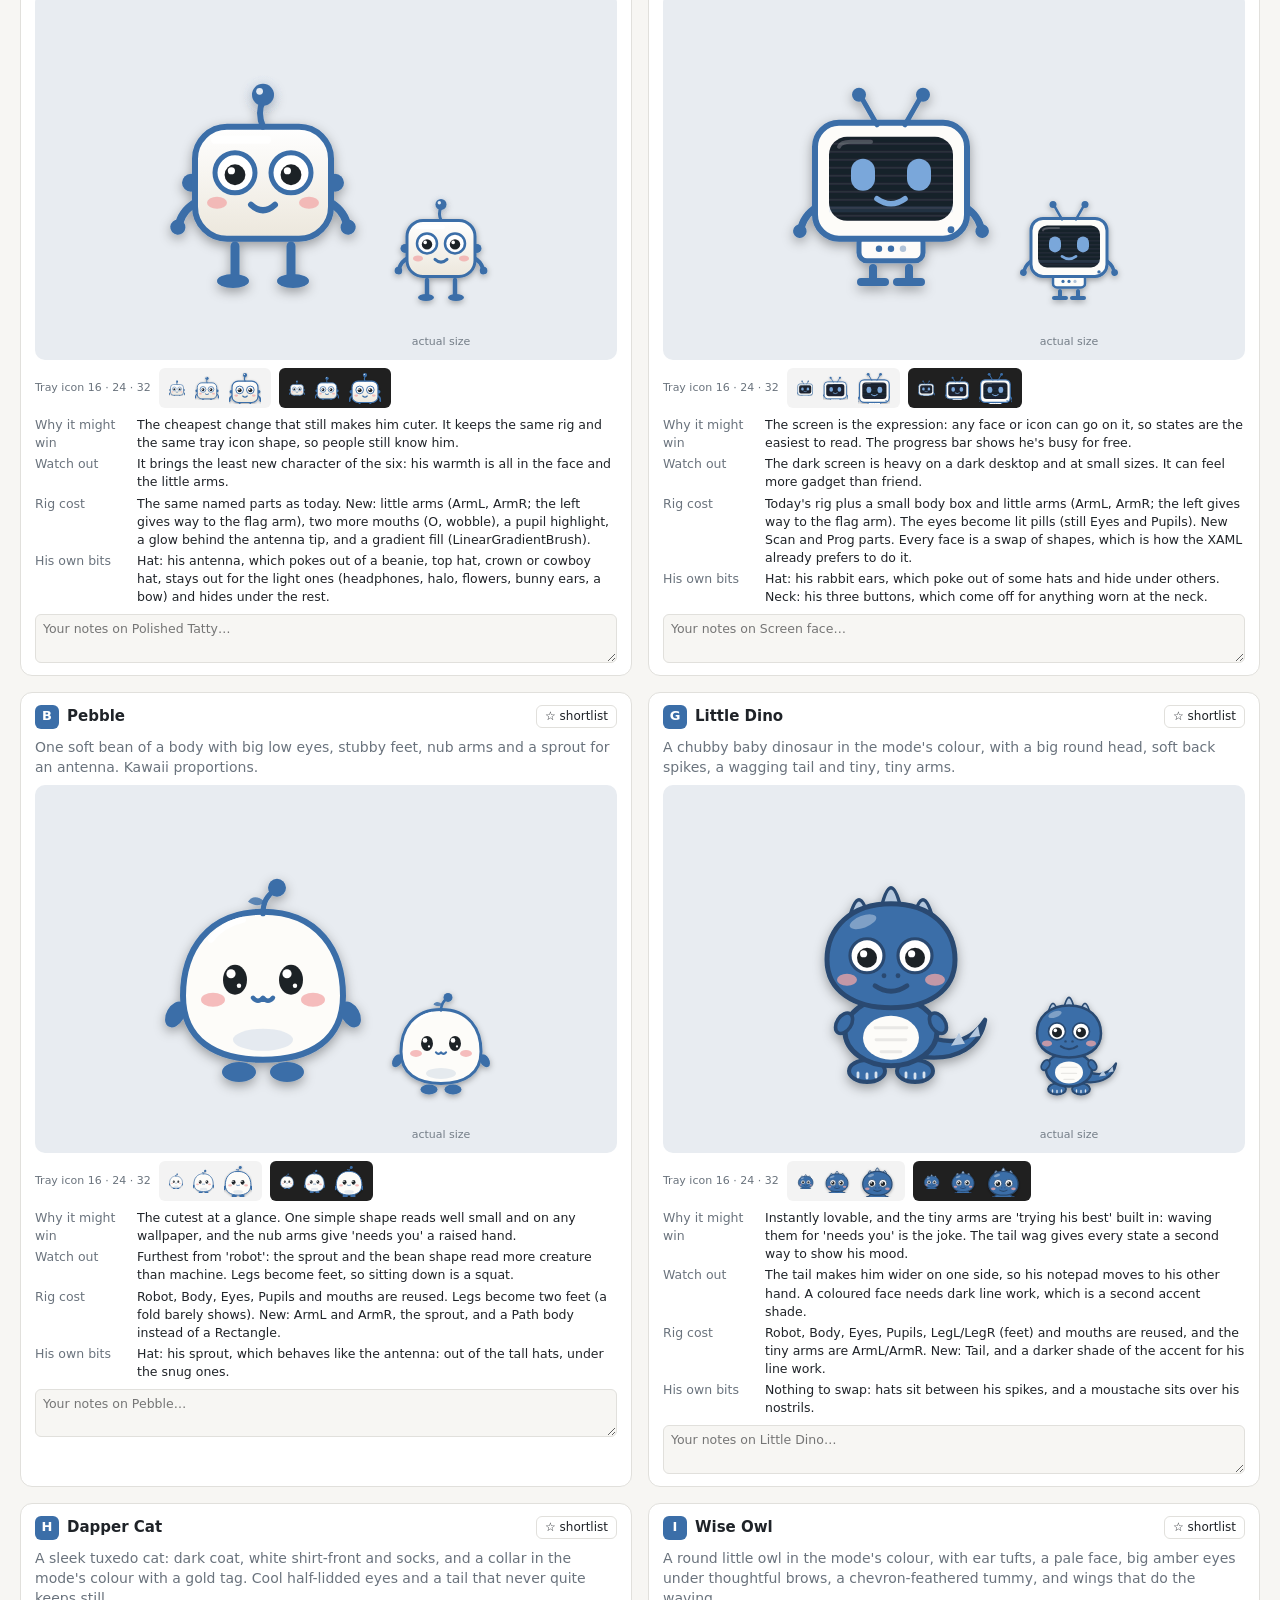
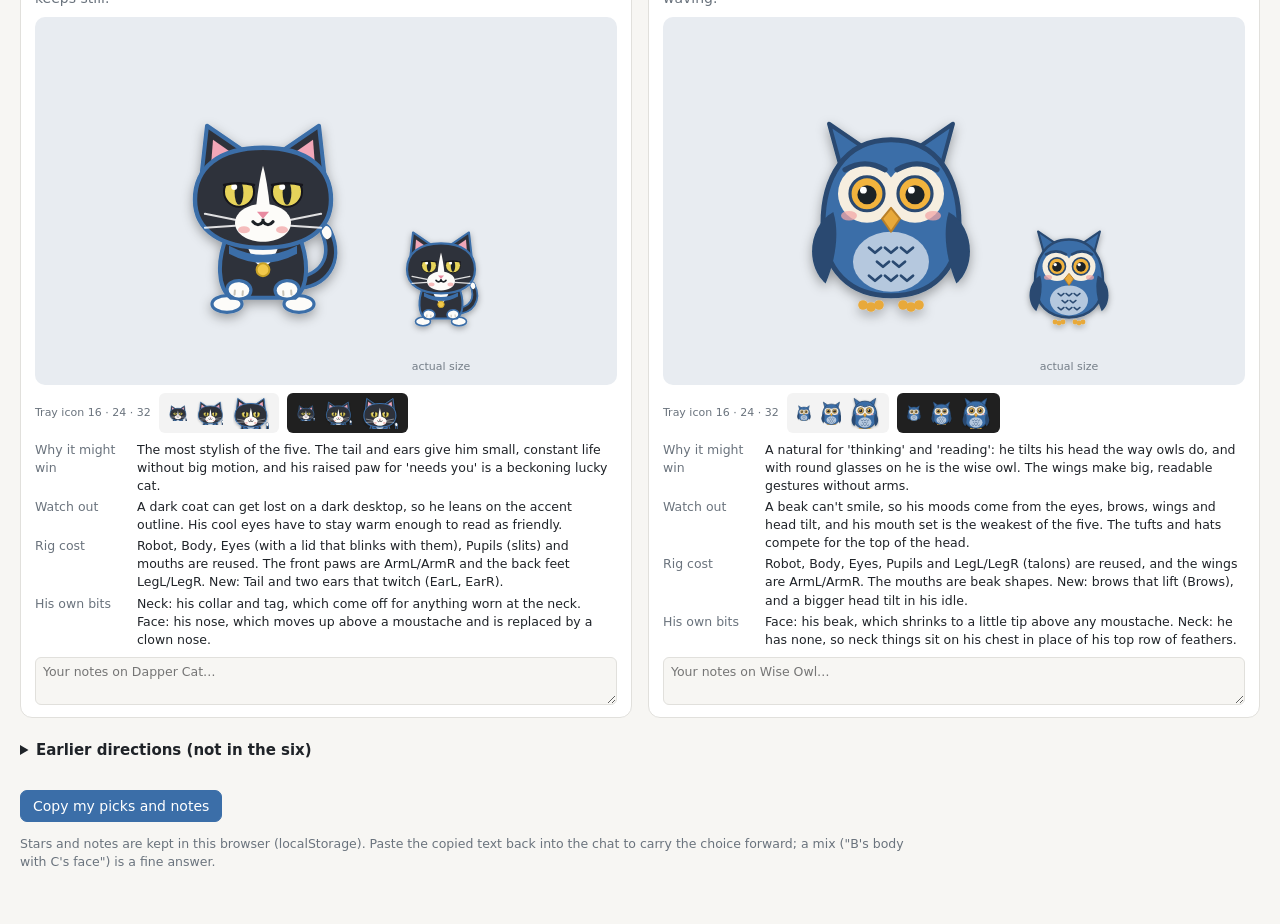
==== commit e5a289f9: "avatars: Polished Tatty and Screen face get little arms, so the flag has a hand to be in (0.34.3) Li" ====
--- a/docs/avatar/concepts.html
+++ b/docs/avatar/concepts.html
@@ -696,15 +696,18 @@
   id: "polished", letter: "A", name: "Polished Tatty",
   pitch: "Today's shape, with more warmth: soft shading, blushing cheeks, sparkly eyes, a grin with a tongue and an antenna that glows like an LED.",
   wins: "The cheapest change that still makes him cuter. It keeps the same rig and the same tray icon shape, so people still know him.",
-  risks: "It brings the least new character. With no hands, 'needs you' and 'writing' still rest on props.",
-  rig: "The same named parts as today. New: two more mouths (O, wobble), a pupil highlight, a glow behind the antenna tip, and a gradient fill (LinearGradientBrush).",
+  risks: "It brings the least new character of the six: his warmth is all in the face and the little arms.",
+  rig: "The same named parts as today. New: little arms (ArmL, ArmR; the left gives way to the flag arm), two more mouths (O, wobble), a pupil highlight, a glow behind the antenna tip, and a gradient fill (LinearGradientBrush).",
   pivots: BASE.pivots,
   anchors: { ...BASE.anchors, eyes: { x: 52, y: 47, dx: 14, r: 10 }, side: { x: 84, y: 33 }, top: { x: 52, y: -1 } },
   tips: [[52, 8]], iconBox: [10, 0, 84, 84],
   legs: {
     L: `<line x1="38" y1="80" x2="38" y2="94" class="sa rc" stroke-width="4.5"/><ellipse cx="37" cy="97.5" rx="8" ry="3.5" class="fa"/>`,
     R: `<line x1="66" y1="80" x2="66" y2="94" class="sa rc" stroke-width="4.5"/><ellipse cx="67" cy="97.5" rx="8" ry="3.5" class="fa"/>` },
-  back: `<circle cx="16" cy="52" r="4.5" class="fa"/><circle cx="88" cy="52" r="4.5" class="fa"/>`,
+  // little arms from the sides of his head, behind it, hands as round as his feet
+  back: `<circle cx="16" cy="52" r="4.5" class="fa"/><circle cx="88" cy="52" r="4.5" class="fa"/>
+         <g data-p="ArmL" data-c="20,61" class="arm-l"><path d="M20,61 Q12.5,65.5 11,73" class="fn sa rc" stroke-width="4"/><circle cx="10.5" cy="75" r="3.8" class="fa"/></g>
+         <g data-p="ArmR" data-c="84,61"><path d="M84,61 Q91.5,65.5 93,73" class="fn sa rc" stroke-width="4"/><circle cx="93.5" cy="75" r="3.8" class="fa"/></g>`,
   antenna: `<path d="M52,24 Q49,17 52,11" class="fn sa rc" stroke-width="3"/><circle cx="52" cy="8" r="5.5" class="fa"/><circle cx="50.3" cy="6.3" r="1.7" fill="#fff" fill-opacity=".85"/>`,
   head: `<rect x="18" y="24" width="68" height="56" rx="16" fill="url(#gA)" class="sa" stroke-width="3"/>
          <rect x="26" y="28.5" width="30" height="4" rx="2" fill="#fff" fill-opacity=".9"/>`,
@@ -754,7 +757,7 @@
   pitch: "A little TV head with rabbit-ear antennas. His face glows on a dark screen in the mode's light shade, and the screen shows a progress bar while he works.",
   wins: "The screen is the expression: any face or icon can go on it, so states are the easiest to read. The progress bar shows he's busy for free.",
   risks: "The dark screen is heavy on a dark desktop and at small sizes. It can feel more gadget than friend.",
-  rig: "Today's rig plus a small body box. The eyes become lit pills (still Eyes and Pupils). New Scan and Prog parts. Every face is a swap of shapes, which is how the XAML already prefers to do it.",
+  rig: "Today's rig plus a small body box and little arms (ArmL, ArmR; the left gives way to the flag arm). The eyes become lit pills (still Eyes and Pupils). New Scan and Prog parts. Every face is a swap of shapes, which is how the XAML already prefers to do it.",
   pivots: { ground: [52, 100], sway: [52, 90], legL: [43, 91], legR: [61, 91], eyes: [52, 48], shoulder: [16, 58] }, flagTop: -16,
   anchors: { hat: { x: 52, y: 22, w: 76, earY: 50 }, cheek: { x: 86, y: 52 }, nose: { x: 52, y: 55 }, back: { x: 52, y: 60, s: 1.1 }, eyes: { x: 52, y: 48, dx: 14, r: 9 }, mouth: { x: 52, y: 60 }, neck: { x: 52, y: 83, w: .85 },
              hand: { x: 92, y: 72 }, side: { x: 88, y: 30 }, bubble: { x: 86, y: 0 }, badge: { x: 88, y: 21 }, top: { x: 68, y: 0 }, ground: 100 },
@@ -762,7 +765,10 @@
   legs: {
     L: `<line x1="43" y1="91" x2="43" y2="96" class="sa rc" stroke-width="4"/><line x1="37" y1="98" x2="49" y2="98" class="sa rc" stroke-width="4"/>`,
     R: `<line x1="61" y1="91" x2="61" y2="96" class="sa rc" stroke-width="4"/><line x1="55" y1="98" x2="67" y2="98" class="sa rc" stroke-width="4"/>` },
-  back: `<rect x="36" y="78" width="32" height="13" rx="4" class="ff sa" stroke-width="2.5"/>
+  // little arms from the sides of the set, behind it
+  back: `<g data-p="ArmL" data-c="17,63" class="arm-l"><path d="M17,63 Q9.5,67.5 8,75" class="fn sa rc" stroke-width="3.6"/><circle cx="7.5" cy="77" r="3.4" class="fa"/></g>
+         <g data-p="ArmR" data-c="87,63"><path d="M87,63 Q94.5,67.5 96,75" class="fn sa rc" stroke-width="3.6"/><circle cx="96.5" cy="77" r="3.4" class="fa"/></g>
+         <rect x="36" y="78" width="32" height="13" rx="4" class="ff sa" stroke-width="2.5"/>
          <g class="own own-neck"><circle cx="46" cy="85" r="1.6" class="fa"/><circle cx="52" cy="85" r="1.6" class="fa"/><circle cx="58" cy="85" r="1.6" class="fa" fill-opacity=".4"/></g>`,
   antenna: `<line x1="45" y1="23" x2="37" y2="9" class="sa rc" stroke-width="2.5"/><line x1="59" y1="23" x2="67" y2="9" class="sa rc" stroke-width="2.5"/>
             <circle cx="36" cy="8" r="3.5" class="fa"/><circle cx="68" cy="8" r="3.5" class="fa"/>`,
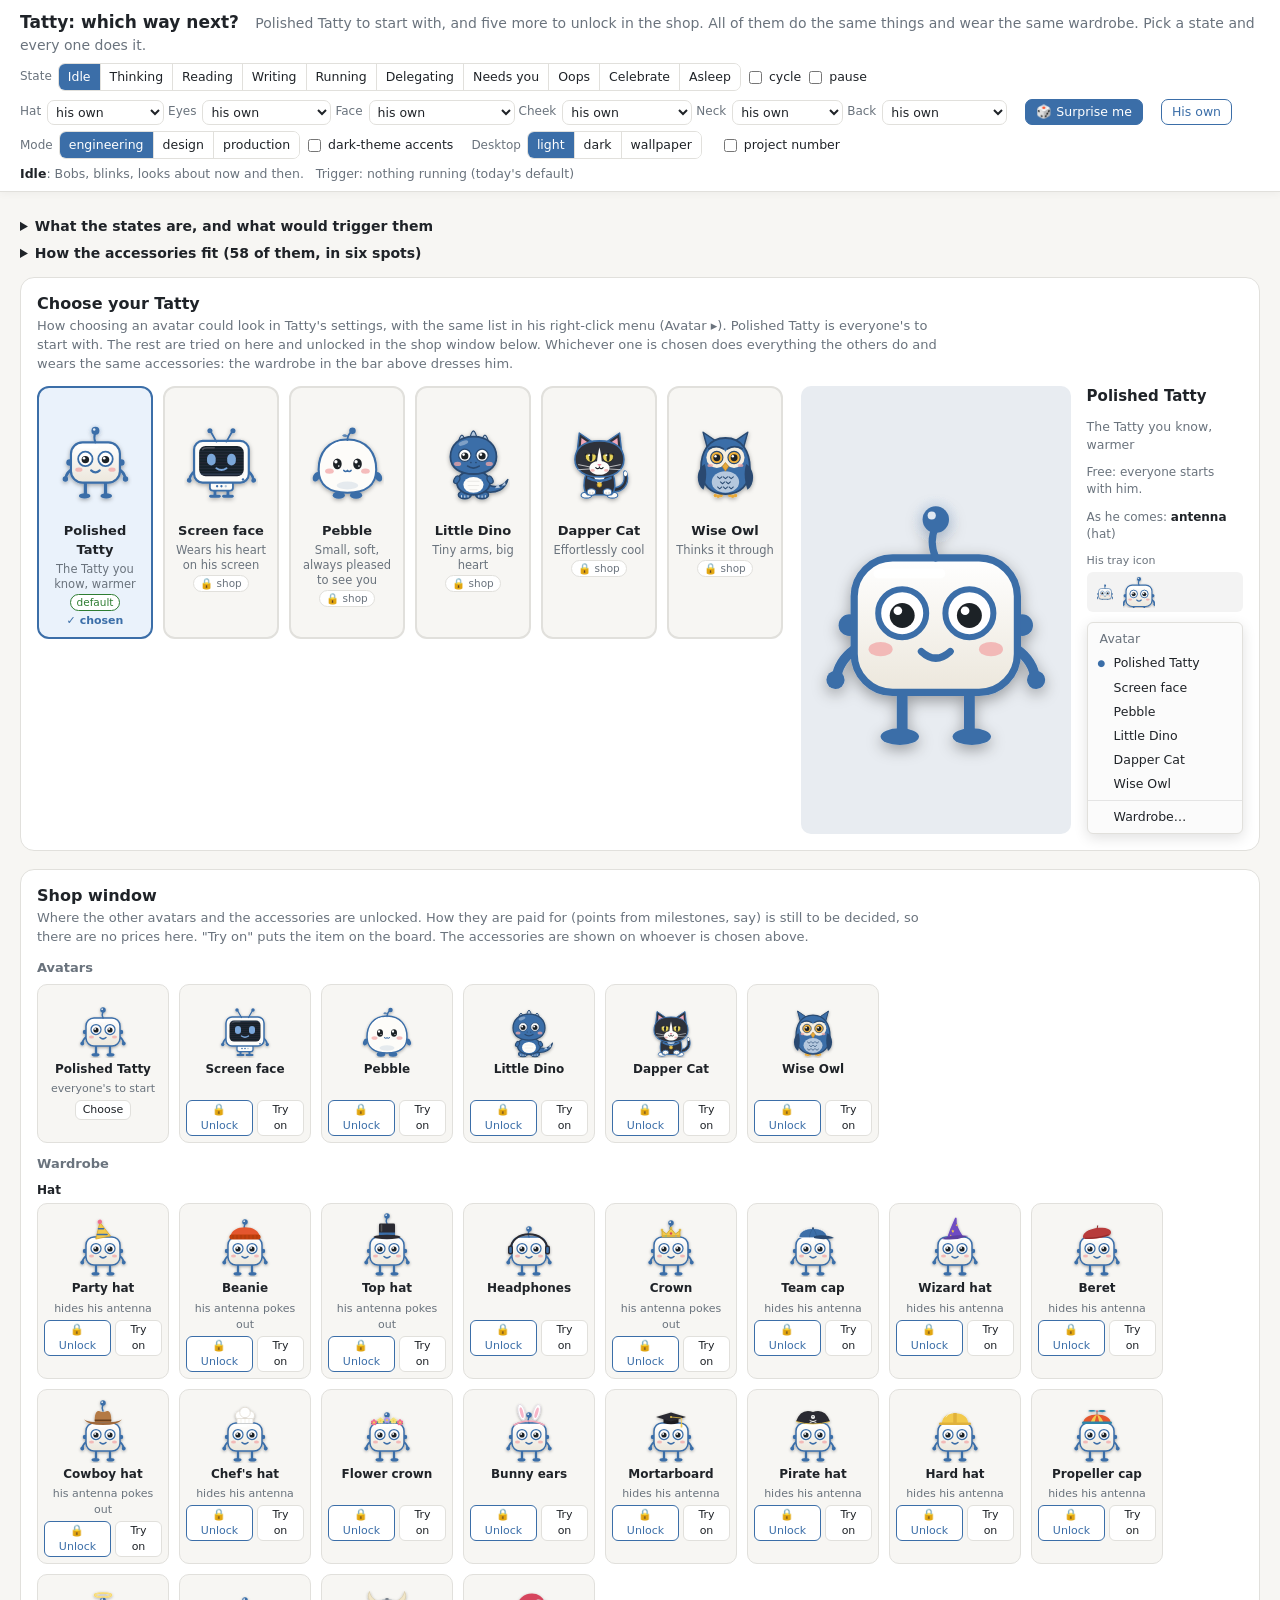
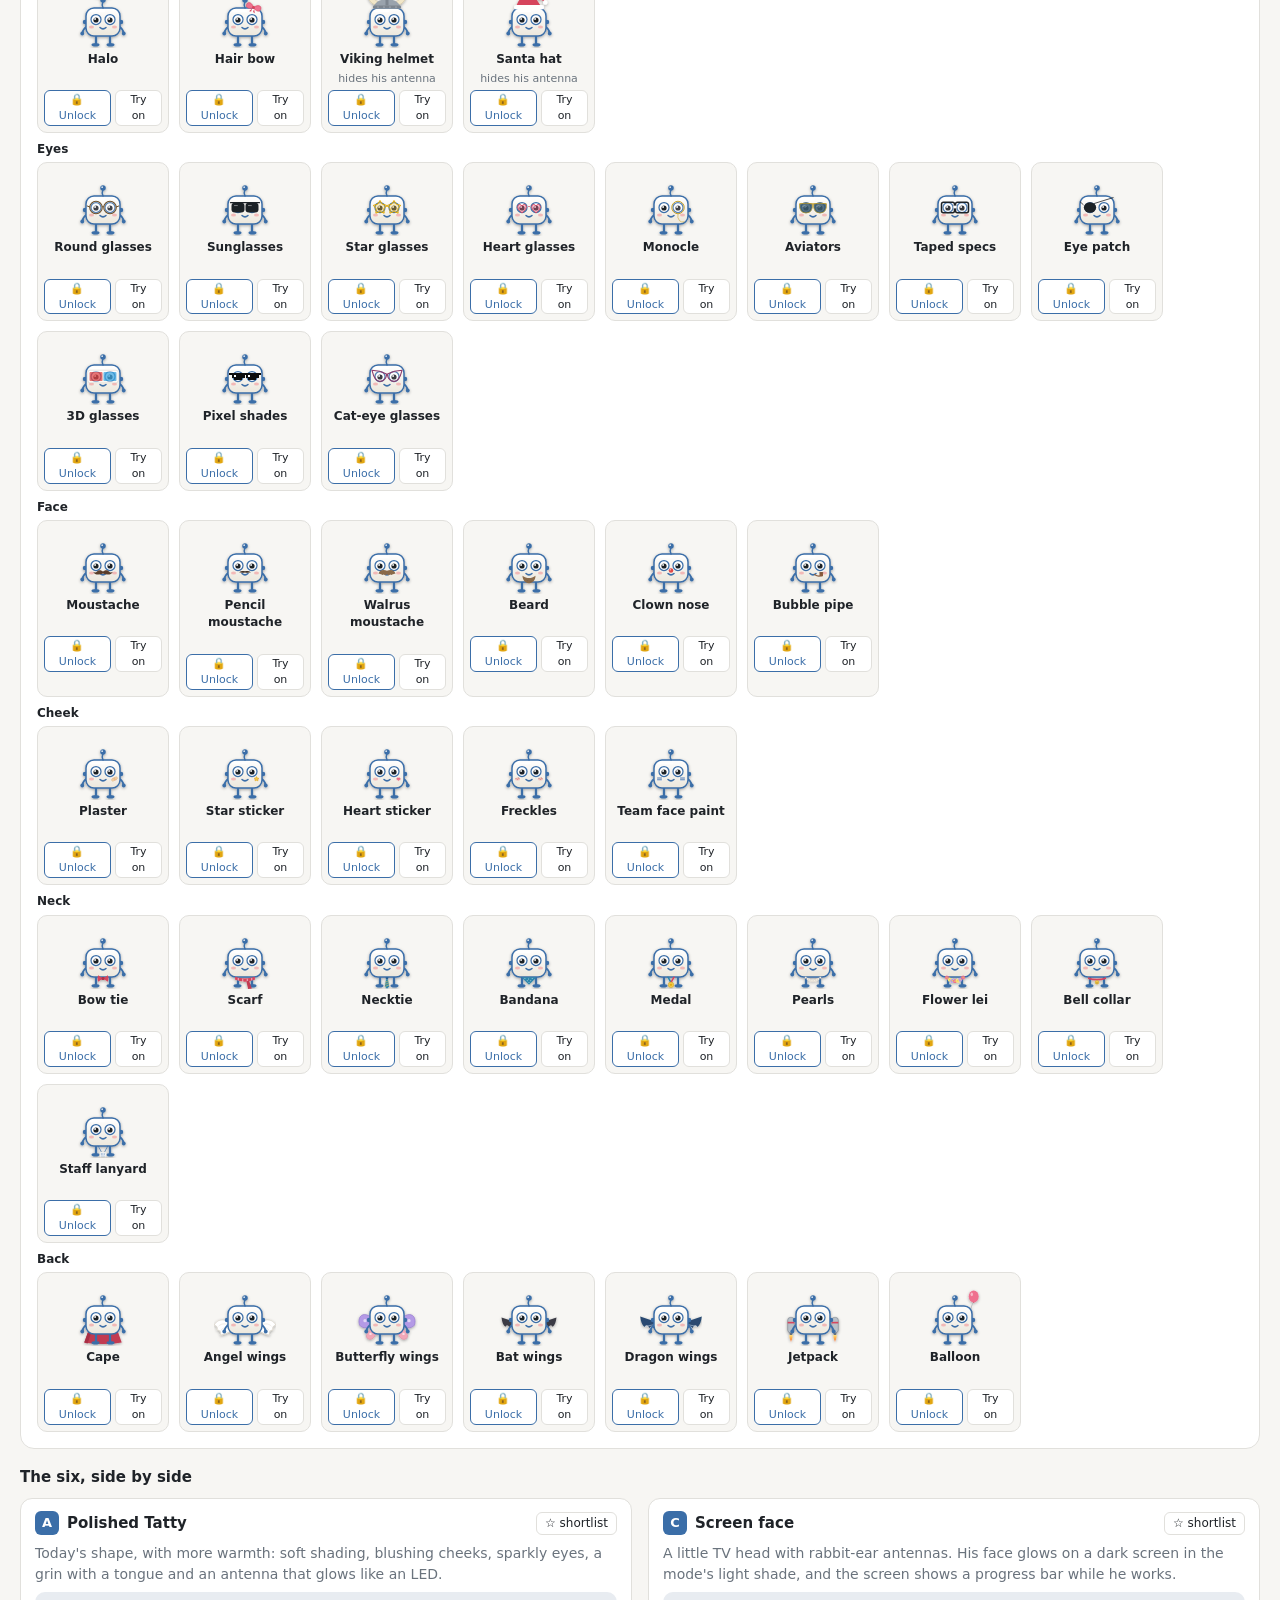
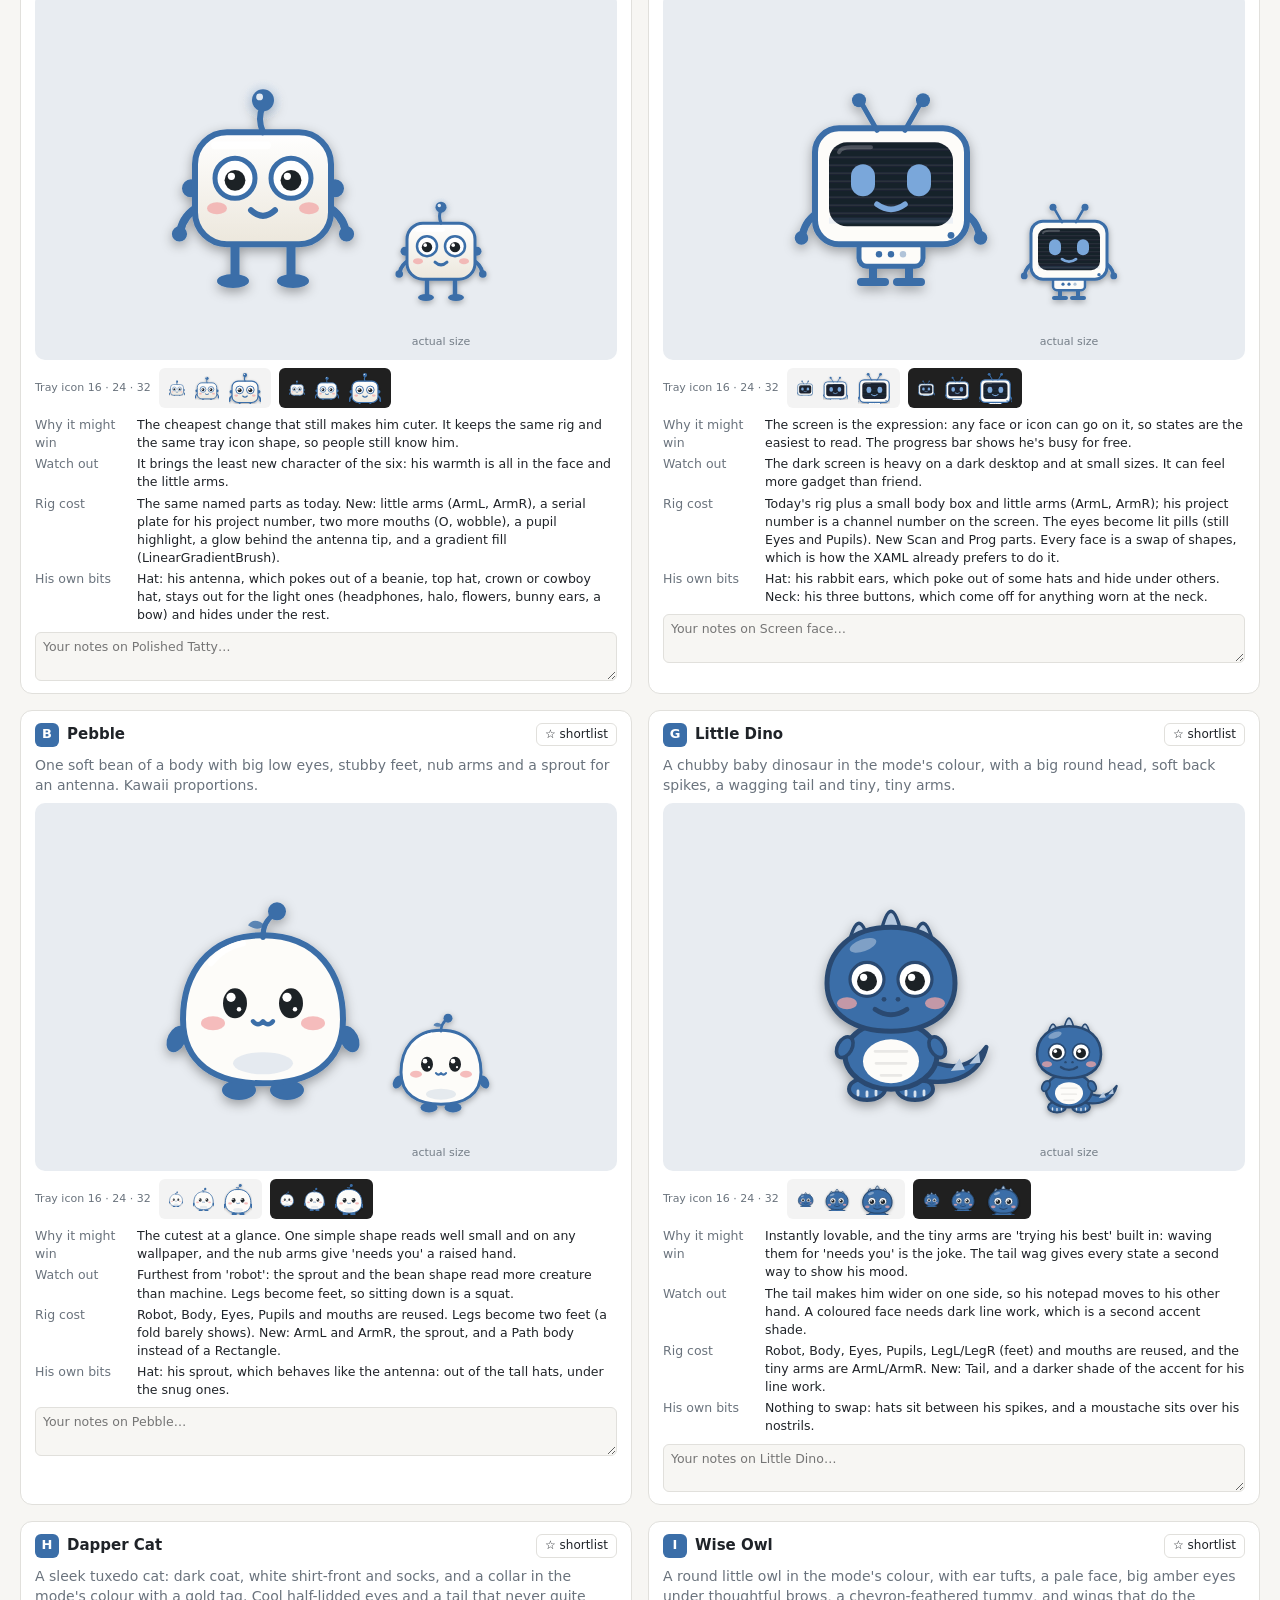
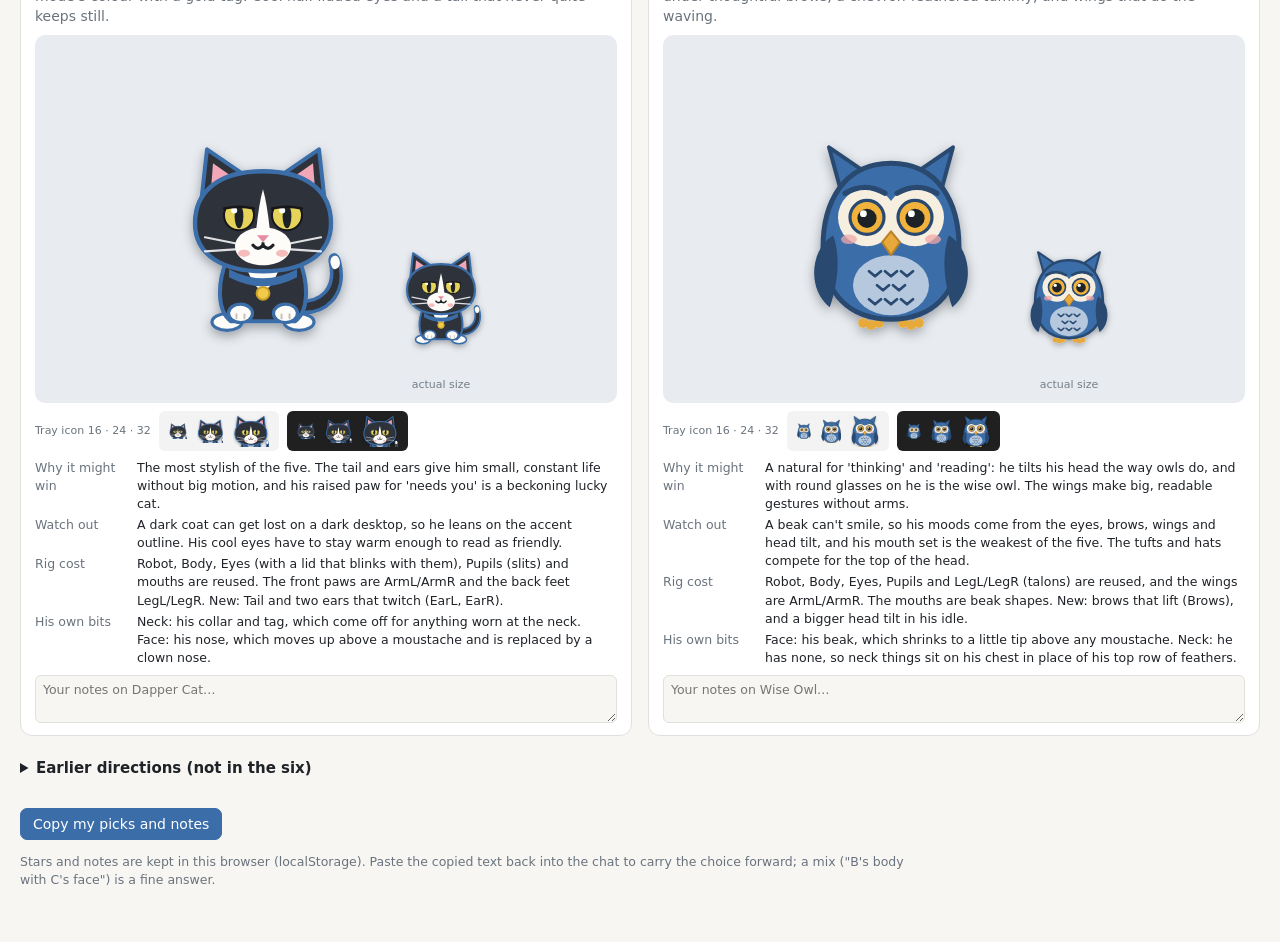
==== commit bfb3f479: "avatars: the project number is a badge each one wears, not a flag that took his arm (0.34.5) The fla" ====
--- a/docs/avatar/concepts.html
+++ b/docs/avatar/concepts.html
@@ -146,9 +146,9 @@
 .rc { stroke-linecap: round; stroke-linejoin: round; }
 
 /* What shows when: one mouth at a time, a state's props, the badge, accessories. */
-.tatty .mouth, .tatty .prop, .tatty .acc, .tatty .badge, .tatty .prog, .tatty .flagarm { display: none; }
-body.flag .tatty .flagarm { display: inline; }
-body.flag .tatty .arm-l { display: none; }
+.tatty .mouth, .tatty .prop, .tatty .acc, .tatty .badge, .tatty .prog, .tatty .numtag { display: none; }
+/* A project's window: its number, worn where it suits the avatar (each one's numtag). */
+body.flag .tatty .numtag { display: inline; }
 .tatty.st-needs .badge { display: inline; }
 /* His own bits: what an avatar has in an accessory's spot shows while the spot is
    empty, and comes off when something is worn there (a "with" piece may replace it). */
@@ -195,7 +195,7 @@
     <div class="ctl"><span>Mode</span><div class="seg" id="modes"></div>
       <label class="chk"><input type="checkbox" id="darkacc"> dark-theme accents</label></div>
     <div class="ctl"><span>Desktop</span><div class="seg" id="backdrops"></div></div>
-    <label class="chk"><input type="checkbox" id="flag"> project flag</label>
+    <label class="chk"><input type="checkbox" id="flag"> project number</label>
   </div>
   <div class="signal" id="signal"></div>
 </header>
@@ -325,7 +325,7 @@
     L("TL.sx", 0, 1, 0, 1.2),
     T("Caret.o", [[1, 0], [1, .28], [0, .3], [0, .58], [1, .6]]),
     T("ArmL.a", [[20, 0], [-20, .3], [20, .6]]), T("ArmR.a", [[20, 0], [-20, .3], [20, .6]])] }),
-  delegating: d => ({ dur: 2.4, mouth: "happy", wave: [10, .6], tracks: [
+  delegating: d => ({ dur: 2.4, mouth: "happy", tracks: [
     T("Mini0.y", [[0, 0], [-7, .2], [0, .4], [0, 1.2], [-7, 1.4], [0, 1.6], [0, 2.4]]),
     T("Mini1.y", [[0, 0], [0, .6], [-7, .8], [0, 1], [0, 1.8], [-7, 2], [0, 2.2]]),
     T("Pupils.x", [[-3, 0], [-3, 1], [3, 1.2], [3, 2.2], [-3, 2.4]]),
@@ -351,7 +351,7 @@
     T("Puff.o", [[0, 0], [.8, .15], [0, 1.1], [0, 2]]),
     T("Puff.y", [[0, 0], [-9, 1.1], [-9, 2]]),
     T("ArmR.a", [[-120, 0], [-132, .25], [-120, .5]], .5), T("ArmL.a", [[8, 0]])] }),
-  celebrate: d => ({ dur: 2.4, mouth: "happy", wave: [14, .4], tracks: [
+  celebrate: d => ({ dur: 2.4, mouth: "happy", tracks: [
     T("Root.sy", [[1, 0], [.84, .13], [1.08, .3], [1, .55], [1, 2.4]]),
     T("Root.sx", [[1, 0], [1.14, .13], [.94, .3], [1, .55], [1, 2.4]]),
     T("LegL.y", [[0, 0], [0, .13], [-5, .3], [0, .58]]),
@@ -365,7 +365,7 @@
       L(`Cf${i}.y`, 0, 152, i / CONFETTI),
       W(`Cf${i}.x`, -5, 5, frac(i * .37), 1.2),
       L(`Cf${i}.a`, 0, i % 2 ? 540 : -540)]).flat()] }),
-  asleep: d => ({ dur: 3, mouth: "flat", lids: .08, blink: false, bob: [2.5, 3.6], wave: [1.2, 3.8], tracks: [
+  asleep: d => ({ dur: 3, mouth: "flat", lids: .08, blink: false, bob: [2.5, 3.6], tracks: [
     T("Root.y", [[12, 0]]), T("LegL.a", [[72, 0]]), T("LegR.a", [[-72, 0]]),
     T("ArmL.a", [[10, 0]]), T("ArmR.a", [[-10, 0]]),
     ...[0, 1, 2].map(i => [
@@ -377,16 +377,6 @@
 // ------------------------------------------------------------------ shared drawing helpers
 const n = v => +(+v).toFixed(2);
 const P = (c, r, w, h, cls, extra = "") => `<rect x="${c * 4}" y="${r * 4}" width="${w * 4}" height="${h * 4}" class="${cls}" ${extra}/>`;
-
-function flagArm(d) {
-  const [sx, sy] = d.pivots.shoulder, top = d.flagTop ?? -8, px = sx - 9;
-  return `<g class="flagarm"><g data-p="Arm" data-c="${sx},${sy}">
-    <line x1="${px}" y1="${top}" x2="${px}" y2="${sy - 4}" stroke="#6B5B45" stroke-width="2.5" class="rc"/>
-    <polygon points="${px},${top + 2} ${px + 31},${top + 2} ${px + 25},${top + 11} ${px + 31},${top + 20} ${px},${top + 20}" class="fa" stroke="#FDFCF9" stroke-width="1"/>
-    <text x="${px + 13}" y="${top + 15.5}" text-anchor="middle" font-size="12" font-weight="700" fill="#fff" font-family="Segoe UI, sans-serif">1</text>
-    <line x1="${sx}" y1="${sy + 2}" x2="${px}" y2="${sy - 12}" class="sa rc" stroke-width="3.5"/>
-    <circle cx="${px}" cy="${sy - 12}" r="3.5" class="fa"/></g></g>`;
-}
 
 // ------------------------------------------------------------------ the wardrobe
 // Every item: [spot, id, label, rules]. The rules say what it does to an avatar's
@@ -697,13 +687,16 @@
   pitch: "Today's shape, with more warmth: soft shading, blushing cheeks, sparkly eyes, a grin with a tongue and an antenna that glows like an LED.",
   wins: "The cheapest change that still makes him cuter. It keeps the same rig and the same tray icon shape, so people still know him.",
   risks: "It brings the least new character of the six: his warmth is all in the face and the little arms.",
-  rig: "The same named parts as today. New: little arms (ArmL, ArmR; the left gives way to the flag arm), two more mouths (O, wobble), a pupil highlight, a glow behind the antenna tip, and a gradient fill (LinearGradientBrush).",
+  rig: "The same named parts as today. New: little arms (ArmL, ArmR), a serial plate for his project number, two more mouths (O, wobble), a pupil highlight, a glow behind the antenna tip, and a gradient fill (LinearGradientBrush).",
   pivots: BASE.pivots,
   anchors: { ...BASE.anchors, eyes: { x: 52, y: 47, dx: 14, r: 10 }, side: { x: 84, y: 33 }, top: { x: 52, y: -1 } },
   tips: [[52, 8]], iconBox: [10, 0, 84, 84],
   legs: {
     L: `<line x1="38" y1="80" x2="38" y2="94" class="sa rc" stroke-width="4.5"/><ellipse cx="37" cy="97.5" rx="8" ry="3.5" class="fa"/>`,
     R: `<line x1="66" y1="80" x2="66" y2="94" class="sa rc" stroke-width="4.5"/><ellipse cx="67" cy="97.5" rx="8" ry="3.5" class="fa"/>` },
+  // his project number: a little serial plate, low on his face on the left
+  numtag: `<rect x="25.5" y="66.5" width="13" height="9" rx="2.5" class="fa"/><circle cx="27.4" cy="68.4" r=".6" fill="#fff" fill-opacity=".7"/>
+           <circle cx="36.6" cy="68.4" r=".6" fill="#fff" fill-opacity=".7"/><text class="num" x="32" y="73.6" text-anchor="middle" font-size="7" font-weight="800" font-family="Segoe UI, sans-serif" fill="#fff">1</text>`,
   // little arms from the sides of his head, behind it, hands as round as his feet
   back: `<circle cx="16" cy="52" r="4.5" class="fa"/><circle cx="88" cy="52" r="4.5" class="fa"/>
          <g data-p="ArmL" data-c="20,61" class="arm-l"><path d="M20,61 Q12.5,65.5 11,73" class="fn sa rc" stroke-width="4"/><circle cx="10.5" cy="75" r="3.8" class="fa"/></g>
@@ -729,7 +722,7 @@
   wins: "The cutest at a glance. One simple shape reads well small and on any wallpaper, and the nub arms give 'needs you' a raised hand.",
   risks: "Furthest from 'robot': the sprout and the bean shape read more creature than machine. Legs become feet, so sitting down is a squat.",
   rig: "Robot, Body, Eyes, Pupils and mouths are reused. Legs become two feet (a fold barely shows). New: ArmL and ArmR, the sprout, and a Path body instead of a Rectangle.",
-  pivots: { ground: [52, 100], sway: [52, 94], legL: [40, 94], legR: [64, 94], eyes: [52, 54], shoulder: [14, 64] }, flagTop: -10,
+  pivots: { ground: [52, 100], sway: [52, 94], legL: [40, 94], legR: [64, 94], eyes: [52, 54], shoulder: [14, 64] },
   anchors: { hat: { x: 52, y: 21, w: 56, earY: 50, ear: 41 }, cheek: { x: 77, y: 64 }, nose: { x: 52, y: 59 }, back: { x: 52, y: 60, s: 1.05 }, eyes: { x: 52, y: 54, dx: 14, r: 8 }, mouth: { x: 52, y: 61, w: .85 }, neck: { x: 52, y: 77, w: .9 },
              hand: { x: 95, y: 74 }, side: { x: 84, y: 36 }, bubble: { x: 84, y: 4 }, badge: { x: 84, y: 24 }, top: { x: 59, y: 0 }, ground: 101 },
   tips: [[59, 8]], iconBox: [8, 0, 88, 100],
@@ -738,6 +731,7 @@
   head: `<path d="M52,20 C80,20 92,40 92,62 C92,84 76,94 52,94 C28,94 12,84 12,62 C12,40 24,20 52,20 Z" class="ff sa" stroke-width="3"/>
          <ellipse cx="52" cy="84" rx="15" ry="5.5" class="fa" fill-opacity=".12"/>
          <path d="M26,34 Q32,26 42,24" class="fn rc" stroke="#fff" stroke-width="3"/>`,
+  numtag: `<text class="num fa" x="42.5" y="89.5" text-anchor="middle" font-size="10" font-weight="800" font-family="Segoe UI, sans-serif">1</text>`,
   over: `<g data-p="ArmL" data-c="17,62" class="arm-l"><ellipse cx="9" cy="72" rx="4.5" ry="7" class="fa" transform="rotate(25 9 72)"/></g>
          <g data-p="ArmR" data-c="87,62"><ellipse cx="95" cy="72" rx="4.5" ry="7" class="fa" transform="rotate(-25 95 72)"/></g>`,
   eyes: ``,
@@ -757,14 +751,16 @@
   pitch: "A little TV head with rabbit-ear antennas. His face glows on a dark screen in the mode's light shade, and the screen shows a progress bar while he works.",
   wins: "The screen is the expression: any face or icon can go on it, so states are the easiest to read. The progress bar shows he's busy for free.",
   risks: "The dark screen is heavy on a dark desktop and at small sizes. It can feel more gadget than friend.",
-  rig: "Today's rig plus a small body box and little arms (ArmL, ArmR; the left gives way to the flag arm). The eyes become lit pills (still Eyes and Pupils). New Scan and Prog parts. Every face is a swap of shapes, which is how the XAML already prefers to do it.",
-  pivots: { ground: [52, 100], sway: [52, 90], legL: [43, 91], legR: [61, 91], eyes: [52, 48], shoulder: [16, 58] }, flagTop: -16,
+  rig: "Today's rig plus a small body box and little arms (ArmL, ArmR); his project number is a channel number on the screen. The eyes become lit pills (still Eyes and Pupils). New Scan and Prog parts. Every face is a swap of shapes, which is how the XAML already prefers to do it.",
+  pivots: { ground: [52, 100], sway: [52, 90], legL: [43, 91], legR: [61, 91], eyes: [52, 48], shoulder: [16, 58] },
   anchors: { hat: { x: 52, y: 22, w: 76, earY: 50 }, cheek: { x: 86, y: 52 }, nose: { x: 52, y: 55 }, back: { x: 52, y: 60, s: 1.1 }, eyes: { x: 52, y: 48, dx: 14, r: 9 }, mouth: { x: 52, y: 60 }, neck: { x: 52, y: 83, w: .85 },
              hand: { x: 92, y: 72 }, side: { x: 88, y: 30 }, bubble: { x: 86, y: 0 }, badge: { x: 88, y: 21 }, top: { x: 68, y: 0 }, ground: 100 },
   tips: [[36, 8], [68, 8]], iconBox: [10, 2, 84, 82],
   legs: {
     L: `<line x1="43" y1="91" x2="43" y2="96" class="sa rc" stroke-width="4"/><line x1="37" y1="98" x2="49" y2="98" class="sa rc" stroke-width="4"/>`,
     R: `<line x1="61" y1="91" x2="61" y2="96" class="sa rc" stroke-width="4"/><line x1="55" y1="98" x2="67" y2="98" class="sa rc" stroke-width="4"/>` },
+  // his project number: a channel number, glowing in the top corner of his screen
+  numtag: `<text class="num fg" x="77" y="40" text-anchor="middle" font-size="9.5" font-weight="800" font-family="Segoe UI, sans-serif">1</text>`,
   // little arms from the sides of the set, behind it
   back: `<g data-p="ArmL" data-c="17,63" class="arm-l"><path d="M17,63 Q9.5,67.5 8,75" class="fn sa rc" stroke-width="3.6"/><circle cx="7.5" cy="77" r="3.4" class="fa"/></g>
          <g data-p="ArmR" data-c="87,63"><path d="M87,63 Q94.5,67.5 96,75" class="fn sa rc" stroke-width="3.6"/><circle cx="96.5" cy="77" r="3.4" class="fa"/></g>
@@ -797,7 +793,7 @@
   wins: "The most 'trying his best'. The key spins up when he's busy, the needle shows the state at a glance, and real arms can wave and hold things.",
   risks: "The busiest drawing with the smallest face, so the tray icon has to be head-only. It also has the most parts to animate.",
   rig: "New: a torso, ArmL and ArmR, Key, Needle and a spring antenna. Legs become blocks. Eyes, Pupils and mouths are reused.",
-  pivots: { ground: [52, 99], sway: [52, 88], legL: [40, 87], legR: [64, 87], eyes: [52, 32], shoulder: [26, 62] }, flagTop: -18,
+  pivots: { ground: [52, 99], sway: [52, 88], legL: [40, 87], legR: [64, 87], eyes: [52, 32], shoulder: [26, 62] },
   anchors: { hat: { x: 52, y: 14, w: 52, earY: 33, ear: 29 }, cheek: { x: 70, y: 42 }, nose: { x: 52, y: 38 }, back: { x: 52, y: 64, s: .95 }, eyes: { x: 52, y: 32, dx: 11, r: 7 }, mouth: { x: 52, y: 40.5, w: .8 }, neck: { x: 52, y: 58, w: .95 },
              hand: { x: 92, y: 84 }, side: { x: 79, y: 20 }, bubble: { x: 84, y: -6 }, badge: { x: 78, y: 13 }, top: { x: 52, y: -6 }, ground: 99 },
   tips: [[52, 0]], iconBox: [14, -6, 76, 62],
@@ -852,7 +848,7 @@
   wins: "The liveliest. Floating gives a bigger, softer idle, the floating hands can point, wave and hold, and the flame flickers.",
   risks: "No legs means no dance, no foot-to-foot and no sitting: those become drifting and landing. The hover bob keeps him always moving on the desktop.",
   rig: "Legs go. New: Flame, a Shadow on the ground (outside the root), and ArmL/ArmR as free-floating hands. This is the biggest change to Avatar.cs's performances.",
-  pivots: { ground: [52, 99], sway: [52, 76], legL: [40, 90], legR: [64, 90], eyes: [52, 44], shoulder: [16, 56] }, flagTop: -14, bobMul: 1.5,
+  pivots: { ground: [52, 99], sway: [52, 76], legL: [40, 90], legR: [64, 90], eyes: [52, 44], shoulder: [16, 56] }, bobMul: 1.5,
   anchors: { hat: { x: 52, y: 17, w: 50, earY: 44, ear: 36 }, cheek: { x: 74, y: 57 }, nose: { x: 52, y: 54 }, back: { x: 52, y: 50, s: 1.05 }, eyes: { x: 52, y: 44, dx: 12, r: 10 }, mouth: { x: 52, y: 57.5, w: .85 }, neck: { x: 52, y: 74, w: .9 },
              hand: { x: 95, y: 72 }, side: { x: 83, y: 28 }, bubble: { x: 86, y: -2 }, badge: { x: 82, y: 18 }, top: { x: 64, y: -2 }, ground: 104 },
   tips: [[64.5, 6]], iconBox: [14, 0, 76, 80],
@@ -949,7 +945,7 @@
   wins: "Instantly lovable, and the tiny arms are 'trying his best' built in: waving them for 'needs you' is the joke. The tail wag gives every state a second way to show his mood.",
   risks: "The tail makes him wider on one side, so his notepad moves to his other hand. A coloured face needs dark line work, which is a second accent shade.",
   rig: "Robot, Body, Eyes, Pupils, LegL/LegR (feet) and mouths are reused, and the tiny arms are ArmL/ArmR. New: Tail, and a darker shade of the accent for his line work.",
-  pivots: { ground: [52, 100], sway: [52, 92], legL: [40, 92], legR: [64, 92], eyes: [52, 42], shoulder: [30, 70] }, flagTop: -12,
+  pivots: { ground: [52, 100], sway: [52, 92], legL: [40, 92], legR: [64, 92], eyes: [52, 42], shoulder: [30, 70] },
   anchors: { hat: { x: 52, y: 17, w: 50, earY: 44, ear: 35 }, cheek: { x: 74, y: 54 }, nose: { x: 52, y: 51 }, back: { x: 52, y: 66, s: .95 }, eyes: { x: 52, y: 42, dx: 12, r: 8.5 }, mouth: { x: 52, y: 56, w: .9 }, neck: { x: 52, y: 67, w: .9 },
              hand: { x: 12, y: 76 }, side: { x: 80, y: 30 }, bubble: { x: 86, y: 0 }, badge: { x: 82, y: 20 }, top: { x: 52, y: 4 }, ground: 101 },
   tips: [], iconBox: [14, 2, 76, 70],
@@ -966,6 +962,7 @@
   head: `<path d="M52,16 C72,16 84,28 84,44 C84,60 70,68 52,68 C34,68 20,60 20,44 C20,28 32,16 52,16 Z" class="fa sd" stroke-width="2.5"/>
          <ellipse cx="38" cy="25" rx="7" ry="3" fill="#fff" fill-opacity=".35" transform="rotate(-20 38 25)"/>
          <circle cx="48.5" cy="52" r="1.2" class="fdk"/><circle cx="55.5" cy="52" r="1.2" class="fdk"/>`,
+  numtag: `<text class="num fa" x="44.5" y="91.5" text-anchor="middle" font-size="10.5" font-weight="800" font-family="Segoe UI, sans-serif">1</text>`,
   over: `<g data-p="ArmL" data-c="32,70" class="arm-l"><ellipse cx="29" cy="76" rx="3.6" ry="5.6" class="fa sd" stroke-width="1.8" transform="rotate(28 29 76)"/></g>
          <g data-p="ArmR" data-c="72,70"><ellipse cx="75" cy="76" rx="3.6" ry="5.6" class="fa sd" stroke-width="1.8" transform="rotate(-28 75 76)"/></g>`,
   eyes: `<circle cx="40" cy="42" r="8.5" fill="#fff" class="sd" stroke-width="1.6"/><circle cx="64" cy="42" r="8.5" fill="#fff" class="sd" stroke-width="1.6"/>`,
@@ -995,7 +992,7 @@
   wins: "The most stylish of the five. The tail and ears give him small, constant life without big motion, and his raised paw for 'needs you' is a beckoning lucky cat.",
   risks: "A dark coat can get lost on a dark desktop, so he leans on the accent outline. His cool eyes have to stay warm enough to read as friendly.",
   rig: "Robot, Body, Eyes (with a lid that blinks with them), Pupils (slits) and mouths are reused. The front paws are ArmL/ArmR and the back feet LegL/LegR. New: Tail and two ears that twitch (EarL, EarR).",
-  pivots: { ground: [52, 100], sway: [52, 94], legL: [34, 96], legR: [70, 96], eyes: [52, 44], shoulder: [32, 74] }, flagTop: -12,
+  pivots: { ground: [52, 100], sway: [52, 94], legL: [34, 96], legR: [70, 96], eyes: [52, 44], shoulder: [32, 74] },
   anchors: { hat: { x: 52, y: 23, w: 46, earY: 46, ear: 37 }, cheek: { x: 75, y: 53 }, nose: { x: 52, y: 55.5 }, back: { x: 52, y: 70, s: .9 }, eyes: { x: 52, y: 44, dx: 12, r: 7.5 }, mouth: { x: 52, y: 58, w: .7 }, neck: { x: 52, y: 77, w: .85 },
              hand: { x: 12, y: 80 }, side: { x: 82, y: 32 }, bubble: { x: 86, y: 0 }, badge: { x: 84, y: 18 }, top: { x: 52, y: 8 }, ground: 101 },
   tips: [], iconBox: [14, 8, 76, 68],
@@ -1014,6 +1011,7 @@
          <path d="M52,50 C60,50 66,54.5 66,59.5 C66,65.5 59,69 52,69 C45,69 38,65.5 38,59.5 C38,54.5 44,50 52,50 Z" class="ff"/>
          <path class="own own-nose" d="M49,54 L55,54 L52,57.5 Z" fill="#E88AA0"/>`,
   with: `<path class="with with-nose" d="M49,50 L55,50 L52,53.5 Z" fill="#E88AA0" stroke="#C96F86" stroke-width=".6"/>`,
+  numtag: `<circle cx="52" cy="84.5" r="4.6" fill="#F2C94C" stroke="#C9A227" stroke-width="1"/><text class="num" x="52" y="86.8" text-anchor="middle" font-size="6" font-weight="800" font-family="Segoe UI, sans-serif" fill="#6B4A00">1</text>`,
   over: `<g data-p="ArmL" data-c="40,80" class="arm-l"><ellipse cx="41" cy="93" rx="6" ry="4.6" class="ff sa" stroke-width="1.6"/><path d="M39,95.5 v-2 M43,95.5 v-2" stroke="#C9C3B6" stroke-width="1" class="rc"/></g>
          <g data-p="ArmR" data-c="64,80"><ellipse cx="63" cy="93" rx="6" ry="4.6" class="ff sa" stroke-width="1.6"/><path d="M61,95.5 v-2 M65,95.5 v-2" stroke="#C9C3B6" stroke-width="1" class="rc"/></g>`,
   eyes: `<ellipse cx="40" cy="44" rx="7.5" ry="7.5" fill="#E6D35A" stroke="#15171C" stroke-width="1"/><ellipse cx="64" cy="44" rx="7.5" ry="7.5" fill="#E6D35A" stroke="#15171C" stroke-width="1"/>`,
@@ -1054,7 +1052,7 @@
   wins: "A natural for 'thinking' and 'reading': he tilts his head the way owls do, and with round glasses on he is the wise owl. The wings make big, readable gestures without arms.",
   risks: "A beak can't smile, so his moods come from the eyes, brows, wings and head tilt, and his mouth set is the weakest of the five. The tufts and hats compete for the top of the head.",
   rig: "Robot, Body, Eyes, Pupils and LegL/LegR (talons) are reused, and the wings are ArmL/ArmR. The mouths are beak shapes. New: brows that lift (Brows), and a bigger head tilt in his idle.",
-  pivots: { ground: [52, 100], sway: [52, 94], legL: [42, 96], legR: [62, 96], eyes: [52, 45], shoulder: [22, 56] }, flagTop: -12,
+  pivots: { ground: [52, 100], sway: [52, 94], legL: [42, 96], legR: [62, 96], eyes: [52, 45], shoulder: [22, 56] },
   anchors: { hat: { x: 52, y: 20, w: 48, earY: 46, ear: 37 }, cheek: { x: 73, y: 56 }, nose: { x: 52, y: 57 }, back: { x: 52, y: 58, s: 1 }, eyes: { x: 52, y: 45, dx: 12, r: 8.5 }, mouth: { x: 52, y: 63, w: .7 }, neck: { x: 52, y: 74, w: .85 },
              hand: { x: 92, y: 86 }, side: { x: 82, y: 30 }, bubble: { x: 86, y: 2 }, badge: { x: 84, y: 20 }, top: { x: 52, y: 6 }, ground: 101 },
   tips: [], iconBox: [12, 6, 80, 92],
@@ -1068,6 +1066,8 @@
          <ellipse cx="52" cy="79" rx="19" ry="15" class="fl"/>
          <path d="${chevrons}" class="fn sd rc" stroke-width="1.4"/><path d="${chevronsTop}" class="own own-neck fn sd rc" stroke-width="1.4"/>
          <circle cx="40" cy="45" r="14.5" fill="#F6EEDF"/><circle cx="64" cy="45" r="14.5" fill="#F6EEDF"/>`,
+  // his project number: a pin on his chest, low on the left (clear of a medal at the neck)
+  numtag: `<circle cx="39.5" cy="86" r="5.4" fill="#F6EEDF" class="sd" stroke-width="1.3"/><text class="num fdk" x="39.5" y="88.6" text-anchor="middle" font-size="7.5" font-weight="800" font-family="Segoe UI, sans-serif">1</text>`,
   over: `<g data-p="ArmL" data-c="22,56" class="arm-l"><path d="M23,54 C11,62 11,82 22,90 C26,78 27,64 23,54 Z" class="fdk"/></g>
          <g data-p="ArmR" data-c="82,56"><path d="M81,54 C93,62 93,82 82,90 C78,78 77,64 81,54 Z" class="fdk"/></g>`,
   eyes: `<circle cx="40" cy="45" r="8.5" fill="#F2B33D" class="sd" stroke-width="1.6"/><circle cx="64" cy="45" r="8.5" fill="#F2B33D" class="sd" stroke-width="1.6"/>`,
@@ -1129,7 +1129,6 @@
       <g data-p="LegR" data-c="${pv.legR}">${d.legs.R}</g>
       <g data-p="Body" data-c="${pv.sway}">
         ${d.back || ""}
-        ${flagArm(d)}
         ${d.head}
         ${d.over || ""}
         <g data-p="Eyes" data-c="${pv.eyes}">${d.eyes}<g data-p="Pupils">${d.pupils}</g>${d.lids || ""}</g>
@@ -1138,6 +1137,7 @@
         <g class="antenna-wrap">${tips}${d.antenna}</g>
         ${accessories(d)}
         ${d.with || ""}
+        ${d.numtag ? `<g class="numtag">${d.numtag}</g>` : ""}
         ${pr.body}
         <g class="badge"><circle cx="${b.x}" cy="${b.y}" r="11" fill="#C62828" stroke="#fff" stroke-width="2"/>
           <text x="${b.x}" y="${b.y + 5}" text-anchor="middle" font-size="14" font-weight="700" fill="#fff" font-family="Segoe UI, sans-serif">!</text></g>
@@ -1175,8 +1175,6 @@
     for (const tr of st.tracks) v[tr.p] = evalTrack(tr, t, st.dur);
     const [rise, bs] = st.bob || [4, 1.6];
     v["Body.y"] = -rise * (d.bobMul || 1) * ease(pingpong(t, bs));   // the bob owns Body.y
-    const [sw, ws] = st.wave || [7, 1.7];
-    v["Arm.a"] = -sw + 2 * sw * ease(pingpong(t, ws));                 // the flag's wave owns Arm.a
     let f = 1;                                                         // the blink owns Eyes.sy
     if (st.blink !== false) {
       if (now >= this.nextBlink) { this.blinkAt = now; this.nextBlink = now + 3000 + Math.random() * 4000; }
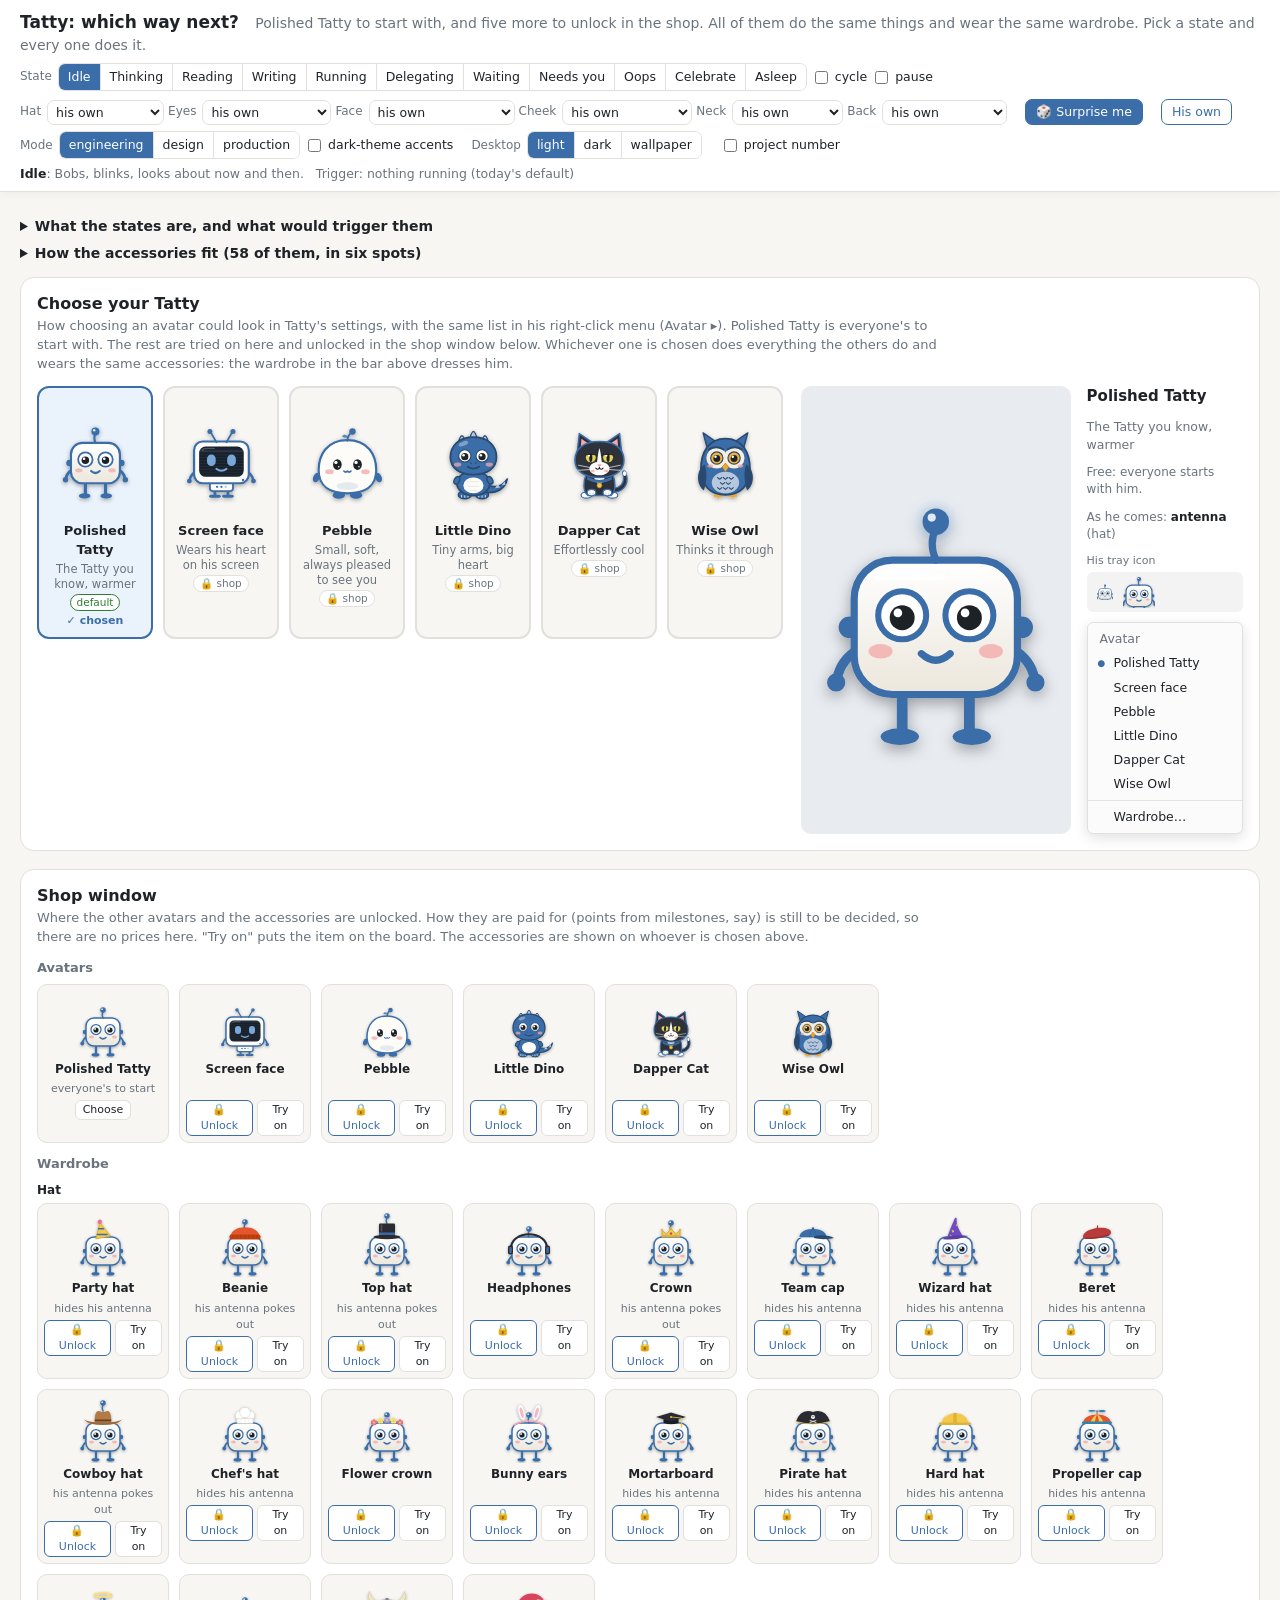
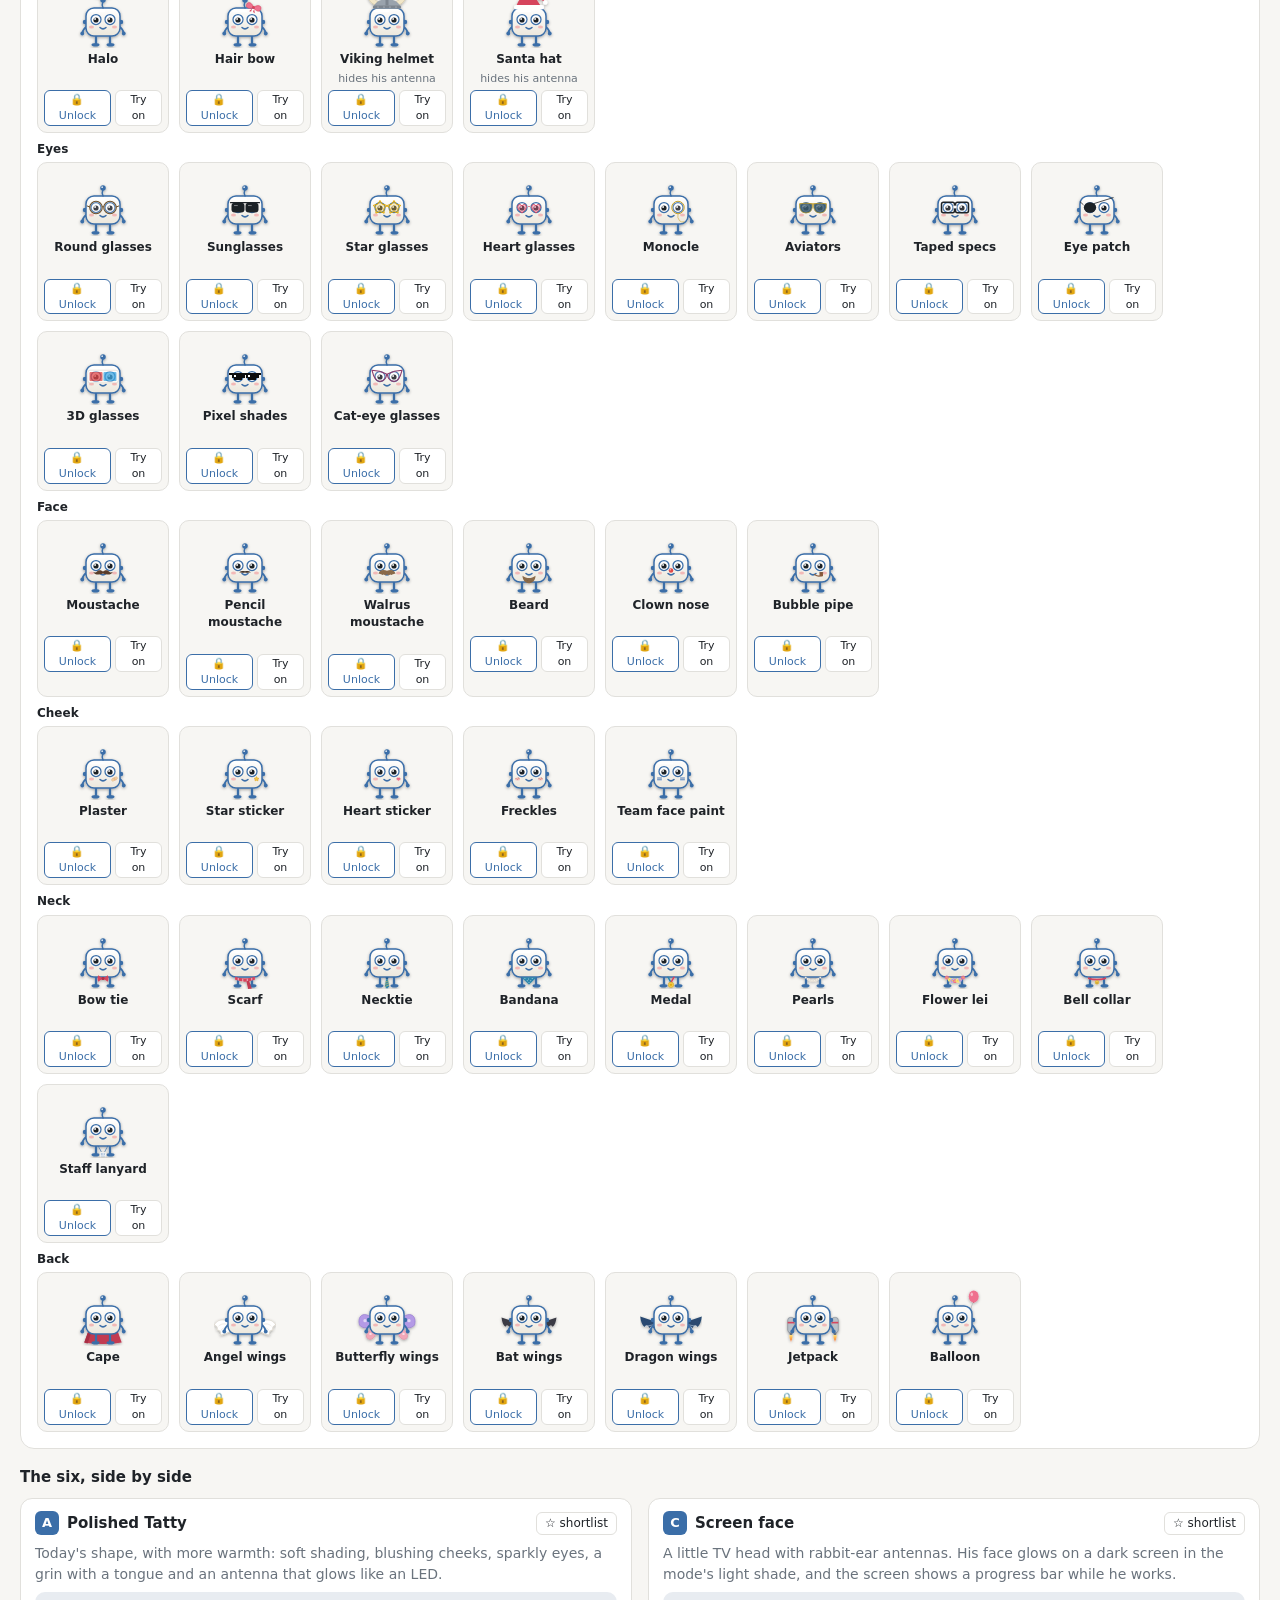
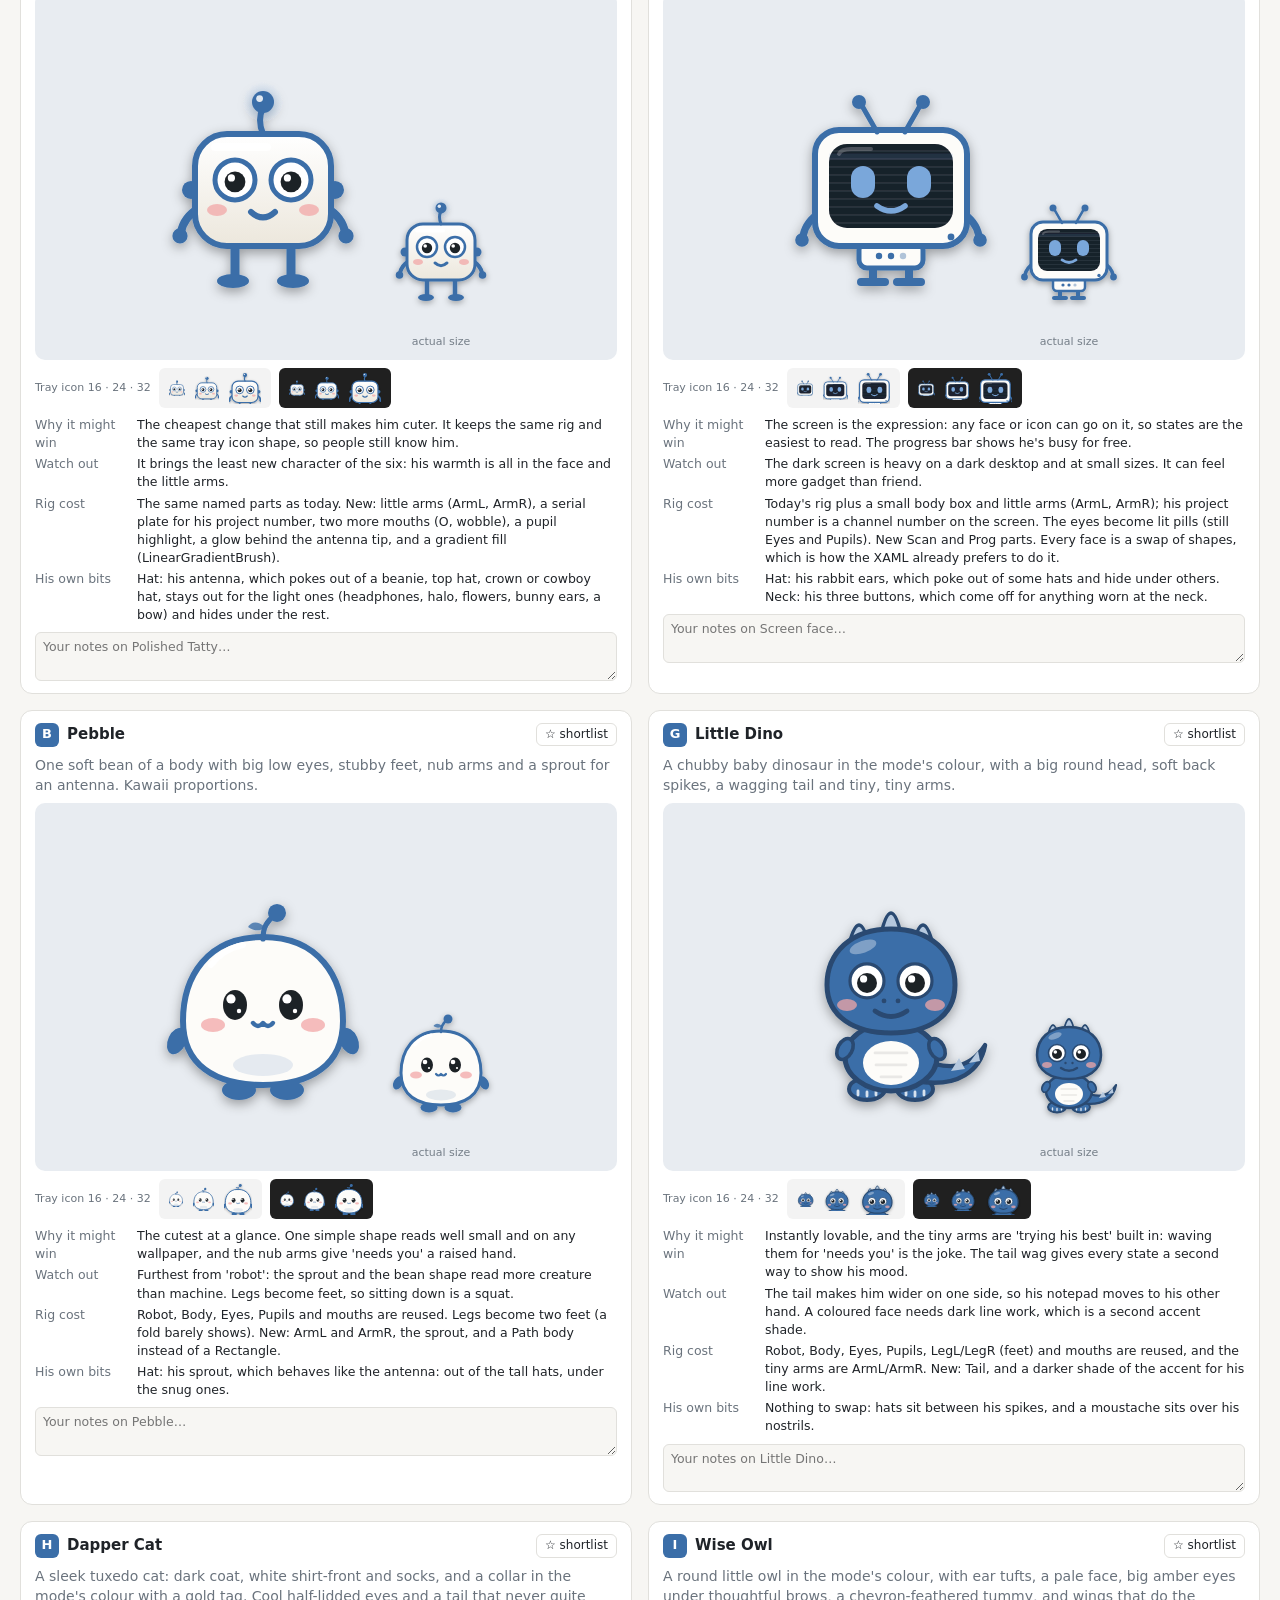
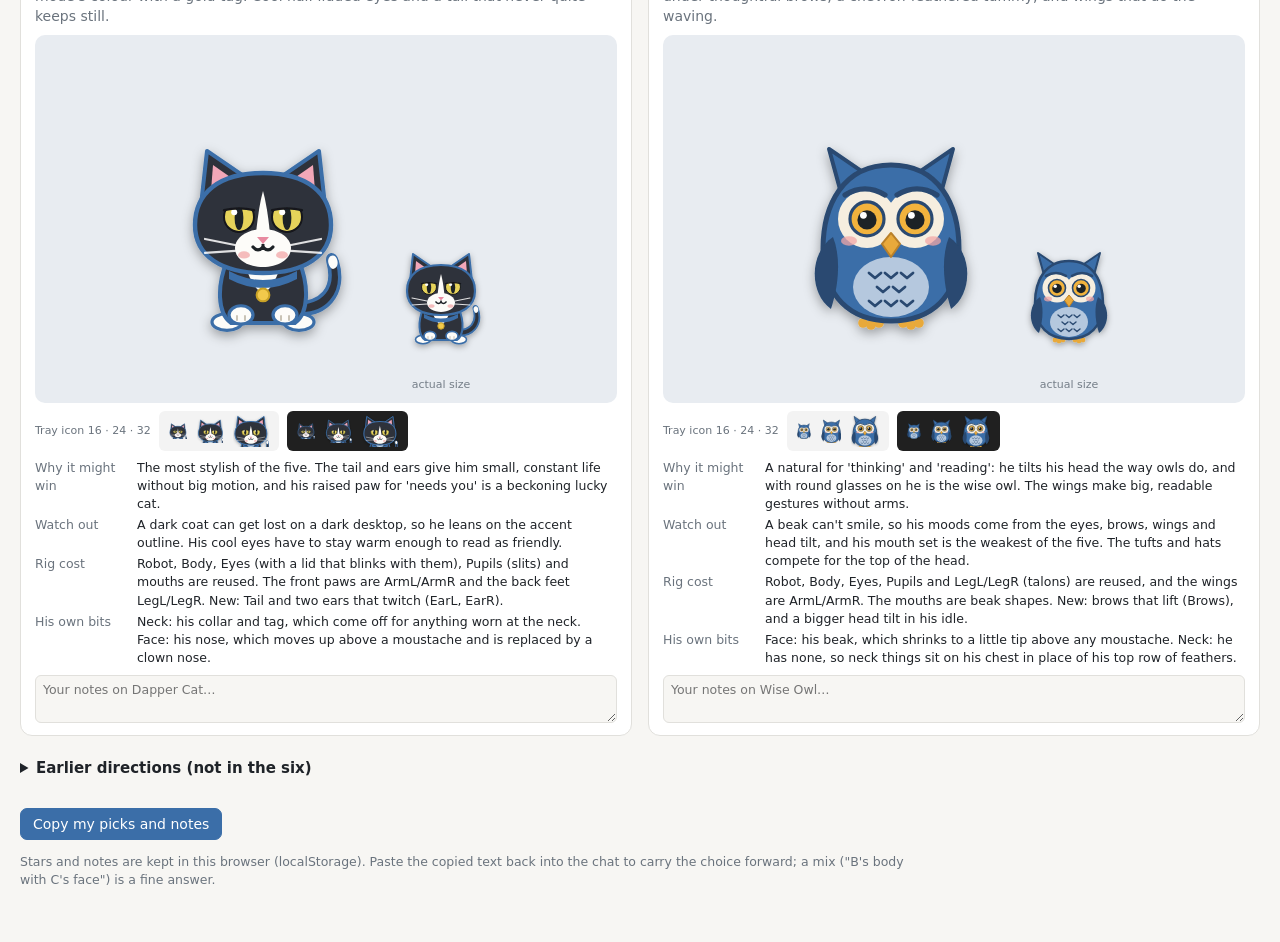
==== commit f0b99476: "tatty: a session waiting on a background command says so, not "waiting for you"; the status words fo" ====
--- a/docs/avatar/concepts.html
+++ b/docs/avatar/concepts.html
@@ -280,6 +280,7 @@
   ["writing", "Writing", "<code>activity</code> tool Edit / Write", "Scribbles on a notepad by his hand, line by line, leaning into it."],
   ["running", "Running", "<code>activity</code> tool Bash", "Jogs on the spot beside a little terminal with a blinking cursor."],
   ["delegating", "Delegating", "session <code>agents</code> &gt; 0", "Two tiny helper bots hop beside him; he looks from one to the other."],
+  ["waiting", "Waiting", "session <code>shells</code> &gt; 0, its turn over", "A shell command runs in the background: he taps his foot and keeps an eye on a little alarm clock, its hands going round."],
   ["needs", "Needs you", "<code>ask</code> open", "Today's ! badge and alert hop, plus wide eyes, a ? bubble and a raised hand."],
   ["oops", "Oops", "<code>activity</code> tool-done with <code>ok: false</code>", "A wobbly mouth, a sweat drop, a puff of smoke and a shake: trying his best."],
   ["celebrate", "Celebrate", "<code>milestone</code>", "Today's squash-and-jump, with confetti and a grin."],
@@ -333,6 +334,15 @@
     W("Tip.o", .2, .8, 0, 1.2),
     T("ArmL.a", [[45, 0], [45, 1], [0, 1.2], [0, 2.2], [45, 2.4]]),
     T("ArmR.a", [[0, 0], [0, 1], [-45, 1.2], [-45, 2.2], [0, 2.4]])] }),
+  waiting: d => ({ dur: 4, mouth: "flat", bob: [2, 2], tracks: [
+    T("Pupils.x", [[2.5, 0], [2.5, 1.6], [0, 1.9], [0, 2.9], [2.5, 3.2], [2.5, 4]]),
+    T("Pupils.y", [[-2.5, 0], [-2.5, 1.6], [0, 1.9], [0, 2.9], [-2.5, 3.2], [-2.5, 4]]),
+    T("Body.a", [[2, 0], [2, 1.6], [-1.5, 1.9], [-1.5, 2.9], [2, 3.2], [2, 4]]),
+    T("LegL.y", [[0, 0], [-3.5, .14], [0, .28], [0, 1]], 1),
+    L("ClkM.a", 0, 360, 0, 4), L("ClkH.a", 0, 360, 0, 48),
+    T("Clock.a", [[0, 0], [0, 3.6], [-7, 3.7], [7, 3.8], [-4, 3.9], [0, 4]]),
+    T("Clock.y", [[0, 0], [0, 3.6], [-2, 3.75], [0, 4]]),
+    T("ArmL.a", [[28, 0]]), T("ArmR.a", [[-14, 0], [-22, 2], [-14, 4]])] }),
   needs: d => ({ dur: 2.4, mouth: "o", lids: 1.12, tracks: [
     T("Root.y", [[0, 0], [-16, .12], [0, .24], [-16, .36], [0, .5], [0, 2.4]]),
     T("Root.a", [[0, 0], [6, .12], [-6, .3], [4, .42], [0, .56], [0, 2.4]]),
@@ -630,6 +640,15 @@
     <path d="M${b.x - 11},${b.y - 3} l3,2.2 l-3,2.2" class="fn sg rc" stroke-width="1.4"/>
     <rect data-p="TL" data-c="${b.x - 6},${b.y}" x="${b.x - 6}" y="${b.y - 1.5}" width="16" height="1.6" rx=".8" class="fg" opacity=".7"/>
     <rect data-p="Caret" x="${b.x - 11}" y="${b.y + 4.5}" width="4" height="1.6" class="fg"/></g></g>
+  <g class="prop p-waiting"><g data-p="Clock" data-c="${b.x},${b.y + 11}">
+    <line x1="${b.x - 7}" y1="${b.y + 7}" x2="${b.x - 9.5}" y2="${b.y + 11.5}" stroke="#6B6F76" stroke-width="1.8" class="rc"/>
+    <line x1="${b.x + 7}" y1="${b.y + 7}" x2="${b.x + 9.5}" y2="${b.y + 11.5}" stroke="#6B6F76" stroke-width="1.8" class="rc"/>
+    <path d="M${b.x - 12.5},${b.y - 6} a4.6,4.6 0 0 1 6.6,-5.6 Z" class="fa"/><path d="M${b.x + 12.5},${b.y - 6} a4.6,4.6 0 0 0 -6.6,-5.6 Z" class="fa"/>
+    <circle cx="${b.x}" cy="${b.y}" r="10" fill="#fff" class="sa" stroke-width="2.2"/>
+    ${[0, 90, 180, 270].map(t => `<line x1="${b.x}" y1="${b.y - 8}" x2="${b.x}" y2="${b.y - 6.4}" stroke="#8A8F96" stroke-width="1.2" class="rc" transform="rotate(${t} ${b.x} ${b.y})"/>`).join("")}
+    <line data-p="ClkH" data-c="${b.x},${b.y}" x1="${b.x}" y1="${b.y}" x2="${b.x}" y2="${b.y - 4.6}" stroke="#2F3540" stroke-width="2" class="rc"/>
+    <line data-p="ClkM" data-c="${b.x},${b.y}" x1="${b.x}" y1="${b.y}" x2="${b.x}" y2="${b.y - 7.2}" stroke="#2F3540" stroke-width="1.3" class="rc"/>
+    <circle cx="${b.x}" cy="${b.y}" r="1.4" class="fa"/></g></g>
   <g class="prop p-needs"><g data-p="QB" data-c="${qx},${qy}">
     <path d="M${qx - 10},${qy - 10} h20 a3,3 0 0 1 3,3 v14 a3,3 0 0 1 -3,3 h-12 l-5,5 v-5 h-3 a3,3 0 0 1 -3,-3 v-14 a3,3 0 0 1 3,-3 z" fill="#fff" class="sa" stroke-width="2"/>
     <text x="${qx}" y="${qy + 5.5}" text-anchor="middle" font-size="15" font-weight="800" class="fa" font-family="Segoe UI, sans-serif">?</text></g></g>
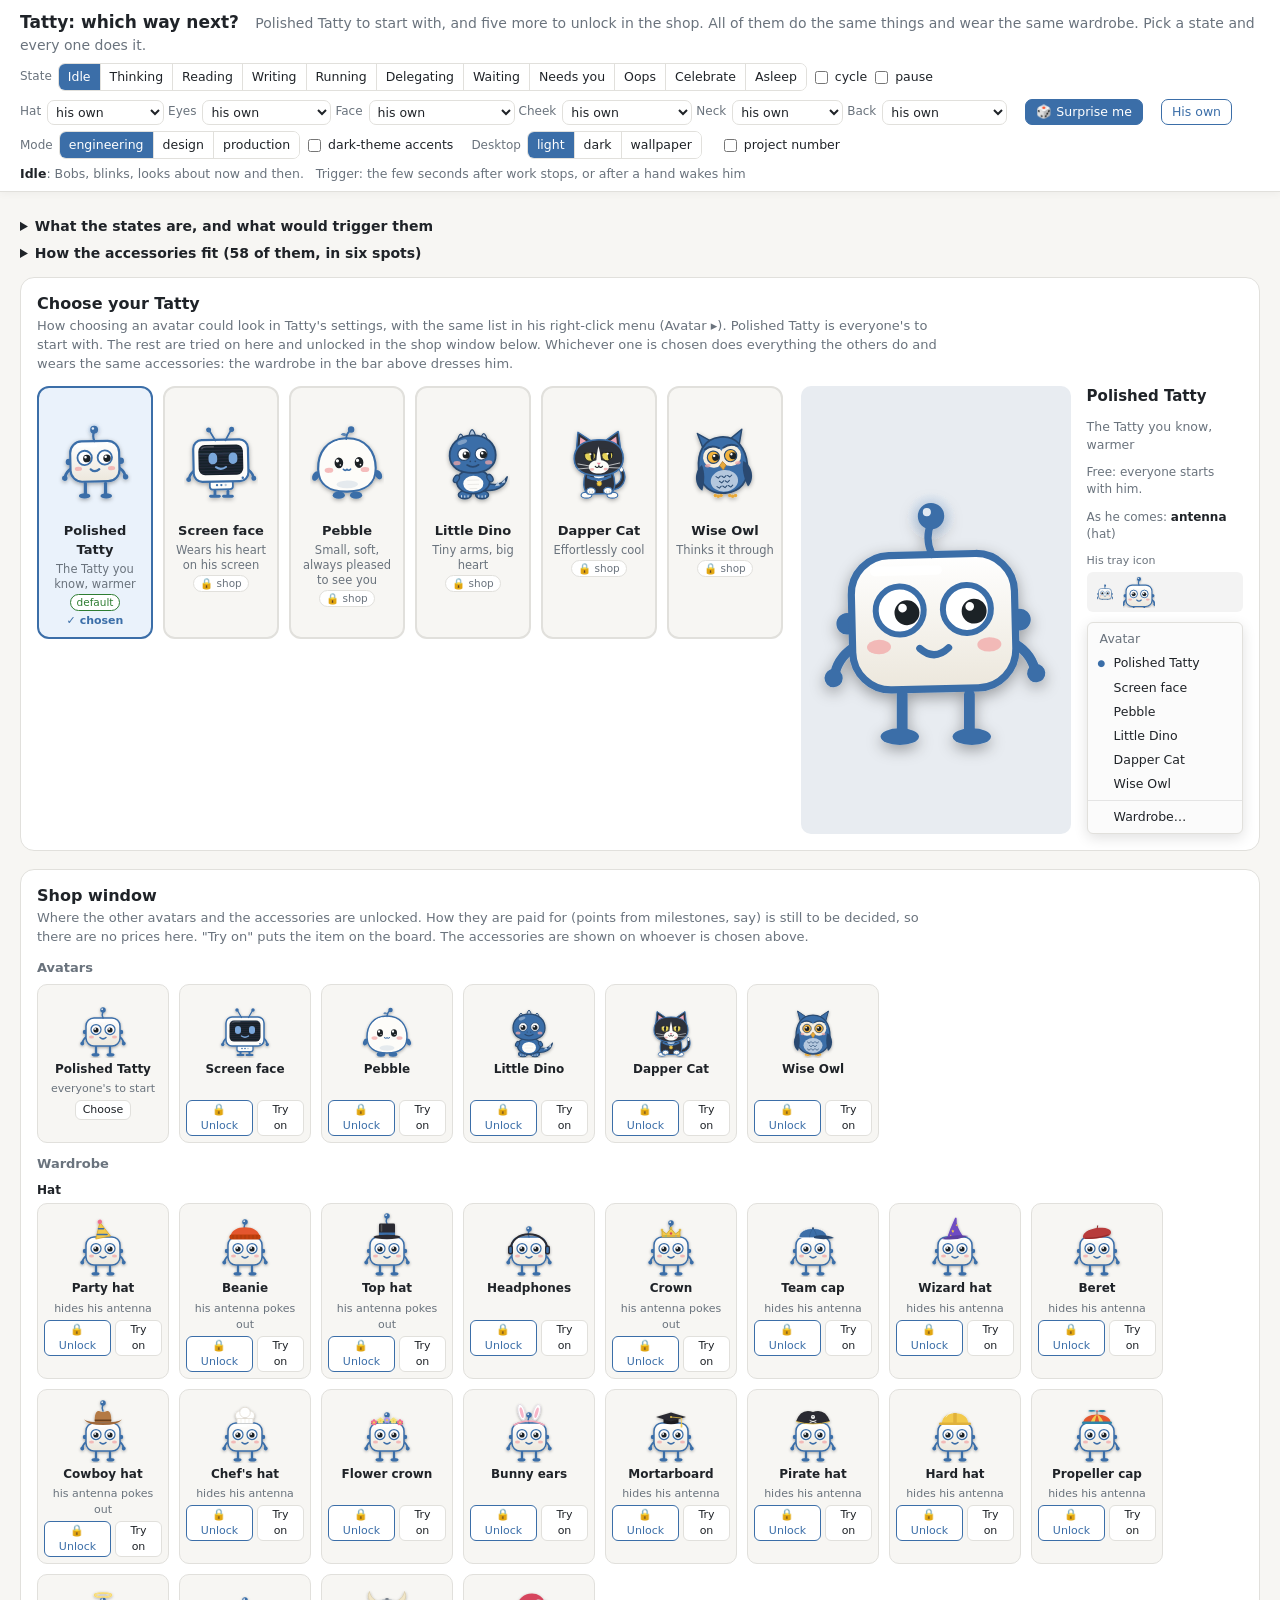
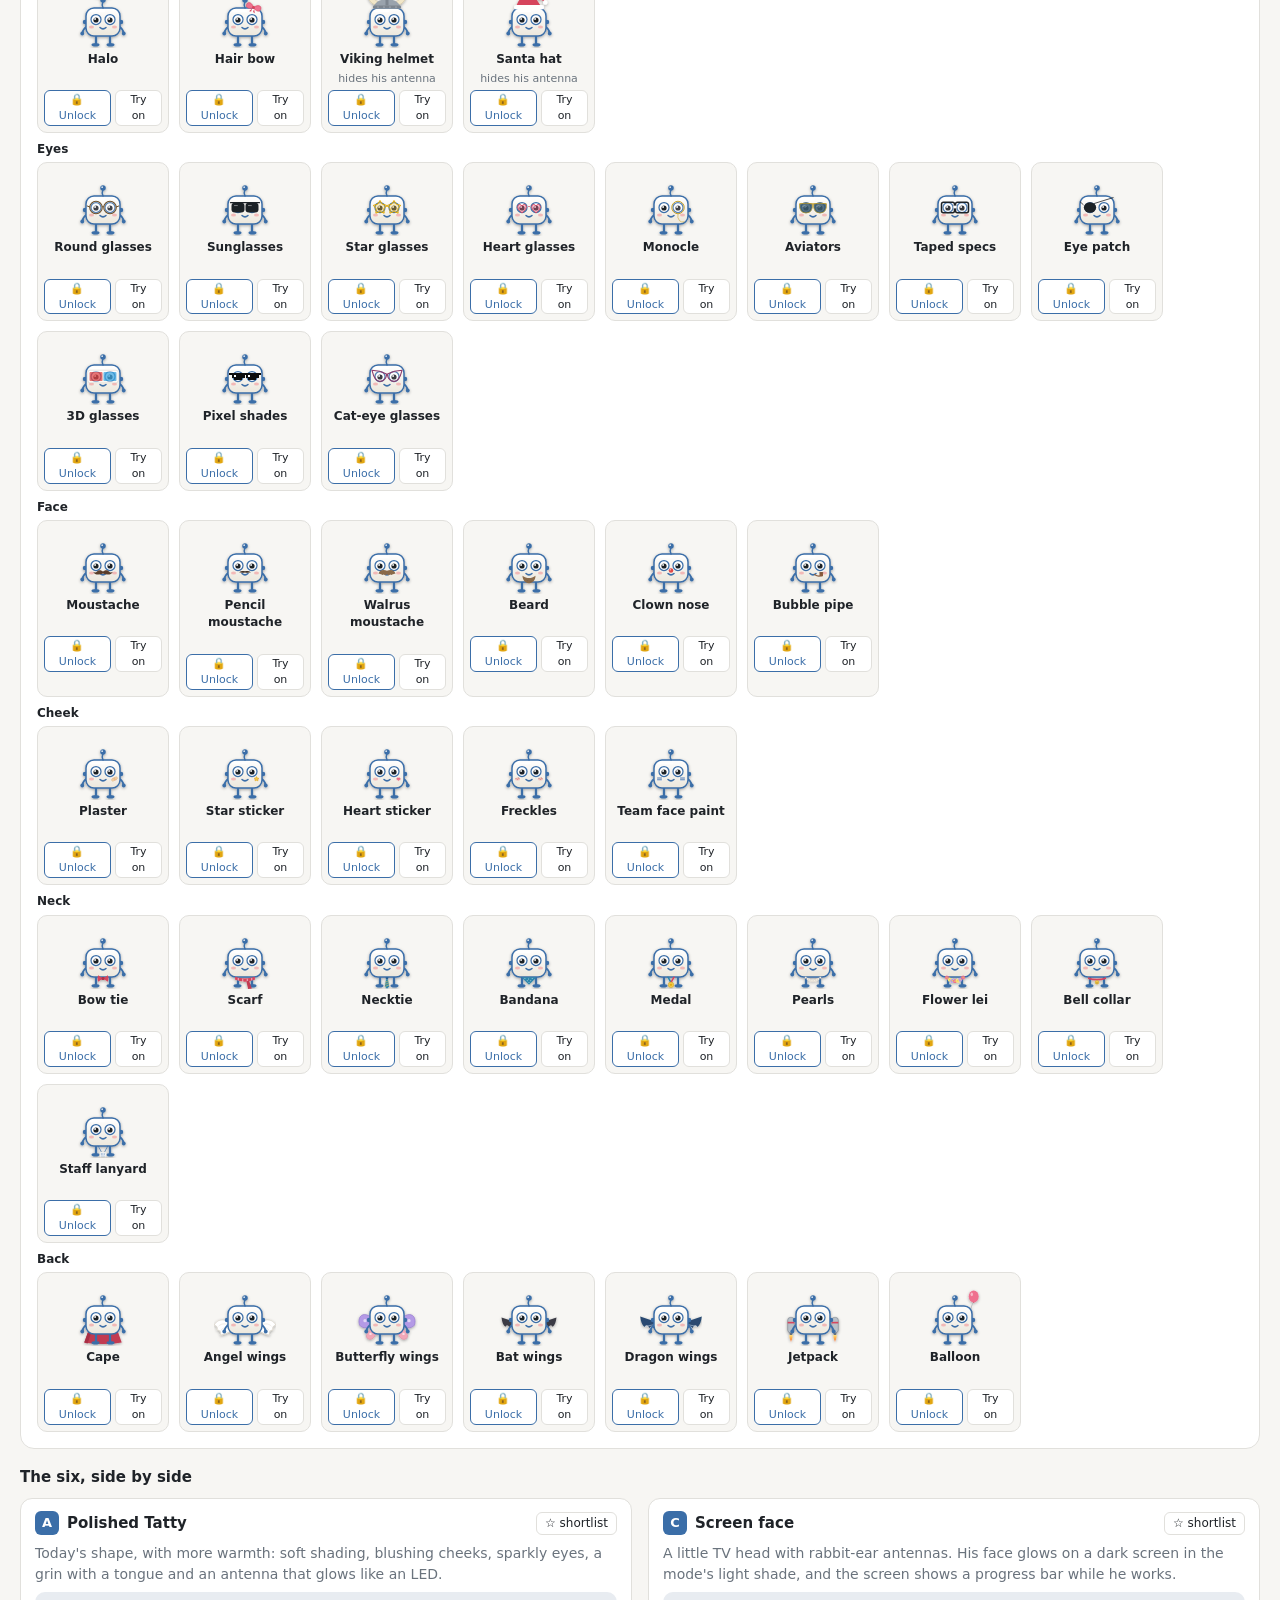
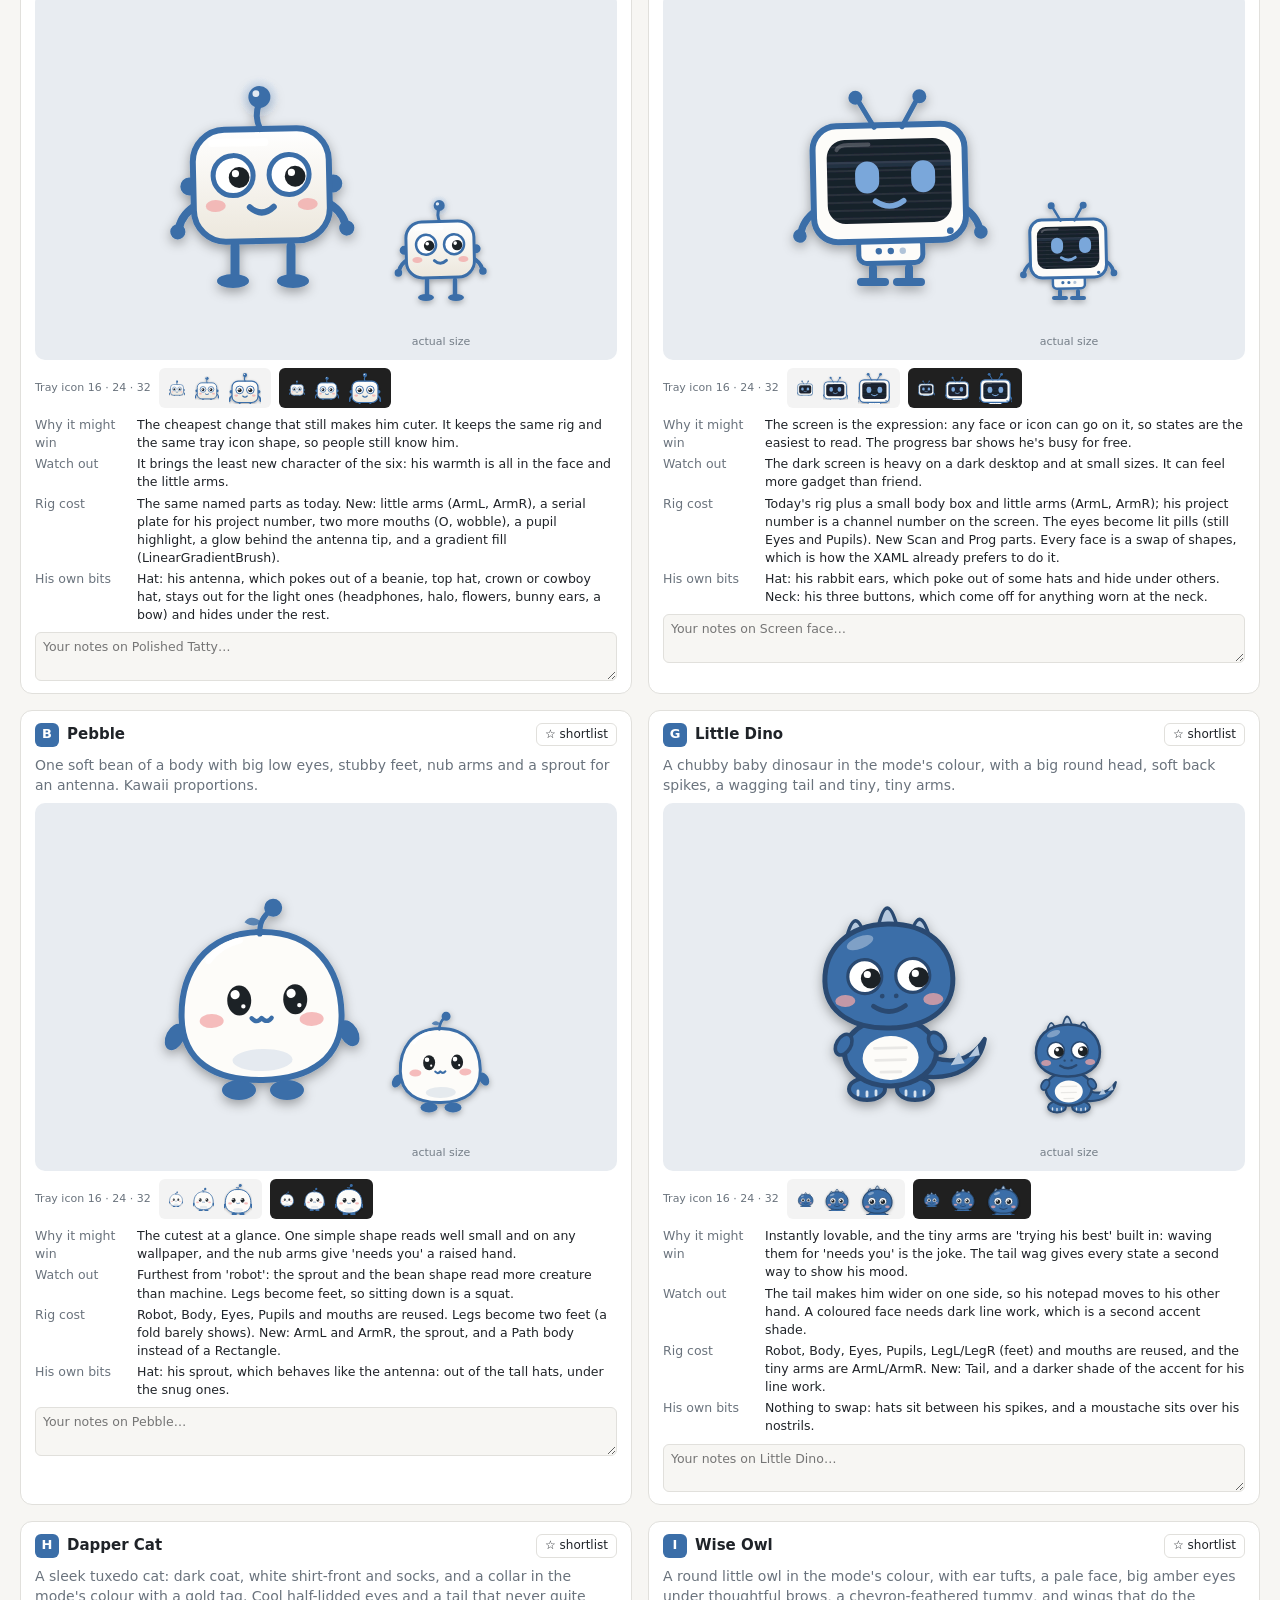
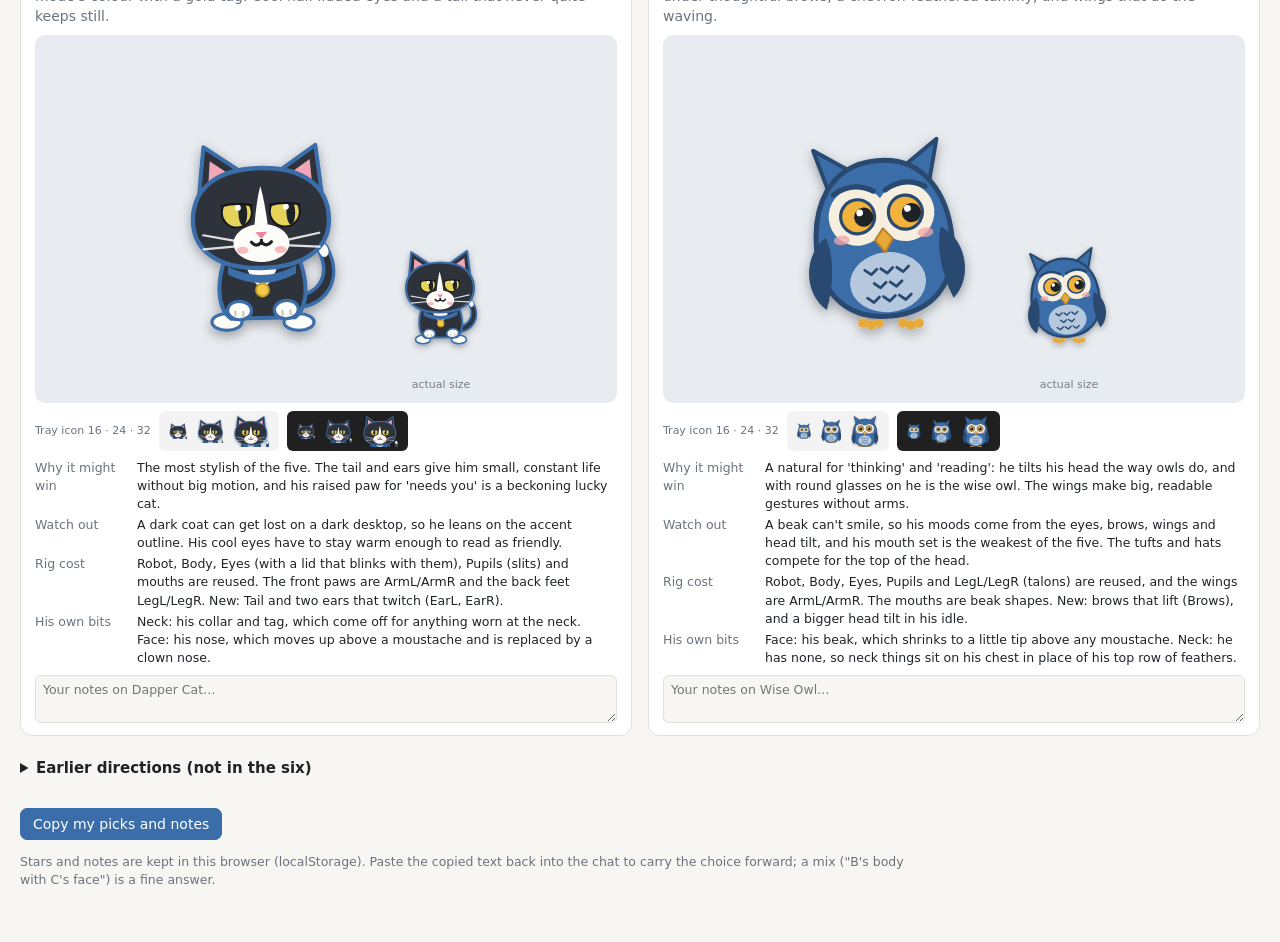
==== commit b8d66fa0: "tatty app: he sleeps when nothing in the project is running, and nothing plays over a waiting questi" ====
--- a/docs/avatar/concepts.html
+++ b/docs/avatar/concepts.html
@@ -274,17 +274,17 @@
 // ------------------------------------------------------------------ states
 const CONFETTI = 14;
 const STATE_INFO = [
-  ["idle", "Idle", "nothing running (today's default)", "Bobs, blinks, looks about now and then."],
+  ["idle", "Idle", "the few seconds after work stops, or after a hand wakes him", "Bobs, blinks, looks about now and then."],
   ["thinking", "Thinking", "session <code>turn</code> started, no tool yet", "Looks up, mouth an O, a thought bubble with dots, the antenna glows."],
   ["reading", "Reading", "<code>activity</code> tool Read / Grep / Glob / WebFetch", "Sweeps a magnifying glass across his eyes; his pupils follow it."],
   ["writing", "Writing", "<code>activity</code> tool Edit / Write", "Scribbles on a notepad by his hand, line by line, leaning into it."],
   ["running", "Running", "<code>activity</code> tool Bash", "Jogs on the spot beside a little terminal with a blinking cursor."],
   ["delegating", "Delegating", "session <code>agents</code> &gt; 0", "Two tiny helper bots hop beside him; he looks from one to the other."],
   ["waiting", "Waiting", "session <code>shells</code> &gt; 0, its turn over", "A shell command runs in the background: he taps his foot and keeps an eye on a little alarm clock, its hands going round."],
-  ["needs", "Needs you", "<code>ask</code> open", "Today's ! badge and alert hop, plus wide eyes, a ? bubble and a raised hand."],
+  ["needs", "Needs you", "<code>ask</code> open (outranks every other state)", "Today's ! badge and alert hop, plus wide eyes, a ? bubble and a raised hand."],
   ["oops", "Oops", "<code>activity</code> tool-done with <code>ok: false</code>", "A wobbly mouth, a sweat drop, a puff of smoke and a shake: trying his best."],
   ["celebrate", "Celebrate", "<code>milestone</code>", "Today's squash-and-jump, with confetti and a grin."],
-  ["asleep", "Asleep", "ten quiet minutes (today's idle ladder)", "Sits down, eyes shut, Z's drifting off."],
+  ["asleep", "Asleep", "no session in the project has anything running", "Sits down, eyes shut, Z's drifting off."],
 ];
 const STATE_IDS = STATE_INFO.map(s => s[0]);
 const armIdle = [T("ArmL.a", [[0, 0], [5, 1.6], [0, 3.2]], 3.2), T("ArmR.a", [[0, 0], [-5, 1.6], [0, 3.2]], 3.2)];
